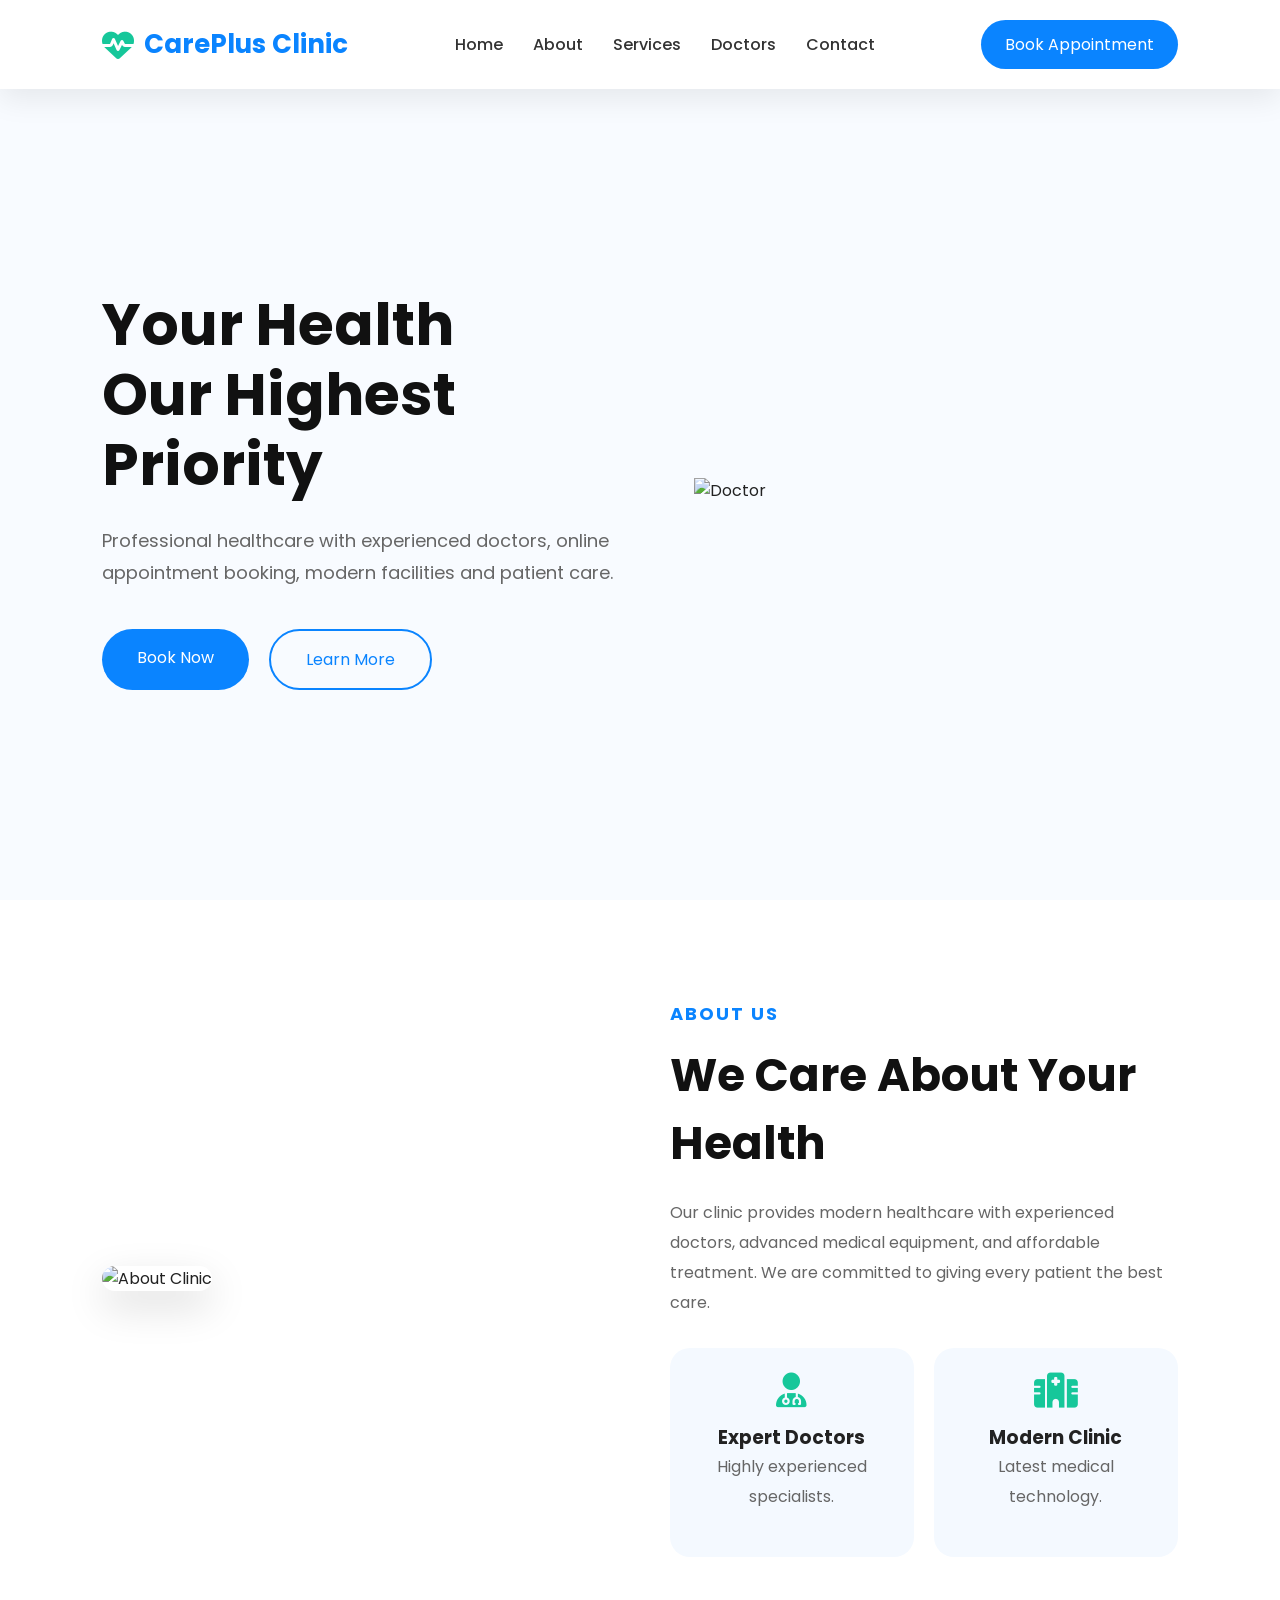
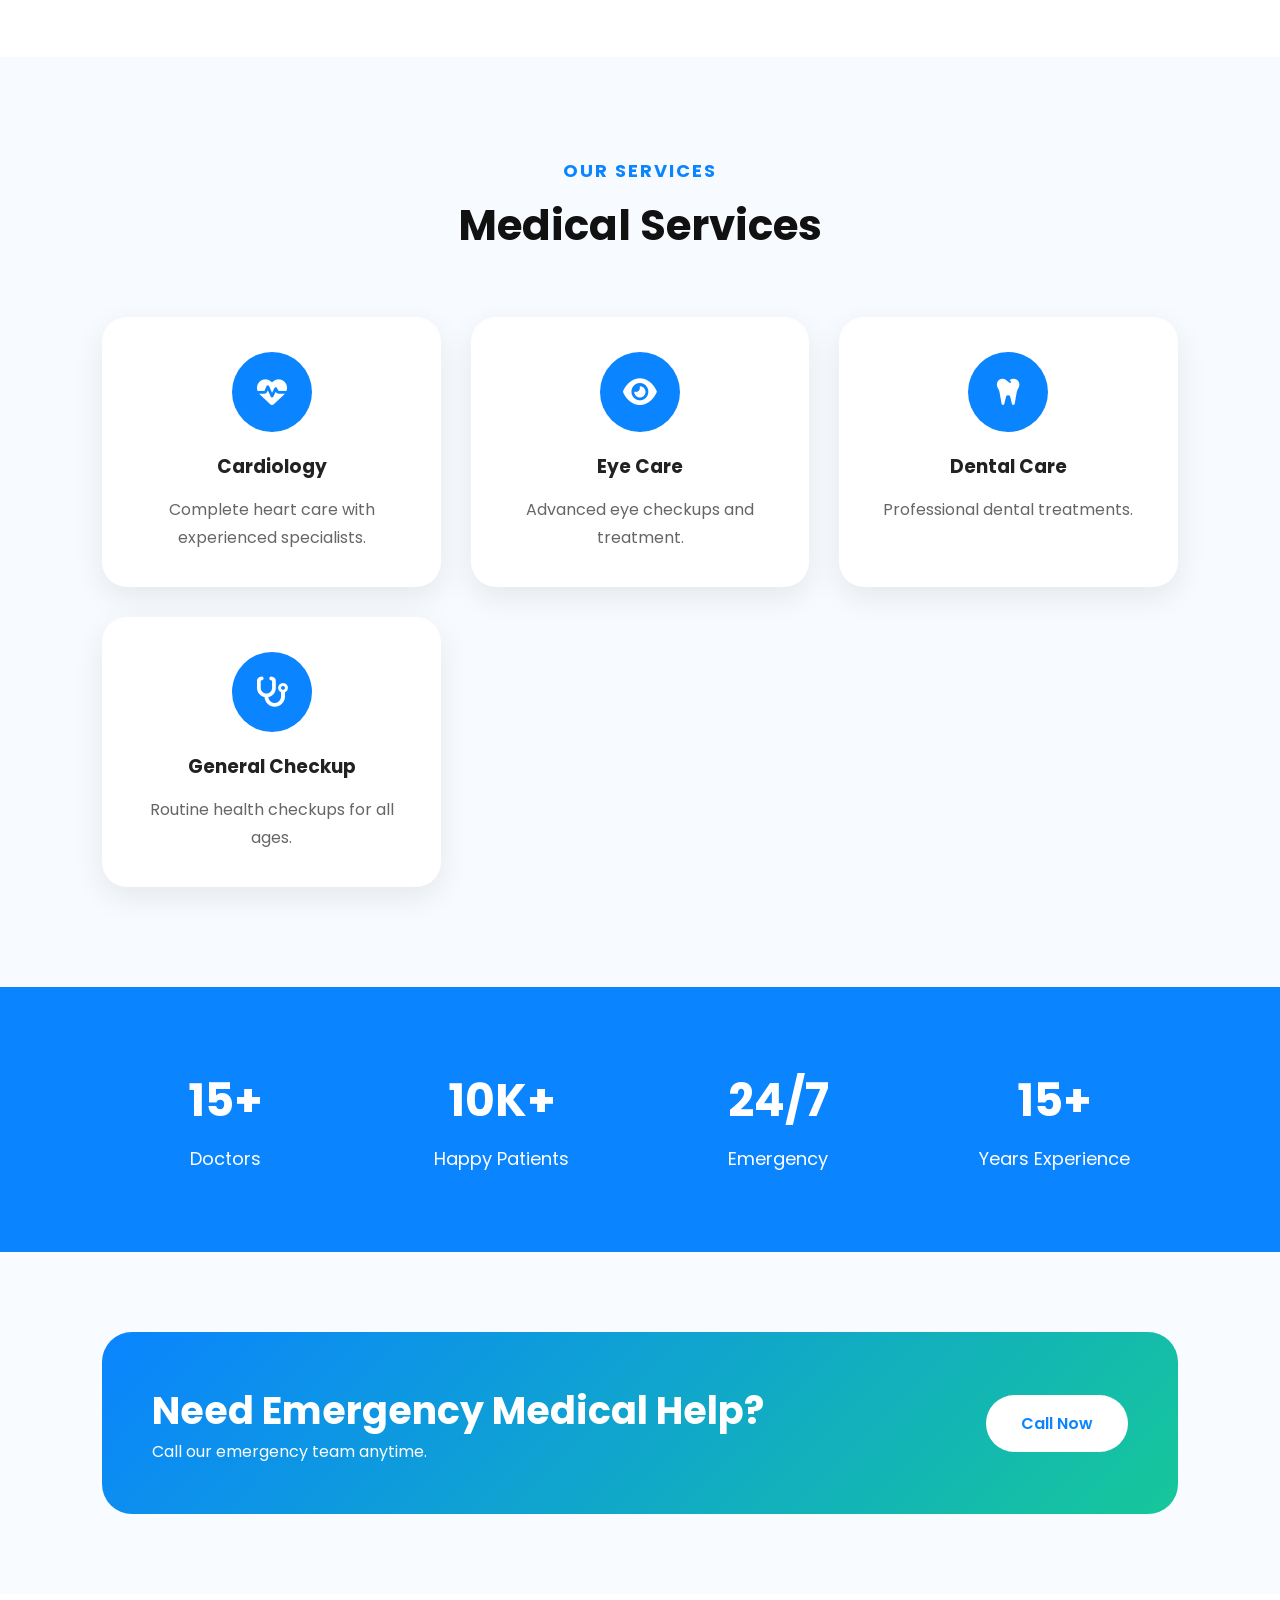
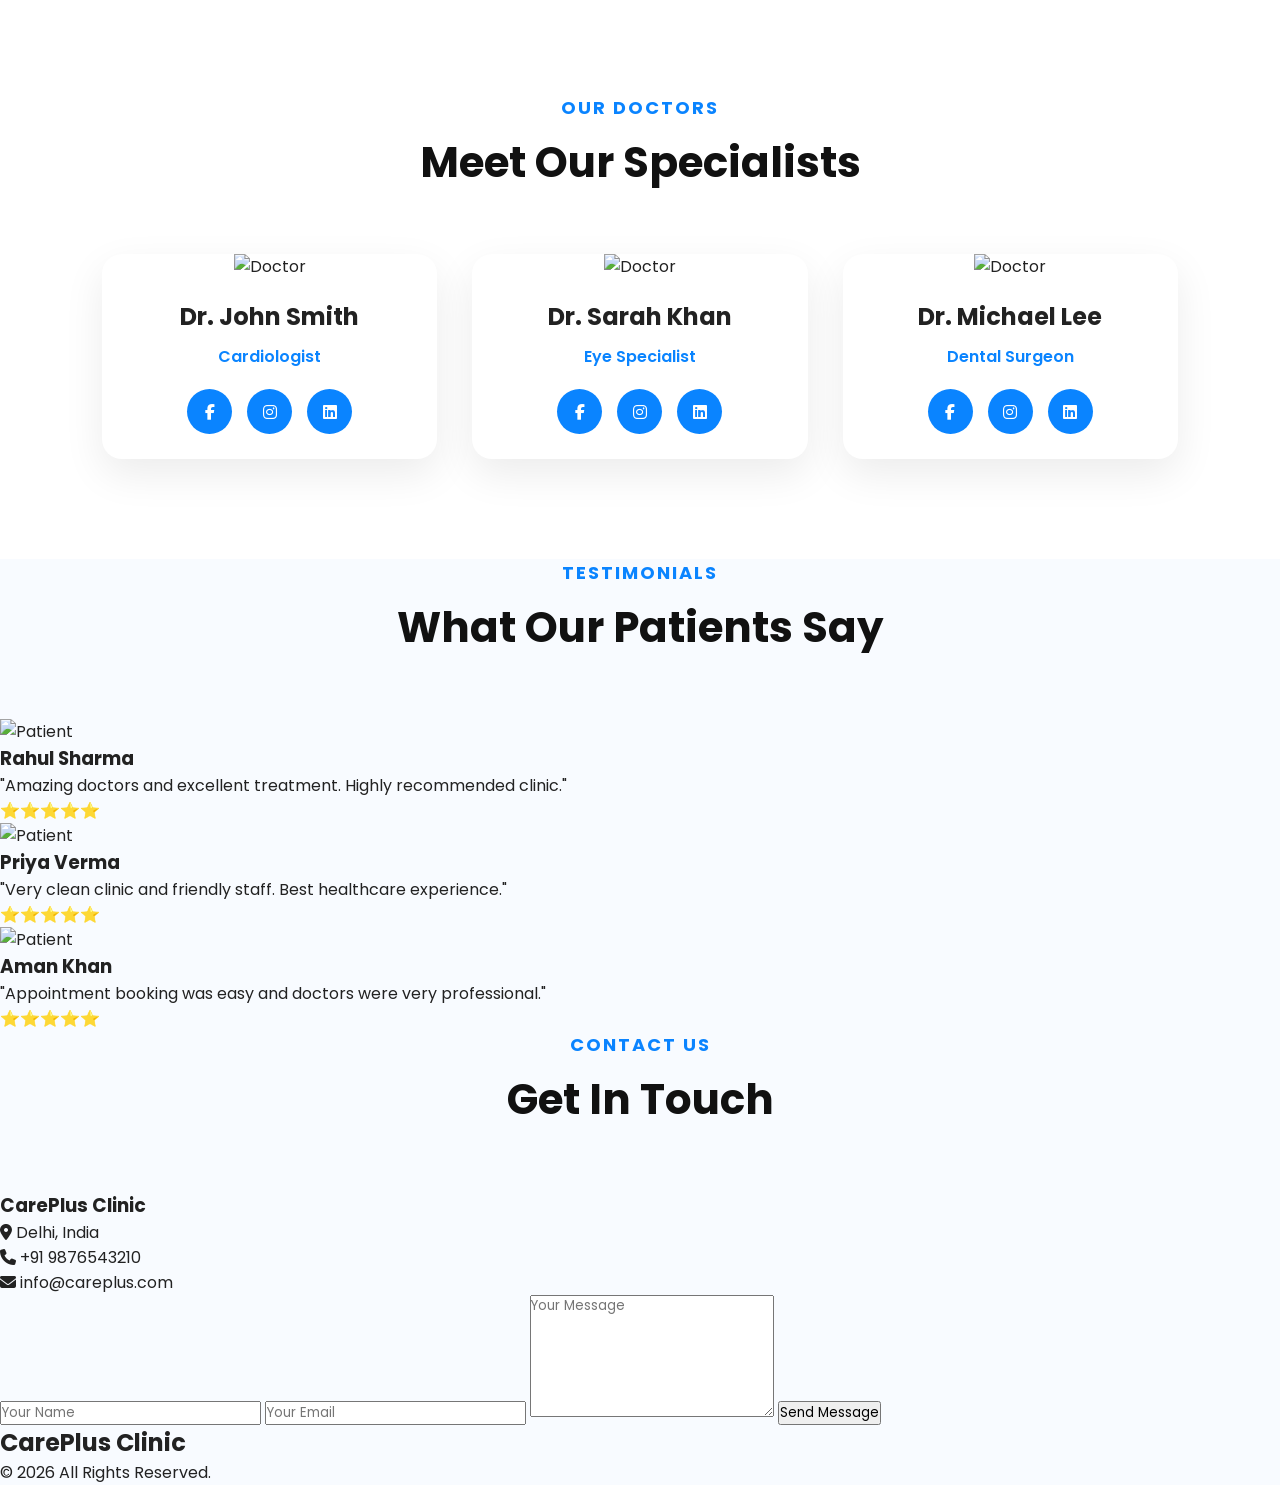
==== index.html @ 6fafdd93 "Update index.html" ====
<!DOCTYPE html>
<html lang="en">

<head>
    <meta charset="UTF-8">
    <meta name="viewport" content="width=device-width, initial-scale=1.0">
    <title>CarePlus Clinic</title>

    <!-- Google Fonts -->
    <link href="https://fonts.googleapis.com/css2?family=Poppins:wght@300;400;500;600;700&display=swap"
        rel="stylesheet">

    <!-- Font Awesome -->
    <link rel="stylesheet"
        href="https://cdnjs.cloudflare.com/ajax/libs/font-awesome/6.7.2/css/all.min.css">

    <link rel="stylesheet" href="style.css">
</head>

<body>

    <!-- ================= NAVBAR ================= -->

    <header>

        <div class="logo">

            <i class="fa-solid fa-heart-pulse"></i>

            <span>CarePlus Clinic</span>

        </div>

        <nav>

            <a href="#">Home</a>

            <a href="#about">About</a>

            <a href="#services">Services</a>

            <a href="#doctors">Doctors</a>

            <a href="#contact">Contact</a>

        </nav>

        <a href="appointment.html" class="book-btn">

            Book Appointment

        </a>

    </header>


    <!-- ================= HERO ================= -->

    <section class="hero">

        <div class="hero-left">

            <h1>

                Your Health <br>

                Our Highest Priority

            </h1>

            <p>

                Professional healthcare with experienced doctors,

                online appointment booking,

                modern facilities and patient care.

            </p>

            <div class="hero-buttons">

                <a href="appointment.html" class="primary-btn">

                    Book Now

                </a>

                <a href="#" class="secondary-btn">

                    Learn More

                </a>

            </div>

        </div>

        <div class="hero-right">

            <img src="assets/images/doctor.png" alt="Doctor">

        </div>

    </section>

</body>

</html>

<!-- ================= ABOUT ================= -->

<section class="about" id="about">

    <div class="about-image">

        <img src="assets/images/about.jpg" alt="About Clinic">

    </div>

    <div class="about-content">

        <h5>About Us</h5>

        <h2>We Care About Your Health</h2>

        <p>

            Our clinic provides modern healthcare with experienced doctors,
            advanced medical equipment, and affordable treatment.
            We are committed to giving every patient the best care.

        </p>

        <div class="about-box">

            <div class="about-card">

                <i class="fa-solid fa-user-doctor"></i>

                <h3>Expert Doctors</h3>

                <p>Highly experienced specialists.</p>

            </div>

            <div class="about-card">

                <i class="fa-solid fa-hospital"></i>

                <h3>Modern Clinic</h3>

                <p>Latest medical technology.</p>

            </div>

        </div>

    </div>

</section>

<!-- ================= SERVICES ================= -->

<section class="services" id="services">

    <div class="section-title">

        <h5>Our Services</h5>

        <h2>Medical Services</h2>

    </div>

    <div class="service-grid">

        <div class="service-card">

            <i class="fa-solid fa-heart-pulse"></i>

            <h3>Cardiology</h3>

            <p>Complete heart care with experienced specialists.</p>

        </div>

        <div class="service-card">

            <i class="fa-solid fa-eye"></i>

            <h3>Eye Care</h3>

            <p>Advanced eye checkups and treatment.</p>

        </div>

        <div class="service-card">

            <i class="fa-solid fa-tooth"></i>

            <h3>Dental Care</h3>

            <p>Professional dental treatments.</p>

        </div>

        <div class="service-card">

            <i class="fa-solid fa-stethoscope"></i>

            <h3>General Checkup</h3>

            <p>Routine health checkups for all ages.</p>

        </div>

    </div>

</section>

<!-- ================= COUNTER ================= -->

<section class="counter">

    <div class="counter-grid">

        <div class="counter-box">

            <h2>15+</h2>

            <p>Doctors</p>

        </div>

        <div class="counter-box">

            <h2>10K+</h2>

            <p>Happy Patients</p>

        </div>

        <div class="counter-box">

            <h2>24/7</h2>

            <p>Emergency</p>

        </div>

        <div class="counter-box">

            <h2>15+</h2>

            <p>Years Experience</p>

        </div>

    </div>

</section>

<!-- ================= EMERGENCY ================= -->

<section class="emergency">

    <div class="emergency-box">

        <div>

            <h2>Need Emergency Medical Help?</h2>

            <p>Call our emergency team anytime.</p>

        </div>

        <a href="tel:+911234567890">

            Call Now

        </a>

    </div>

</section>

<!-- ================= DOCTORS ================= -->

<section class="doctors" id="doctors">

    <div class="section-title">

        <h5>Our Doctors</h5>

        <h2>Meet Our Specialists</h2>

    </div>

    <div class="doctor-grid">

        <div class="doctor-card">

            <img src="assets/images/doctor1.jpg" alt="Doctor">

            <h3>Dr. John Smith</h3>

            <span>Cardiologist</span>

            <div class="social">

                <i class="fab fa-facebook-f"></i>
                <i class="fab fa-instagram"></i>
                <i class="fab fa-linkedin"></i>

            </div>

        </div>

        <div class="doctor-card">

            <img src="assets/images/doctor2.jpg" alt="Doctor">

            <h3>Dr. Sarah Khan</h3>

            <span>Eye Specialist</span>

            <div class="social">

                <i class="fab fa-facebook-f"></i>
                <i class="fab fa-instagram"></i>
                <i class="fab fa-linkedin"></i>

            </div>

        </div>

        <div class="doctor-card">

            <img src="assets/images/doctor3.jpg" alt="Doctor">

            <h3>Dr. Michael Lee</h3>

            <span>Dental Surgeon</span>

            <div class="social">

                <i class="fab fa-facebook-f"></i>
                <i class="fab fa-instagram"></i>
                <i class="fab fa-linkedin"></i>

            </div>

        </div>

    </div>

</section>
<!-- ================= TESTIMONIALS ================= -->

<section class="testimonials">

    <div class="section-title">
        <h5>Testimonials</h5>
        <h2>What Our Patients Say</h2>
    </div>

    <div class="testimonial-grid">

        <div class="testimonial-card">

            <img src="assets/images/patient1.jpg" alt="Patient">

            <h3>Rahul Sharma</h3>

            <p>
                "Amazing doctors and excellent treatment.
                Highly recommended clinic."
            </p>

            <div class="stars">
                ⭐⭐⭐⭐⭐
            </div>

        </div>

        <div class="testimonial-card">

            <img src="assets/images/patient2.jpg" alt="Patient">

            <h3>Priya Verma</h3>

            <p>
                "Very clean clinic and friendly staff.
                Best healthcare experience."
            </p>

            <div class="stars">
                ⭐⭐⭐⭐⭐
            </div>

        </div>

        <div class="testimonial-card">

            <img src="assets/images/patient3.jpg" alt="Patient">

            <h3>Aman Khan</h3>

            <p>
                "Appointment booking was easy and doctors were very professional."
            </p>

            <div class="stars">
                ⭐⭐⭐⭐⭐
            </div>

        </div>

    </div>

</section>

<!-- ================= CONTACT ================= -->

<section class="contact" id="contact">

    <div class="section-title">

        <h5>Contact Us</h5>

        <h2>Get In Touch</h2>

    </div>

    <div class="contact-container">

        <div class="contact-info">

            <h3>CarePlus Clinic</h3>

            <p><i class="fa-solid fa-location-dot"></i> Delhi, India</p>

            <p><i class="fa-solid fa-phone"></i> +91 9876543210</p>

            <p><i class="fa-solid fa-envelope"></i> info@careplus.com</p>

        </div>

        <form class="contact-form">

            <input type="text" placeholder="Your Name">

            <input type="email" placeholder="Your Email">

            <textarea rows="6" placeholder="Your Message"></textarea>

            <button>Send Message</button>

        </form>

    </div>

</section>

<!-- ================= FOOTER ================= -->

<footer>

    <h2>CarePlus Clinic</h2>

    <p>

        © 2026 All Rights Reserved.

    </p>

</footer>
---- style.css ----
/* ===========================
   GOOGLE FONT
=========================== */

@import url('https://fonts.googleapis.com/css2?family=Poppins:wght@300;400;500;600;700;800&display=swap');

*{
    margin:0;
    padding:0;
    box-sizing:border-box;
    font-family:'Poppins',sans-serif;
    scroll-behavior:smooth;
}

body{
    background:#f8fbff;
    color:#222;
    overflow-x:hidden;
}

/* ===========================
HEADER
=========================== */

header{
    width:100%;
    display:flex;
    justify-content:space-between;
    align-items:center;
    padding:20px 8%;
    background:#ffffff;
    position:fixed;
    top:0;
    left:0;
    z-index:999;
    box-shadow:0 10px 30px rgba(0,0,0,.08);
}

.logo{
    display:flex;
    align-items:center;
    gap:10px;
    font-size:26px;
    font-weight:700;
    color:#0A84FF;
}

.logo i{
    color:#16C79A;
    font-size:32px;
}

nav{
    display:flex;
    gap:30px;
}

nav a{
    text-decoration:none;
    color:#333;
    font-weight:500;
    transition:.3s;
}

nav a:hover{
    color:#0A84FF;
}

.book-btn{
    text-decoration:none;
    background:#0A84FF;
    color:white;
    padding:12px 24px;
    border-radius:40px;
    transition:.3s;
}

.book-btn:hover{
    background:#0068d8;
}

/* ===========================
HERO
=========================== */

.hero{

    width:100%;
    min-height:100vh;

    display:flex;
    align-items:center;
    justify-content:space-between;

    padding:140px 8% 60px;

}

.hero-left{

    width:50%;

}

.hero-left h1{

    font-size:58px;
    line-height:70px;
    color:#111;
    margin-bottom:25px;

}

.hero-left p{

    font-size:18px;
    line-height:32px;
    color:#666;
    margin-bottom:40px;

}

.hero-buttons{

    display:flex;
    gap:20px;

}

.primary-btn{

    background:#0A84FF;
    color:white;
    text-decoration:none;
    padding:16px 35px;
    border-radius:50px;
    transition:.3s;

}

.primary-btn:hover{

    background:#006be0;

}

.secondary-btn{

    border:2px solid #0A84FF;
    color:#0A84FF;
    text-decoration:none;
    padding:16px 35px;
    border-radius:50px;
    transition:.3s;

}

.secondary-btn:hover{

    background:#0A84FF;
    color:white;

}

.hero-right{

    width:45%;
    display:flex;
    justify-content:center;

}

.hero-right img{

    width:100%;
    max-width:500px;

    animation:float 4s ease-in-out infinite;

}

/* Floating Animation */

@keyframes float{

0%{
transform:translateY(0px);
}

50%{
transform:translateY(-18px);
}

100%{
transform:translateY(0px);
}

}

/* ===========================
Responsive
=========================== */

@media(max-width:991px){

header{

padding:18px 5%;

}

nav{

display:none;

}

.hero{

flex-direction:column-reverse;
text-align:center;

}

.hero-left{

width:100%;
margin-top:40px;

}

.hero-right{

width:100%;

}

.hero-left h1{

font-size:42px;
line-height:55px;

}

.hero-buttons{

justify-content:center;

}

}

@media(max-width:600px){

.hero-left h1{

font-size:32px;
line-height:42px;

}

.hero-left p{

font-size:16px;

}

.book-btn{

display:none;

}

.hero-buttons{

flex-direction:column;

}

.primary-btn,
.secondary-btn{

width:100%;

}

}
/*=========================
ABOUT SECTION
=========================*/

.about{
    padding:100px 8%;
    display:flex;
    justify-content:space-between;
    align-items:center;
    gap:60px;
    background:#fff;
}

.about-image{
    flex:1;
}

.about-image img{
    width:100%;
    border-radius:25px;
    box-shadow:0 15px 40px rgba(0,0,0,.15);
}

.about-content{
    flex:1;
}

.about-content h5{
    color:#0A84FF;
    font-size:18px;
    margin-bottom:15px;
    text-transform:uppercase;
    letter-spacing:2px;
}

.about-content h2{
    font-size:45px;
    margin-bottom:20px;
    color:#111;
}

.about-content p{
    color:#666;
    line-height:30px;
    margin-bottom:20px;
}

.about-box{
    display:flex;
    gap:20px;
    margin-top:30px;
}

.about-card{
    background:#F4F9FF;
    padding:25px;
    border-radius:20px;
    text-align:center;
    flex:1;
    transition:.4s;
}

.about-card:hover{
    transform:translateY(-10px);
    background:#0A84FF;
    color:#fff;
}

.about-card i{
    font-size:35px;
    margin-bottom:15px;
    color:#16C79A;
}

.about-card:hover i{
    color:#fff;
}

/*=========================
SERVICES
=========================*/

.services{
    padding:100px 8%;
    background:#F7FBFF;
}

.section-title{
    text-align:center;
    margin-bottom:60px;
}

.section-title h5{
    color:#0A84FF;
    font-size:18px;
    text-transform:uppercase;
    letter-spacing:2px;
}

.section-title h2{
    font-size:42px;
    margin-top:10px;
    color:#111;
}

.service-grid{
    display:grid;
    grid-template-columns:repeat(auto-fit,minmax(260px,1fr));
    gap:30px;
}

.service-card{
    background:#fff;
    padding:35px;
    border-radius:25px;
    box-shadow:0 10px 30px rgba(0,0,0,.08);
    transition:.4s;
    text-align:center;
}

.service-card:hover{
    transform:translateY(-12px);
}

.service-card i{
    width:80px;
    height:80px;
    background:#0A84FF;
    color:#fff;
    border-radius:50%;
    display:flex;
    justify-content:center;
    align-items:center;
    font-size:30px;
    margin:auto;
    margin-bottom:20px;
}

.service-card h3{
    margin-bottom:15px;
}

.service-card p{
    color:#666;
    line-height:28px;
}

/*=========================
COUNTER
=========================*/

.counter{
    padding:80px 8%;
    background:#0A84FF;
    color:#fff;
}

.counter-grid{
    display:grid;
    grid-template-columns:repeat(4,1fr);
    gap:30px;
    text-align:center;
}

.counter-box h2{
    font-size:45px;
}

.counter-box p{
    margin-top:10px;
    font-size:18px;
}

/*=========================
EMERGENCY
=========================*/

.emergency{
    padding:80px 8%;
}

.emergency-box{
    background:linear-gradient(135deg,#0A84FF,#16C79A);
    color:#fff;
    border-radius:30px;
    padding:50px;
    display:flex;
    justify-content:space-between;
    align-items:center;
}

.emergency-box h2{
    font-size:38px;
}

.emergency-box a{
    background:#fff;
    color:#0A84FF;
    padding:16px 35px;
    border-radius:50px;
    text-decoration:none;
    font-weight:600;
}

/*=========================
RESPONSIVE
=========================*/

@media(max-width:991px){

.about{
    flex-direction:column;
}

.counter-grid{
    grid-template-columns:repeat(2,1fr);
}

.emergency-box{
    flex-direction:column;
    text-align:center;
    gap:25px;
}

}

@media(max-width:600px){

.section-title h2{
    font-size:32px;
}

.counter-grid{
    grid-template-columns:1fr;
}

.about-box{
    flex-direction:column;
}

}
/*=========================
DOCTORS
=========================*/

.doctors{
    padding:100px 8%;
    background:#ffffff;
}

.doctor-grid{
    display:grid;
    grid-template-columns:repeat(auto-fit,minmax(280px,1fr));
    gap:35px;
    margin-top:60px;
}

.doctor-card{
    background:#fff;
    border-radius:20px;
    overflow:hidden;
    text-align:center;
    box-shadow:0 15px 40px rgba(0,0,0,.08);
    transition:.4s;
}

.doctor-card:hover{
    transform:translateY(-10px);
}

.doctor-card img{
    width:100%;
    height:350px;
    object-fit:cover;
}

.doctor-card h3{
    margin-top:20px;
    font-size:24px;
    color:#222;
}

.doctor-card span{
    color:#0A84FF;
    font-weight:600;
    display:block;
    margin:10px 0 20px;
}

.social{
    display:flex;
    justify-content:center;
    gap:15px;
    padding-bottom:25px;
}

.social i{
    width:45px;
    height:45px;
    background:#0A84FF;
    color:#fff;
    border-radius:50%;
    display:flex;
    align-items:center;
    justify-content:center;
    cursor:pointer;
    transition:.3s;
}

.social i:hover{
    background:#16C79A;
    transform:scale(1.1);
}

/*=========================
RESPONSIVE
=========================*/

@media(max-width:768px){

.doctor-grid{
    grid-template-columns:1fr;
}

.doctor-card img{
    height:300px;
}

}
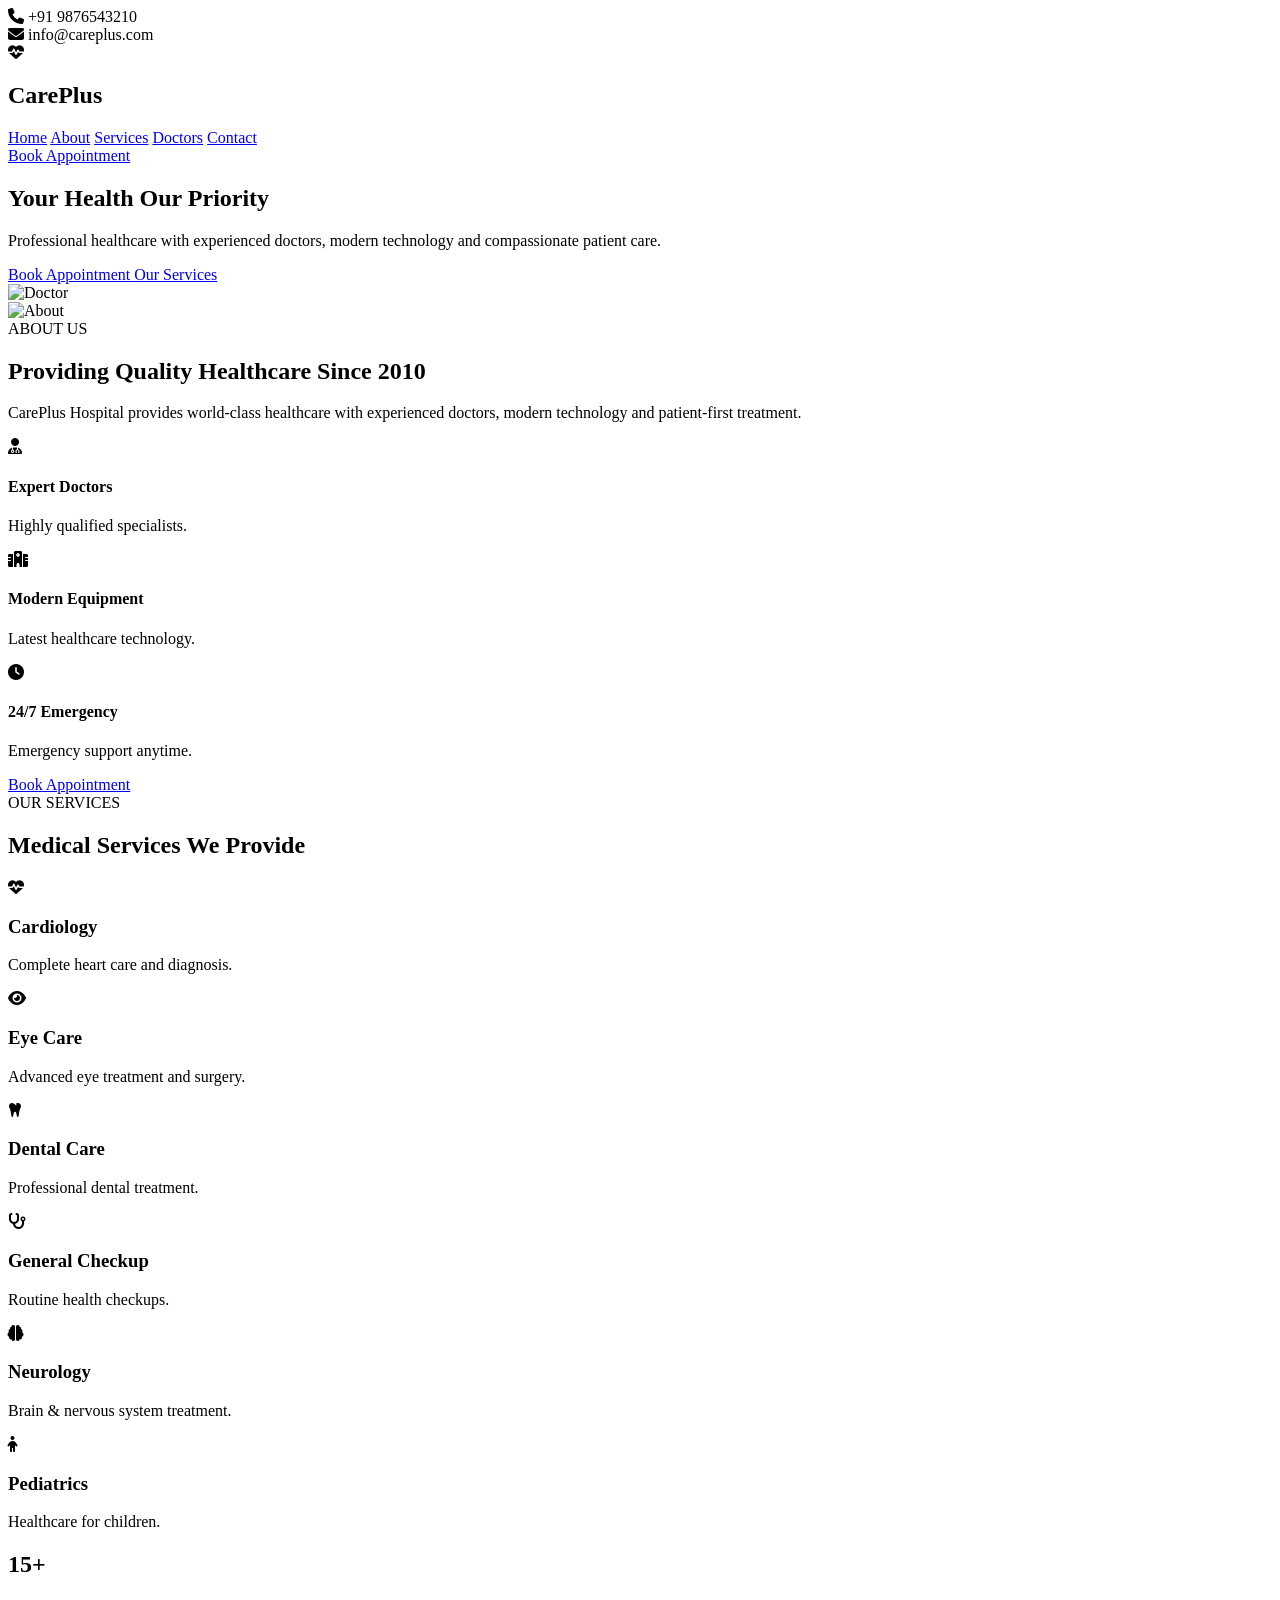
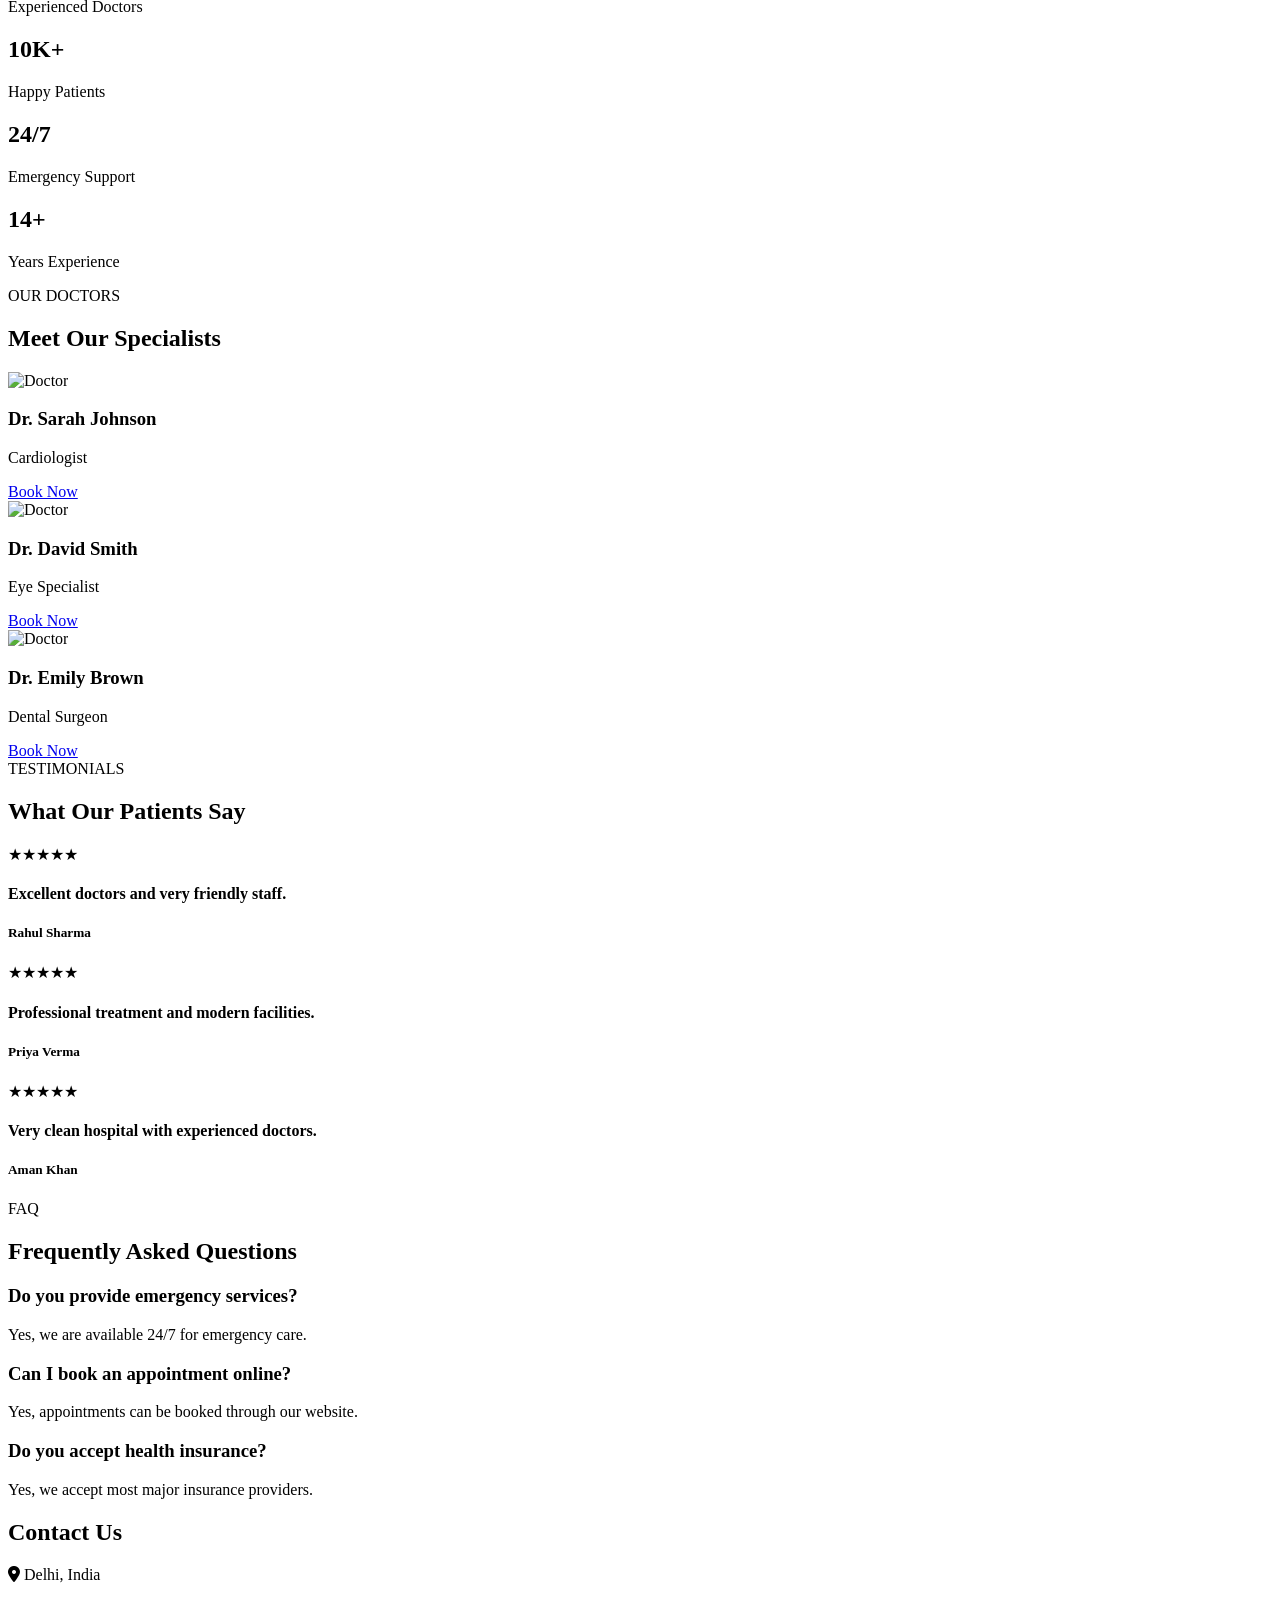
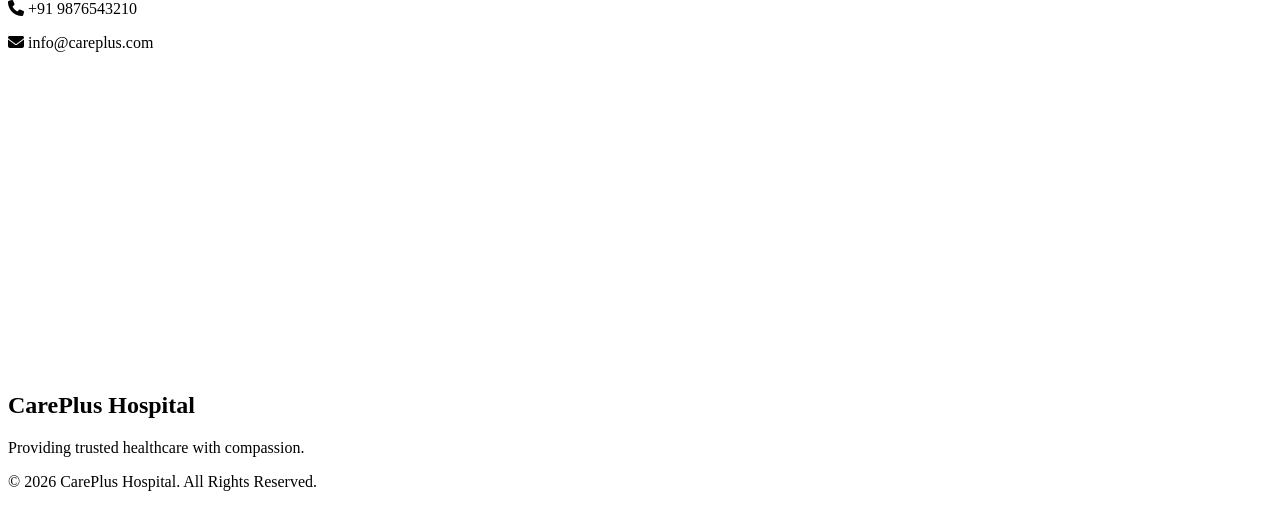
==== commit ddc29e80: "Create index.html" ====
--- a/index.html
+++ b/index.html
@@ -1,477 +1,610 @@
 <!DOCTYPE html>
 <html lang="en">
-
 <head>
-    <meta charset="UTF-8">
-    <meta name="viewport" content="width=device-width, initial-scale=1.0">
-    <title>CarePlus Clinic</title>
-
-    <!-- Google Fonts -->
-    <link href="https://fonts.googleapis.com/css2?family=Poppins:wght@300;400;500;600;700&display=swap"
-        rel="stylesheet">
-
-    <!-- Font Awesome -->
-    <link rel="stylesheet"
-        href="https://cdnjs.cloudflare.com/ajax/libs/font-awesome/6.7.2/css/all.min.css">
-
-    <link rel="stylesheet" href="style.css">
+<meta charset="UTF-8">
+<meta name="viewport" content="width=device-width, initial-scale=1.0">
+
+<title>CarePlus Hospital</title>
+
+<link rel="preconnect" href="https://fonts.googleapis.com">
+<link rel="preconnect" href="https://fonts.gstatic.com" crossorigin>
+
+<link href="https://fonts.googleapis.com/css2?family=Poppins:wght@300;400;500;600;700;800&display=swap" rel="stylesheet">
+
+<link rel="stylesheet"
+href="https://cdnjs.cloudflare.com/ajax/libs/font-awesome/6.7.2/css/all.min.css">
+
+<link rel="stylesheet" href="style.css">
+
 </head>
 
 <body>
 
-    <!-- ================= NAVBAR ================= -->
-
-    <header>
-
-        <div class="logo">
-
-            <i class="fa-solid fa-heart-pulse"></i>
-
-            <span>CarePlus Clinic</span>
-
-        </div>
-
-        <nav>
-
-            <a href="#">Home</a>
-
-            <a href="#about">About</a>
-
-            <a href="#services">Services</a>
-
-            <a href="#doctors">Doctors</a>
-
-            <a href="#contact">Contact</a>
-
-        </nav>
-
-        <a href="appointment.html" class="book-btn">
-
-            Book Appointment
-
-        </a>
-
-    </header>
-
-
-    <!-- ================= HERO ================= -->
-
-    <section class="hero">
-
-        <div class="hero-left">
-
-            <h1>
-
-                Your Health <br>
-
-                Our Highest Priority
-
-            </h1>
-
-            <p>
-
-                Professional healthcare with experienced doctors,
-
-                online appointment booking,
-
-                modern facilities and patient care.
-
-            </p>
-
-            <div class="hero-buttons">
-
-                <a href="appointment.html" class="primary-btn">
-
-                    Book Now
-
-                </a>
-
-                <a href="#" class="secondary-btn">
-
-                    Learn More
-
-                </a>
-
-            </div>
-
-        </div>
-
-        <div class="hero-right">
-
-            <img src="assets/images/doctor.png" alt="Doctor">
-
-        </div>
-
-    </section>
-
+<!-- TOP BAR -->
+
+<div class="top-bar">
+
+<div class="container">
+
+<div>
+
+<i class="fa-solid fa-phone"></i>
+
++91 9876543210
+
+</div>
+
+<div>
+
+<i class="fa-solid fa-envelope"></i>
+
+info@careplus.com
+
+</div>
+
+</div>
+
+</div>
+
+<!-- HEADER -->
+
+<header>
+
+<div class="container nav">
+
+<div class="logo">
+
+<i class="fa-solid fa-heart-pulse"></i>
+
+<h2>CarePlus</h2>
+
+</div>
+
+<nav>
+
+<a href="#">Home</a>
+
+<a href="#about">About</a>
+
+<a href="#services">Services</a>
+
+<a href="#doctors">Doctors</a>
+
+<a href="#contact">Contact</a>
+
+</nav>
+
+<a href="appointment.html" class="btn">
+
+Book Appointment
+
+</a>
+
+</div>
+
+</header>
+
+<!-- HERO -->
+
+<section class="hero">
+
+<div class="container hero-content">
+
+<div class="left">
+
+<h1>
+
+Your Health
+
+<span>Our Priority</span>
+
+</h1>
+
+<p>
+
+Professional healthcare with experienced doctors,
+
+modern technology and compassionate patient care.
+
+</p>
+
+<div class="hero-buttons">
+
+<a href="appointment.html" class="primary">
+
+Book Appointment
+
+</a>
+
+<a href="#services" class="secondary">
+
+Our Services
+
+</a>
+
+</div>
+
+</div>
+
+<div class="right">
+
+<img src="assets/images/doctor.png" alt="Doctor">
+
+</div>
+
+</div>
+
+</section>
+
+<!-- ================= ABOUT ================= -->
+
+<section class="about" id="about">
+
+<div class="container about-container">
+
+<div class="about-image">
+
+<img src="assets/images/about.jpg" alt="About">
+
+</div>
+
+<div class="about-content">
+
+<span class="section-tag">ABOUT US</span>
+
+<h2>Providing Quality Healthcare Since 2010</h2>
+
+<p>
+
+CarePlus Hospital provides world-class healthcare with experienced doctors,
+modern technology and patient-first treatment.
+
+</p>
+
+<div class="about-features">
+
+<div class="feature">
+
+<i class="fa-solid fa-user-doctor"></i>
+
+<div>
+
+<h4>Expert Doctors</h4>
+
+<p>Highly qualified specialists.</p>
+
+</div>
+
+</div>
+
+<div class="feature">
+
+<i class="fa-solid fa-hospital"></i>
+
+<div>
+
+<h4>Modern Equipment</h4>
+
+<p>Latest healthcare technology.</p>
+
+</div>
+
+</div>
+
+<div class="feature">
+
+<i class="fa-solid fa-clock"></i>
+
+<div>
+
+<h4>24/7 Emergency</h4>
+
+<p>Emergency support anytime.</p>
+
+</div>
+
+</div>
+
+</div>
+
+<a href="appointment.html" class="btn">
+
+Book Appointment
+
+</a>
+
+</div>
+
+</div>
+
+</section>
+
+<!-- ================= SERVICES ================= -->
+
+<section class="services" id="services">
+
+<div class="container">
+
+<div class="section-heading">
+
+<span>OUR SERVICES</span>
+
+<h2>Medical Services We Provide</h2>
+
+</div>
+
+<div class="service-grid">
+
+<div class="service-card">
+
+<i class="fa-solid fa-heart-pulse"></i>
+
+<h3>Cardiology</h3>
+
+<p>Complete heart care and diagnosis.</p>
+
+</div>
+
+<div class="service-card">
+
+<i class="fa-solid fa-eye"></i>
+
+<h3>Eye Care</h3>
+
+<p>Advanced eye treatment and surgery.</p>
+
+</div>
+
+<div class="service-card">
+
+<i class="fa-solid fa-tooth"></i>
+
+<h3>Dental Care</h3>
+
+<p>Professional dental treatment.</p>
+
+</div>
+
+<div class="service-card">
+
+<i class="fa-solid fa-stethoscope"></i>
+
+<h3>General Checkup</h3>
+
+<p>Routine health checkups.</p>
+
+</div>
+
+<div class="service-card">
+
+<i class="fa-solid fa-brain"></i>
+
+<h3>Neurology</h3>
+
+<p>Brain & nervous system treatment.</p>
+
+</div>
+
+<div class="service-card">
+
+<i class="fa-solid fa-child"></i>
+
+<h3>Pediatrics</h3>
+
+<p>Healthcare for children.</p>
+
+</div>
+
+</div>
+
+</div>
+
+</section>
+
+<!-- ================= COUNTER ================= -->
+
+<section class="counter">
+
+<div class="container counter-grid">
+
+<div>
+
+<h2>15+</h2>
+
+<p>Experienced Doctors</p>
+
+</div>
+
+<div>
+
+<h2>10K+</h2>
+
+<p>Happy Patients</p>
+
+</div>
+
+<div>
+
+<h2>24/7</h2>
+
+<p>Emergency Support</p>
+
+</div>
+
+<div>
+
+<h2>14+</h2>
+
+<p>Years Experience</p>
+
+</div>
+
+</div>
+
+</section>
+  <!-- ================= DOCTORS ================= -->
+
+<section class="doctors" id="doctors">
+
+<div class="container">
+
+<div class="section-heading">
+
+<span>OUR DOCTORS</span>
+
+<h2>Meet Our Specialists</h2>
+
+</div>
+
+<div class="doctor-grid">
+
+<div class="doctor-card">
+
+<img src="assets/images/doctor1.jpg" alt="Doctor">
+
+<h3>Dr. Sarah Johnson</h3>
+
+<p>Cardiologist</p>
+
+<a href="appointment.html" class="doctor-btn">Book Now</a>
+
+</div>
+
+<div class="doctor-card">
+
+<img src="assets/images/doctor2.jpg" alt="Doctor">
+
+<h3>Dr. David Smith</h3>
+
+<p>Eye Specialist</p>
+
+<a href="appointment.html" class="doctor-btn">Book Now</a>
+
+</div>
+
+<div class="doctor-card">
+
+<img src="assets/images/doctor3.jpg" alt="Doctor">
+
+<h3>Dr. Emily Brown</h3>
+
+<p>Dental Surgeon</p>
+
+<a href="appointment.html" class="doctor-btn">Book Now</a>
+
+</div>
+
+</div>
+
+</div>
+
+</section>
+
+<!-- ================= TESTIMONIALS ================= -->
+
+<section class="testimonials">
+
+<div class="container">
+
+<div class="section-heading">
+
+<span>TESTIMONIALS</span>
+
+<h2>What Our Patients Say</h2>
+
+</div>
+
+<div class="testimonial-grid">
+
+<div class="testimonial-card">
+
+<p>
+
+★★★★★
+
+</p>
+
+<h4>
+
+Excellent doctors and very friendly staff.
+
+</h4>
+
+<h5>
+
+Rahul Sharma
+
+</h5>
+
+</div>
+
+<div class="testimonial-card">
+
+<p>
+
+★★★★★
+
+</p>
+
+<h4>
+
+Professional treatment and modern facilities.
+
+</h4>
+
+<h5>
+
+Priya Verma
+
+</h5>
+
+</div>
+
+<div class="testimonial-card">
+
+<p>
+
+★★★★★
+
+</p>
+
+<h4>
+
+Very clean hospital with experienced doctors.
+
+</h4>
+
+<h5>
+
+Aman Khan
+
+</h5>
+
+</div>
+
+</div>
+
+</div>
+
+</section>
+
+<!-- ================= FAQ ================= -->
+
+<section class="faq">
+
+<div class="container">
+
+<div class="section-heading">
+
+<span>FAQ</span>
+
+<h2>Frequently Asked Questions</h2>
+
+</div>
+
+<div class="faq-box">
+
+<h3>Do you provide emergency services?</h3>
+
+<p>Yes, we are available 24/7 for emergency care.</p>
+
+</div>
+
+<div class="faq-box">
+
+<h3>Can I book an appointment online?</h3>
+
+<p>Yes, appointments can be booked through our website.</p>
+
+</div>
+
+<div class="faq-box">
+
+<h3>Do you accept health insurance?</h3>
+
+<p>Yes, we accept most major insurance providers.</p>
+
+</div>
+
+</div>
+
+</section>
+
+<!-- ================= CONTACT ================= -->
+
+<section class="contact" id="contact">
+
+<div class="container contact-grid">
+
+<div>
+
+<h2>Contact Us</h2>
+
+<p>
+
+<i class="fa-solid fa-location-dot"></i>
+
+Delhi, India
+
+</p>
+
+<p>
+
+<i class="fa-solid fa-phone"></i>
+
++91 9876543210
+
+</p>
+
+<p>
+
+<i class="fa-solid fa-envelope"></i>
+
+info@careplus.com
+
+</p>
+
+</div>
+
+<div>
+
+<iframe
+src="https://www.google.com/maps?q=Delhi&output=embed"
+width="100%"
+height="300"
+style="border:0;"
+allowfullscreen
+loading="lazy">
+</iframe>
+
+</div>
+
+</div>
+
+</section>
+
+<!-- ================= FOOTER ================= -->
+
+<footer>
+
+<div class="container">
+
+<h2>CarePlus Hospital</h2>
+
+<p>
+
+Providing trusted healthcare with compassion.
+
+</p>
+
+<p>
+
+© 2026 CarePlus Hospital. All Rights Reserved.
+
+</p>
+
+</div>
+
+</footer>
 </body>
-
 </html>
-
-<!-- ================= ABOUT ================= -->
-
-<section class="about" id="about">
-
-    <div class="about-image">
-
-        <img src="assets/images/about.jpg" alt="About Clinic">
-
-    </div>
-
-    <div class="about-content">
-
-        <h5>About Us</h5>
-
-        <h2>We Care About Your Health</h2>
-
-        <p>
-
-            Our clinic provides modern healthcare with experienced doctors,
-            advanced medical equipment, and affordable treatment.
-            We are committed to giving every patient the best care.
-
-        </p>
-
-        <div class="about-box">
-
-            <div class="about-card">
-
-                <i class="fa-solid fa-user-doctor"></i>
-
-                <h3>Expert Doctors</h3>
-
-                <p>Highly experienced specialists.</p>
-
-            </div>
-
-            <div class="about-card">
-
-                <i class="fa-solid fa-hospital"></i>
-
-                <h3>Modern Clinic</h3>
-
-                <p>Latest medical technology.</p>
-
-            </div>
-
-        </div>
-
-    </div>
-
-</section>
-
-<!-- ================= SERVICES ================= -->
-
-<section class="services" id="services">
-
-    <div class="section-title">
-
-        <h5>Our Services</h5>
-
-        <h2>Medical Services</h2>
-
-    </div>
-
-    <div class="service-grid">
-
-        <div class="service-card">
-
-            <i class="fa-solid fa-heart-pulse"></i>
-
-            <h3>Cardiology</h3>
-
-            <p>Complete heart care with experienced specialists.</p>
-
-        </div>
-
-        <div class="service-card">
-
-            <i class="fa-solid fa-eye"></i>
-
-            <h3>Eye Care</h3>
-
-            <p>Advanced eye checkups and treatment.</p>
-
-        </div>
-
-        <div class="service-card">
-
-            <i class="fa-solid fa-tooth"></i>
-
-            <h3>Dental Care</h3>
-
-            <p>Professional dental treatments.</p>
-
-        </div>
-
-        <div class="service-card">
-
-            <i class="fa-solid fa-stethoscope"></i>
-
-            <h3>General Checkup</h3>
-
-            <p>Routine health checkups for all ages.</p>
-
-        </div>
-
-    </div>
-
-</section>
-
-<!-- ================= COUNTER ================= -->
-
-<section class="counter">
-
-    <div class="counter-grid">
-
-        <div class="counter-box">
-
-            <h2>15+</h2>
-
-            <p>Doctors</p>
-
-        </div>
-
-        <div class="counter-box">
-
-            <h2>10K+</h2>
-
-            <p>Happy Patients</p>
-
-        </div>
-
-        <div class="counter-box">
-
-            <h2>24/7</h2>
-
-            <p>Emergency</p>
-
-        </div>
-
-        <div class="counter-box">
-
-            <h2>15+</h2>
-
-            <p>Years Experience</p>
-
-        </div>
-
-    </div>
-
-</section>
-
-<!-- ================= EMERGENCY ================= -->
-
-<section class="emergency">
-
-    <div class="emergency-box">
-
-        <div>
-
-            <h2>Need Emergency Medical Help?</h2>
-
-            <p>Call our emergency team anytime.</p>
-
-        </div>
-
-        <a href="tel:+911234567890">
-
-            Call Now
-
-        </a>
-
-    </div>
-
-</section>
-
-<!-- ================= DOCTORS ================= -->
-
-<section class="doctors" id="doctors">
-
-    <div class="section-title">
-
-        <h5>Our Doctors</h5>
-
-        <h2>Meet Our Specialists</h2>
-
-    </div>
-
-    <div class="doctor-grid">
-
-        <div class="doctor-card">
-
-            <img src="assets/images/doctor1.jpg" alt="Doctor">
-
-            <h3>Dr. John Smith</h3>
-
-            <span>Cardiologist</span>
-
-            <div class="social">
-
-                <i class="fab fa-facebook-f"></i>
-                <i class="fab fa-instagram"></i>
-                <i class="fab fa-linkedin"></i>
-
-            </div>
-
-        </div>
-
-        <div class="doctor-card">
-
-            <img src="assets/images/doctor2.jpg" alt="Doctor">
-
-            <h3>Dr. Sarah Khan</h3>
-
-            <span>Eye Specialist</span>
-
-            <div class="social">
-
-                <i class="fab fa-facebook-f"></i>
-                <i class="fab fa-instagram"></i>
-                <i class="fab fa-linkedin"></i>
-
-            </div>
-
-        </div>
-
-        <div class="doctor-card">
-
-            <img src="assets/images/doctor3.jpg" alt="Doctor">
-
-            <h3>Dr. Michael Lee</h3>
-
-            <span>Dental Surgeon</span>
-
-            <div class="social">
-
-                <i class="fab fa-facebook-f"></i>
-                <i class="fab fa-instagram"></i>
-                <i class="fab fa-linkedin"></i>
-
-            </div>
-
-        </div>
-
-    </div>
-
-</section>
-<!-- ================= TESTIMONIALS ================= -->
-
-<section class="testimonials">
-
-    <div class="section-title">
-        <h5>Testimonials</h5>
-        <h2>What Our Patients Say</h2>
-    </div>
-
-    <div class="testimonial-grid">
-
-        <div class="testimonial-card">
-
-            <img src="assets/images/patient1.jpg" alt="Patient">
-
-            <h3>Rahul Sharma</h3>
-
-            <p>
-                "Amazing doctors and excellent treatment.
-                Highly recommended clinic."
-            </p>
-
-            <div class="stars">
-                ⭐⭐⭐⭐⭐
-            </div>
-
-        </div>
-
-        <div class="testimonial-card">
-
-            <img src="assets/images/patient2.jpg" alt="Patient">
-
-            <h3>Priya Verma</h3>
-
-            <p>
-                "Very clean clinic and friendly staff.
-                Best healthcare experience."
-            </p>
-
-            <div class="stars">
-                ⭐⭐⭐⭐⭐
-            </div>
-
-        </div>
-
-        <div class="testimonial-card">
-
-            <img src="assets/images/patient3.jpg" alt="Patient">
-
-            <h3>Aman Khan</h3>
-
-            <p>
-                "Appointment booking was easy and doctors were very professional."
-            </p>
-
-            <div class="stars">
-                ⭐⭐⭐⭐⭐
-            </div>
-
-        </div>
-
-    </div>
-
-</section>
-
-<!-- ================= CONTACT ================= -->
-
-<section class="contact" id="contact">
-
-    <div class="section-title">
-
-        <h5>Contact Us</h5>
-
-        <h2>Get In Touch</h2>
-
-    </div>
-
-    <div class="contact-container">
-
-        <div class="contact-info">
-
-            <h3>CarePlus Clinic</h3>
-
-            <p><i class="fa-solid fa-location-dot"></i> Delhi, India</p>
-
-            <p><i class="fa-solid fa-phone"></i> +91 9876543210</p>
-
-            <p><i class="fa-solid fa-envelope"></i> info@careplus.com</p>
-
-        </div>
-
-        <form class="contact-form">
-
-            <input type="text" placeholder="Your Name">
-
-            <input type="email" placeholder="Your Email">
-
-            <textarea rows="6" placeholder="Your Message"></textarea>
-
-            <button>Send Message</button>
-
-        </form>
-
-    </div>
-
-</section>
-
-<!-- ================= FOOTER ================= -->
-
-<footer>
-
-    <h2>CarePlus Clinic</h2>
-
-    <p>
-
-        © 2026 All Rights Reserved.
-
-    </p>
-
-</footer>
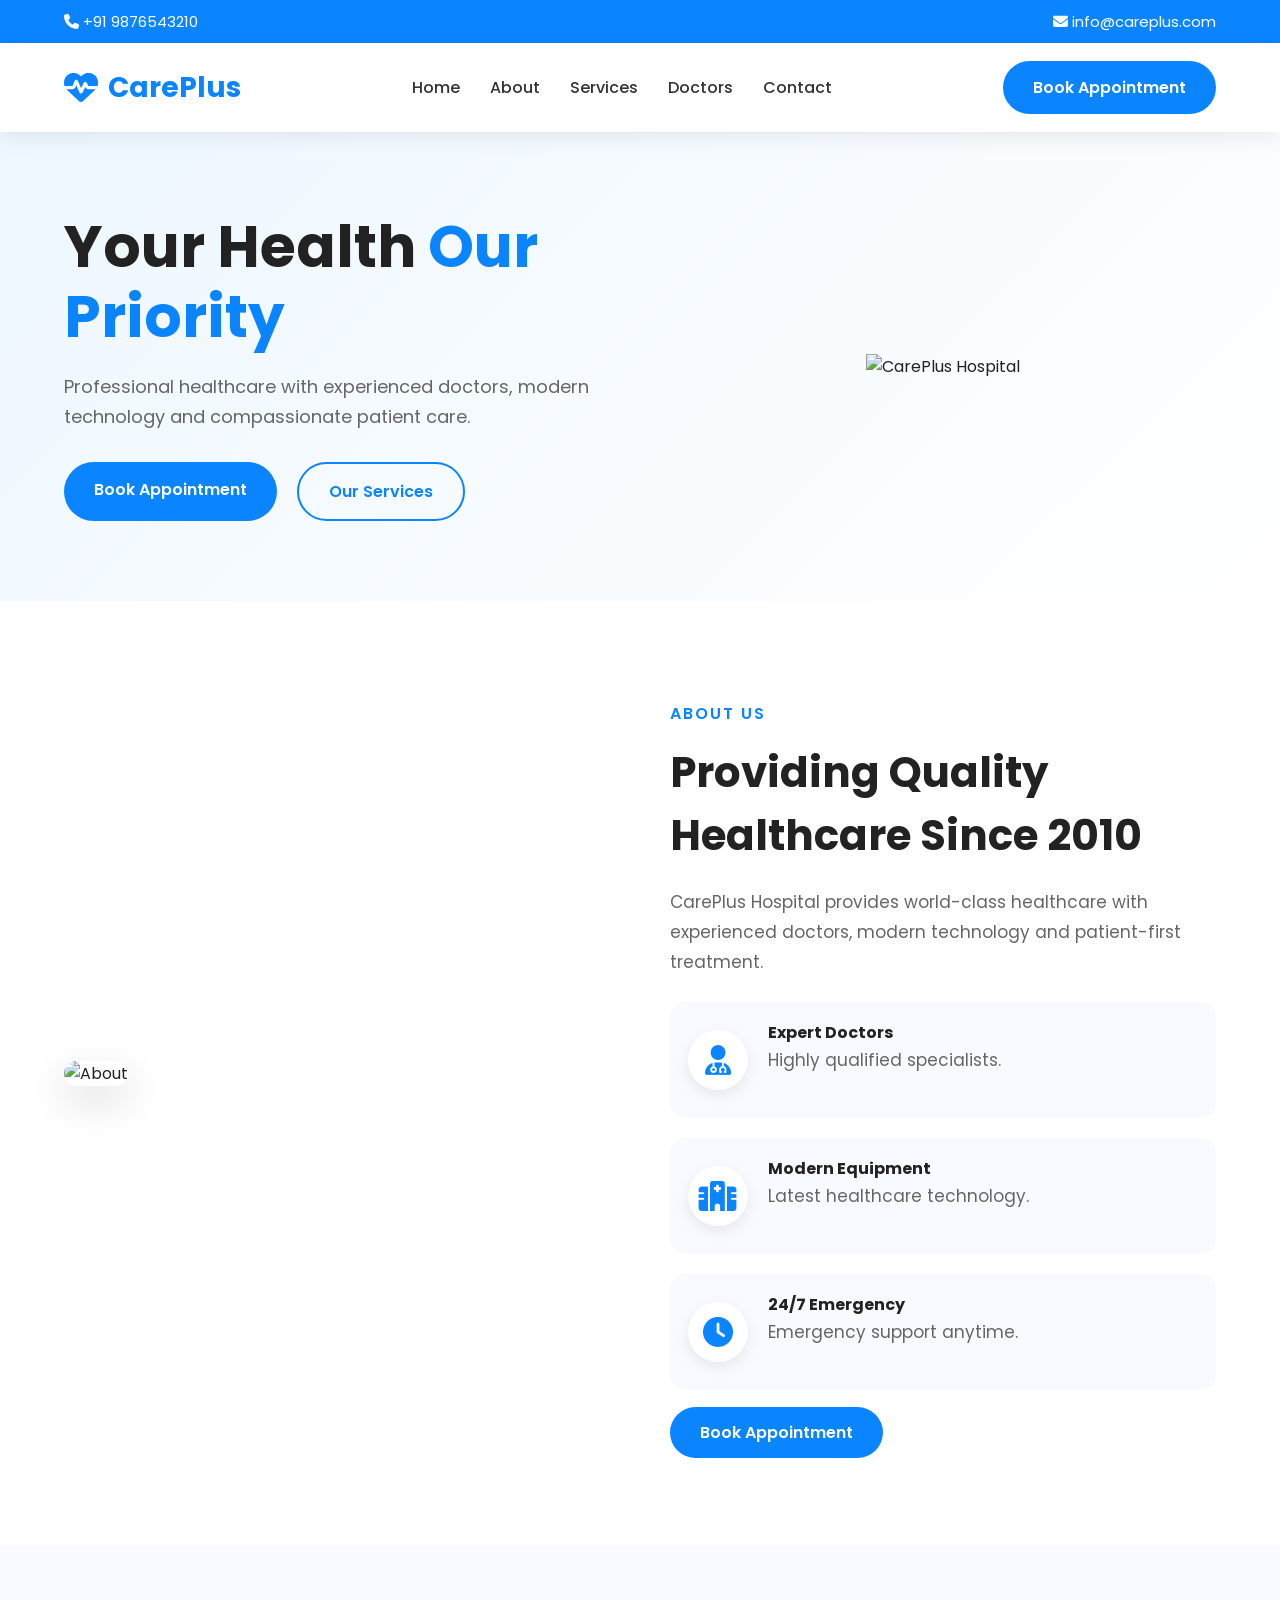
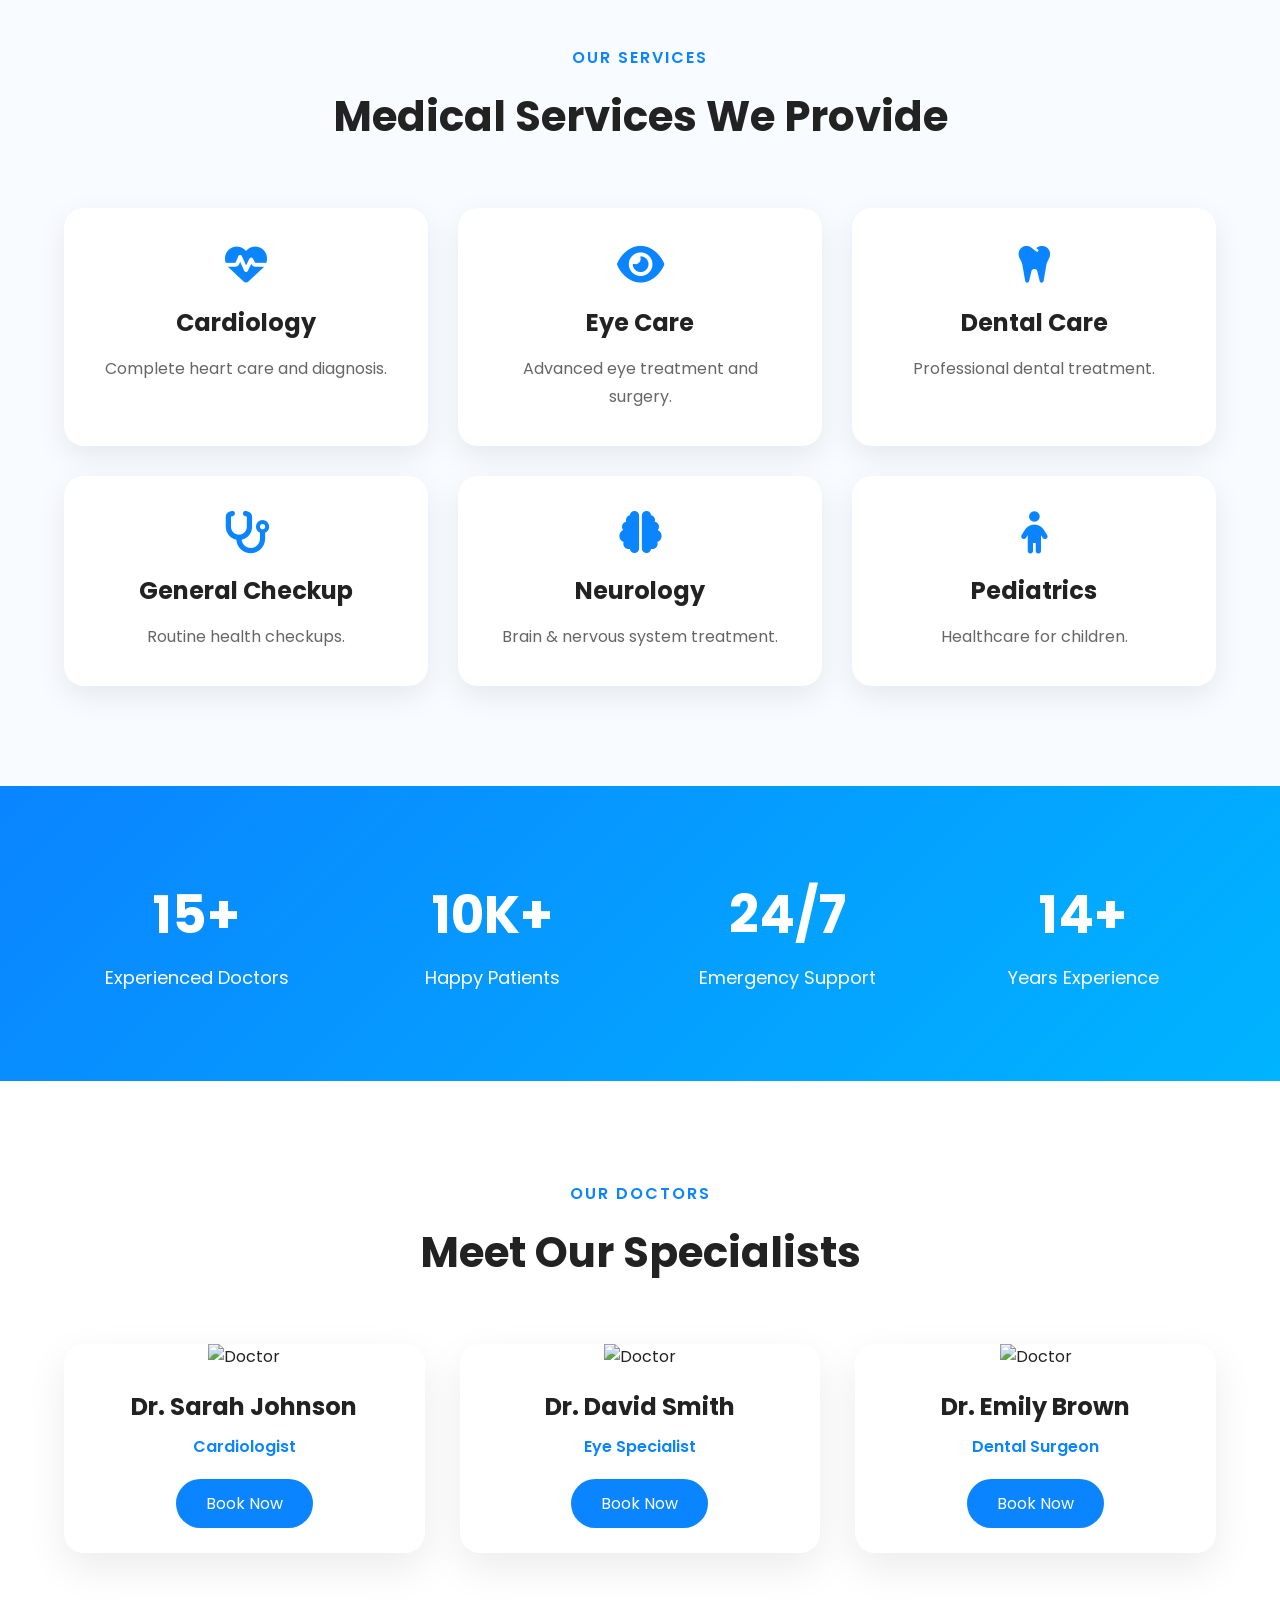
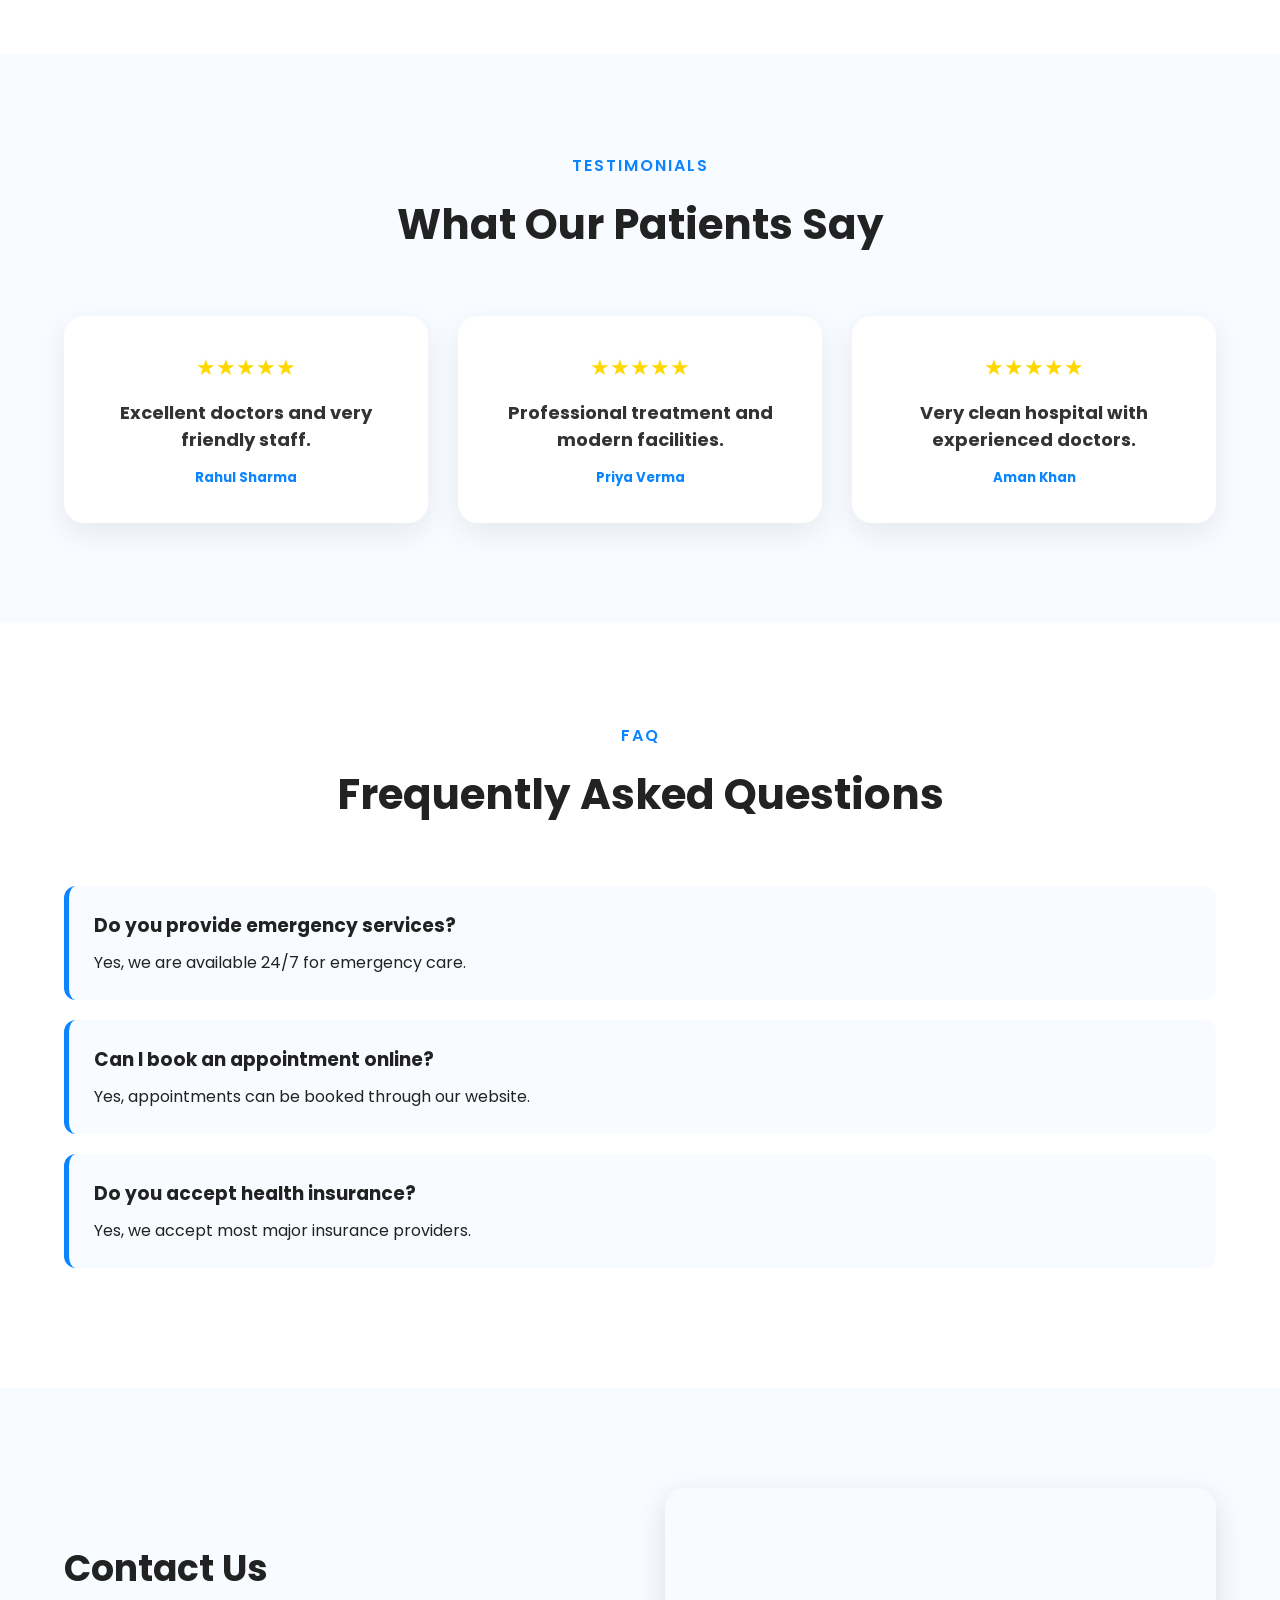
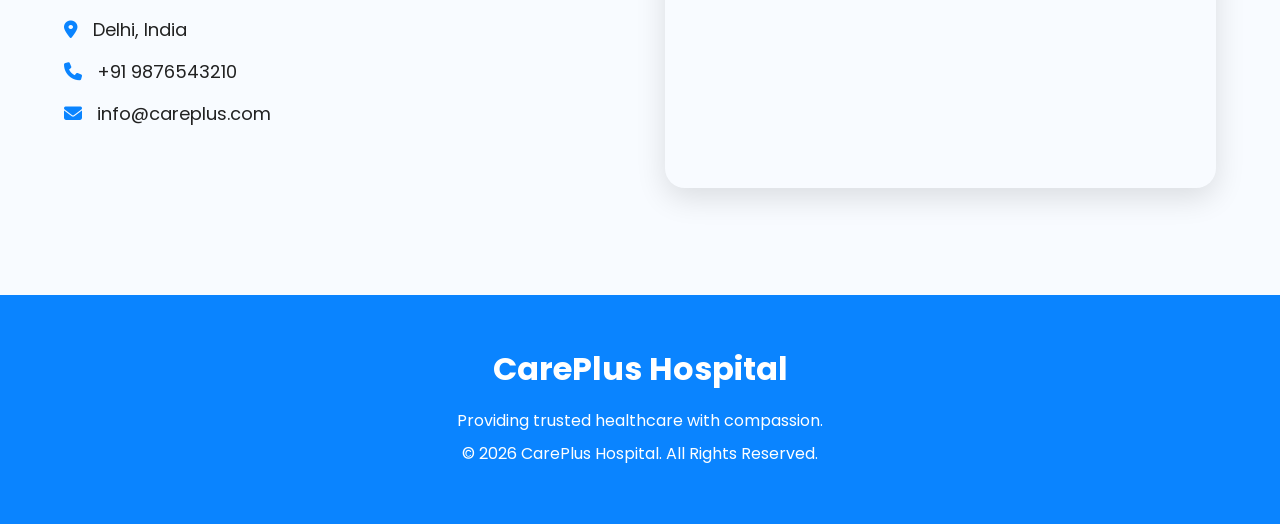
==== commit 51731d69: "Update index.html" ====
--- a/index.html
+++ b/index.html
@@ -128,7 +128,7 @@
 
 <div class="right">
 
-<img src="assets/images/doctor.png" alt="Doctor">
+<img src="assets/images/hero.png" alt="CarePlus Hospital">
 
 </div>
 
--- a/style.css
+++ b/style.css
@@ -0,0 +1,952 @@
+/* ==========================
+   RESET
+========================== */
+
+*{
+margin:0;
+padding:0;
+box-sizing:border-box;
+font-family:'Poppins',sans-serif;
+scroll-behavior:smooth;
+}
+
+body{
+background:#f8fbff;
+color:#222;
+overflow-x:hidden;
+}
+
+.container{
+width:90%;
+max-width:1200px;
+margin:auto;
+}
+
+/* ==========================
+TOP BAR
+========================== */
+
+.top-bar{
+background:#0A84FF;
+color:#fff;
+padding:10px 0;
+font-size:15px;
+}
+
+.top-bar .container{
+display:flex;
+justify-content:space-between;
+align-items:center;
+}
+
+/* ==========================
+HEADER
+========================== */
+
+header{
+position:sticky;
+top:0;
+z-index:999;
+background:#fff;
+box-shadow:0 5px 20px rgba(0,0,0,.08);
+}
+
+.nav{
+display:flex;
+justify-content:space-between;
+align-items:center;
+padding:18px 0;
+}
+
+.logo{
+display:flex;
+align-items:center;
+gap:10px;
+}
+
+.logo i{
+font-size:34px;
+color:#0A84FF;
+}
+
+.logo h2{
+font-size:28px;
+color:#0A84FF;
+}
+
+nav{
+display:flex;
+gap:30px;
+}
+
+nav a{
+text-decoration:none;
+font-weight:500;
+color:#333;
+transition:.3s;
+}
+
+nav a:hover{
+color:#0A84FF;
+}
+
+.btn{
+background:#0A84FF;
+color:#fff;
+padding:14px 30px;
+border-radius:50px;
+text-decoration:none;
+transition:.3s;
+font-weight:600;
+}
+
+.btn:hover{
+background:#006be0;
+}
+
+/* ==========================
+HERO
+========================== */
+
+.hero{
+padding:80px 0;
+background:linear-gradient(135deg,#eef7ff,#ffffff);
+}
+
+.hero-content{
+display:flex;
+align-items:center;
+justify-content:space-between;
+gap:60px;
+}
+
+.hero .left{
+flex:1;
+}
+
+.hero .left h1{
+font-size:58px;
+line-height:70px;
+margin-bottom:20px;
+}
+
+.hero .left h1 span{
+color:#0A84FF;
+}
+
+.hero .left p{
+font-size:18px;
+line-height:30px;
+color:#666;
+margin-bottom:30px;
+}
+
+.hero-buttons{
+display:flex;
+gap:20px;
+}
+
+.primary,
+.secondary{
+padding:15px 30px;
+border-radius:50px;
+text-decoration:none;
+font-weight:600;
+}
+
+.primary{
+background:#0A84FF;
+color:#fff;
+}
+
+.secondary{
+border:2px solid #0A84FF;
+color:#0A84FF;
+}
+
+.primary:hover{
+background:#006be0;
+}
+
+.secondary:hover{
+background:#0A84FF;
+color:#fff;
+}
+
+.hero .right{
+flex:1;
+text-align:center;
+}
+
+.hero .right img{
+width:100%;
+max-width:480px;
+animation:float 4s ease-in-out infinite;
+}
+
+@keyframes float{
+
+0%{
+transform:translateY(0);
+}
+
+50%{
+transform:translateY(-15px);
+}
+
+100%{
+transform:translateY(0);
+}
+
+}
+
+/* ==========================
+SECTION TITLE
+========================== */
+
+.section-heading{
+text-align:center;
+margin-bottom:60px;
+}
+
+.section-heading span{
+color:#0A84FF;
+font-weight:600;
+letter-spacing:2px;
+}
+
+.section-heading h2{
+font-size:42px;
+margin-top:15px;
+}
+
+/* ==========================
+RESPONSIVE
+========================== */
+
+@media(max-width:991px){
+
+.hero-content{
+flex-direction:column;
+text-align:center;
+}
+
+.hero-buttons{
+justify-content:center;
+}
+
+nav{
+display:none;
+}
+
+.top-bar .container{
+flex-direction:column;
+gap:8px;
+}
+
+}
+
+@media(max-width:600px){
+
+.hero .left h1{
+font-size:38px;
+line-height:48px;
+}
+
+.hero .left p{
+font-size:16px;
+}
+
+.btn{
+padding:12px 24px;
+}
+
+.hero-buttons{
+flex-direction:column;
+}
+
+}
+/* ==========================
+ABOUT SECTION
+========================== */
+
+.about{
+padding:100px 0;
+background:#fff;
+}
+
+.about-container{
+display:grid;
+grid-template-columns:1fr 1fr;
+gap:60px;
+align-items:center;
+}
+
+.about-image img{
+width:100%;
+border-radius:25px;
+box-shadow:0 15px 40px rgba(0,0,0,.15);
+}
+
+.section-tag{
+display:inline-block;
+color:#0A84FF;
+font-weight:600;
+letter-spacing:2px;
+margin-bottom:15px;
+}
+
+.about-content h2{
+font-size:42px;
+margin-bottom:20px;
+}
+
+.about-content p{
+font-size:17px;
+line-height:30px;
+color:#666;
+margin-bottom:25px;
+}
+
+.about-features{
+display:flex;
+flex-direction:column;
+gap:20px;
+margin-bottom:30px;
+}
+
+.feature{
+display:flex;
+align-items:center;
+gap:20px;
+padding:18px;
+background:#f7fbff;
+border-radius:15px;
+transition:.3s;
+}
+
+.feature:hover{
+transform:translateX(8px);
+background:#eef7ff;
+}
+
+.feature i{
+font-size:30px;
+color:#0A84FF;
+width:60px;
+height:60px;
+background:#fff;
+border-radius:50%;
+display:flex;
+justify-content:center;
+align-items:center;
+box-shadow:0 5px 15px rgba(0,0,0,.08);
+}
+
+/* ==========================
+SERVICES
+========================== */
+
+.services{
+padding:100px 0;
+background:#f8fbff;
+}
+
+.service-grid{
+display:grid;
+grid-template-columns:repeat(auto-fit,minmax(280px,1fr));
+gap:30px;
+}
+
+.service-card{
+background:#fff;
+padding:35px;
+border-radius:20px;
+text-align:center;
+box-shadow:0 10px 30px rgba(0,0,0,.08);
+transition:.4s;
+}
+
+.service-card:hover{
+transform:translateY(-12px);
+box-shadow:0 20px 40px rgba(0,0,0,.12);
+}
+
+.service-card i{
+font-size:42px;
+color:#0A84FF;
+margin-bottom:20px;
+}
+
+.service-card h3{
+margin-bottom:15px;
+font-size:24px;
+}
+
+.service-card p{
+color:#666;
+line-height:28px;
+}
+
+/* ==========================
+COUNTER
+========================== */
+
+.counter{
+padding:90px 0;
+background:linear-gradient(135deg,#0A84FF,#00B4FF);
+color:#fff;
+}
+
+.counter-grid{
+display:grid;
+grid-template-columns:repeat(4,1fr);
+gap:30px;
+text-align:center;
+}
+
+.counter-grid h2{
+font-size:52px;
+margin-bottom:10px;
+}
+
+.counter-grid p{
+font-size:18px;
+}
+
+/* ==========================
+RESPONSIVE
+========================== */
+
+@media(max-width:991px){
+
+.about-container{
+grid-template-columns:1fr;
+}
+
+.counter-grid{
+grid-template-columns:repeat(2,1fr);
+}
+
+}
+
+@media(max-width:600px){
+
+.counter-grid{
+grid-template-columns:1fr;
+}
+
+.about-content h2{
+font-size:32px;
+}
+
+}
+/* ==========================
+DOCTORS
+========================== */
+
+.doctors{
+padding:100px 0;
+background:#ffffff;
+}
+
+.doctor-grid{
+display:grid;
+grid-template-columns:repeat(auto-fit,minmax(300px,1fr));
+gap:35px;
+}
+
+.doctor-card{
+background:#fff;
+border-radius:20px;
+overflow:hidden;
+text-align:center;
+box-shadow:0 15px 40px rgba(0,0,0,.08);
+transition:.4s;
+}
+
+.doctor-card:hover{
+transform:translateY(-12px);
+box-shadow:0 25px 45px rgba(0,0,0,.15);
+}
+
+.doctor-card img{
+width:100%;
+height:340px;
+object-fit:cover;
+}
+
+.doctor-card h3{
+margin-top:20px;
+font-size:24px;
+}
+
+.doctor-card p{
+color:#0A84FF;
+font-weight:600;
+margin:10px 0 20px;
+}
+
+.doctor-btn{
+display:inline-block;
+margin-bottom:25px;
+padding:12px 30px;
+background:#0A84FF;
+color:#fff;
+text-decoration:none;
+border-radius:40px;
+transition:.3s;
+}
+
+.doctor-btn:hover{
+background:#0069d9;
+}
+
+/* ==========================
+TESTIMONIALS
+========================== */
+
+.testimonials{
+padding:100px 0;
+background:#f8fbff;
+}
+
+.testimonial-grid{
+display:grid;
+grid-template-columns:repeat(auto-fit,minmax(300px,1fr));
+gap:30px;
+}
+
+.testimonial-card{
+background:#fff;
+padding:35px;
+border-radius:20px;
+text-align:center;
+box-shadow:0 10px 30px rgba(0,0,0,.08);
+transition:.4s;
+}
+
+.testimonial-card:hover{
+transform:translateY(-10px);
+}
+
+.testimonial-card p{
+font-size:22px;
+color:#FFD700;
+margin-bottom:15px;
+}
+
+.testimonial-card h4{
+font-size:18px;
+margin-bottom:15px;
+color:#333;
+}
+
+.testimonial-card h5{
+color:#0A84FF;
+}
+
+/* ==========================
+FAQ
+========================== */
+
+.faq{
+padding:100px 0;
+background:#fff;
+}
+
+.faq-box{
+background:#f8fbff;
+padding:25px;
+border-left:5px solid #0A84FF;
+margin-bottom:20px;
+border-radius:12px;
+transition:.3s;
+}
+
+.faq-box:hover{
+transform:translateX(10px);
+}
+
+.faq-box h3{
+margin-bottom:10px;
+}
+
+/* ==========================
+CONTACT
+========================== */
+
+.contact{
+padding:100px 0;
+background:#f8fbff;
+}
+
+.contact-grid{
+display:grid;
+grid-template-columns:1fr 1fr;
+gap:50px;
+align-items:center;
+}
+
+.contact-grid h2{
+margin-bottom:20px;
+font-size:36px;
+}
+
+.contact-grid p{
+margin:15px 0;
+font-size:18px;
+}
+
+.contact-grid i{
+color:#0A84FF;
+margin-right:10px;
+}
+
+.contact iframe{
+border-radius:20px;
+box-shadow:0 10px 30px rgba(0,0,0,.12);
+}
+
+/* ==========================
+FOOTER
+========================== */
+
+footer{
+background:#0A84FF;
+color:#fff;
+text-align:center;
+padding:50px 20px;
+}
+
+footer h2{
+margin-bottom:15px;
+font-size:32px;
+}
+
+footer p{
+margin:8px 0;
+}
+
+/* ==========================
+RESPONSIVE
+========================== */
+
+@media(max-width:991px){
+
+.contact-grid{
+grid-template-columns:1fr;
+}
+
+}
+
+@media(max-width:600px){
+
+.doctor-card img{
+height:260px;
+}
+
+.section-heading h2{
+font-size:30px;
+}
+
+footer h2{
+font-size:26px;
+}
+
+}
+/* ==========================
+APPOINTMENT PAGE
+========================== */
+
+.appointment-page{
+padding:100px 0;
+background:linear-gradient(135deg,#eef7ff,#ffffff);
+min-height:100vh;
+}
+
+.appointment-card{
+display:grid;
+grid-template-columns:1fr 1fr;
+gap:50px;
+background:#fff;
+border-radius:25px;
+padding:50px;
+box-shadow:0 20px 60px rgba(0,0,0,.12);
+}
+
+.appointment-left h4{
+color:#0A84FF;
+letter-spacing:2px;
+margin-bottom:15px;
+}
+
+.appointment-left h2{
+font-size:42px;
+margin-bottom:20px;
+}
+
+.appointment-left p{
+line-height:30px;
+color:#666;
+margin-bottom:30px;
+}
+
+.appointment-left ul{
+list-style:none;
+}
+
+.appointment-left li{
+margin:18px 0;
+font-size:18px;
+}
+
+.appointment-left i{
+color:#0A84FF;
+margin-right:10px;
+}
+
+.appointment-right form{
+display:flex;
+flex-direction:column;
+gap:18px;
+}
+
+.appointment-right input,
+.appointment-right select,
+.appointment-right textarea{
+
+padding:16px;
+border:1px solid #ddd;
+border-radius:12px;
+font-size:16px;
+outline:none;
+transition:.3s;
+
+}
+
+.appointment-right input:focus,
+.appointment-right select:focus,
+.appointment-right textarea:focus{
+
+border-color:#0A84FF;
+box-shadow:0 0 15px rgba(10,132,255,.15);
+
+}
+
+.appointment-btn{
+
+padding:18px;
+border:none;
+background:#0A84FF;
+color:#fff;
+font-size:18px;
+border-radius:12px;
+cursor:pointer;
+transition:.3s;
+
+}
+
+.appointment-btn:hover{
+
+background:#006be0;
+
+}
+
+@media(max-width:900px){
+
+.appointment-card{
+
+grid-template-columns:1fr;
+
+}
+
+.appointment-left{
+
+text-align:center;
+
+}
+
+}
+/* ==========================
+ADMIN DASHBOARD
+========================== */
+
+.dashboard{
+padding:100px 0;
+background:#f5f9ff;
+min-height:100vh;
+}
+
+.dashboard-header{
+margin-bottom:40px;
+}
+
+.dashboard-header h1{
+font-size:40px;
+color:#0A84FF;
+margin-bottom:10px;
+}
+
+.dashboard-header p{
+color:#666;
+}
+
+.dashboard-cards{
+display:grid;
+grid-template-columns:repeat(4,1fr);
+gap:25px;
+margin-bottom:40px;
+}
+
+.dash-card{
+background:#fff;
+padding:30px;
+border-radius:18px;
+text-align:center;
+box-shadow:0 10px 25px rgba(0,0,0,.08);
+transition:.3s;
+}
+
+.dash-card:hover{
+transform:translateY(-8px);
+}
+
+.dash-card h2{
+font-size:42px;
+color:#0A84FF;
+margin-bottom:10px;
+}
+
+.dash-card p{
+font-size:17px;
+color:#666;
+}
+
+.table-box{
+background:#fff;
+border-radius:20px;
+padding:25px;
+overflow-x:auto;
+box-shadow:0 10px 30px rgba(0,0,0,.08);
+}
+
+table{
+width:100%;
+border-collapse:collapse;
+}
+
+table thead{
+background:#0A84FF;
+color:#fff;
+}
+
+table th,
+table td{
+padding:16px;
+text-align:center;
+border-bottom:1px solid #eee;
+}
+
+.status{
+padding:8px 16px;
+border-radius:30px;
+font-size:14px;
+font-weight:600;
+}
+
+.pending{
+background:#FFF3CD;
+color:#856404;
+}
+
+.approved{
+background:#D4EDDA;
+color:#155724;
+}
+
+.rejected{
+background:#F8D7DA;
+color:#721C24;
+}
+
+.action-btn{
+padding:8px 16px;
+border:none;
+border-radius:8px;
+cursor:pointer;
+font-weight:600;
+margin:3px;
+}
+
+.approve-btn{
+background:#16C79A;
+color:#fff;
+}
+
+.reject-btn{
+background:#FF4D4F;
+color:#fff;
+}
+
+.delete-btn{
+background:#333;
+color:#fff;
+}
+
+.action-btn:hover{
+opacity:.9;
+}
+
+@media(max-width:992px){
+
+.dashboard-cards{
+grid-template-columns:repeat(2,1fr);
+}
+
+}
+
+@media(max-width:600px){
+
+.dashboard-cards{
+grid-template-columns:1fr;
+}
+
+.dashboard-header h1{
+font-size:30px;
+}
+
+table th,
+table td{
+font-size:14px;
+padding:10px;
+}
+
+}
+.search-box{
+
+margin:30px 0;
+
+}
+
+.search-box input{
+
+width:100%;
+
+padding:16px;
+
+font-size:17px;
+
+border:2px solid #ddd;
+
+border-radius:12px;
+
+outline:none;
+
+}
+
+.search-box input:focus{
+
+border-color:#0A84FF;
+
+}
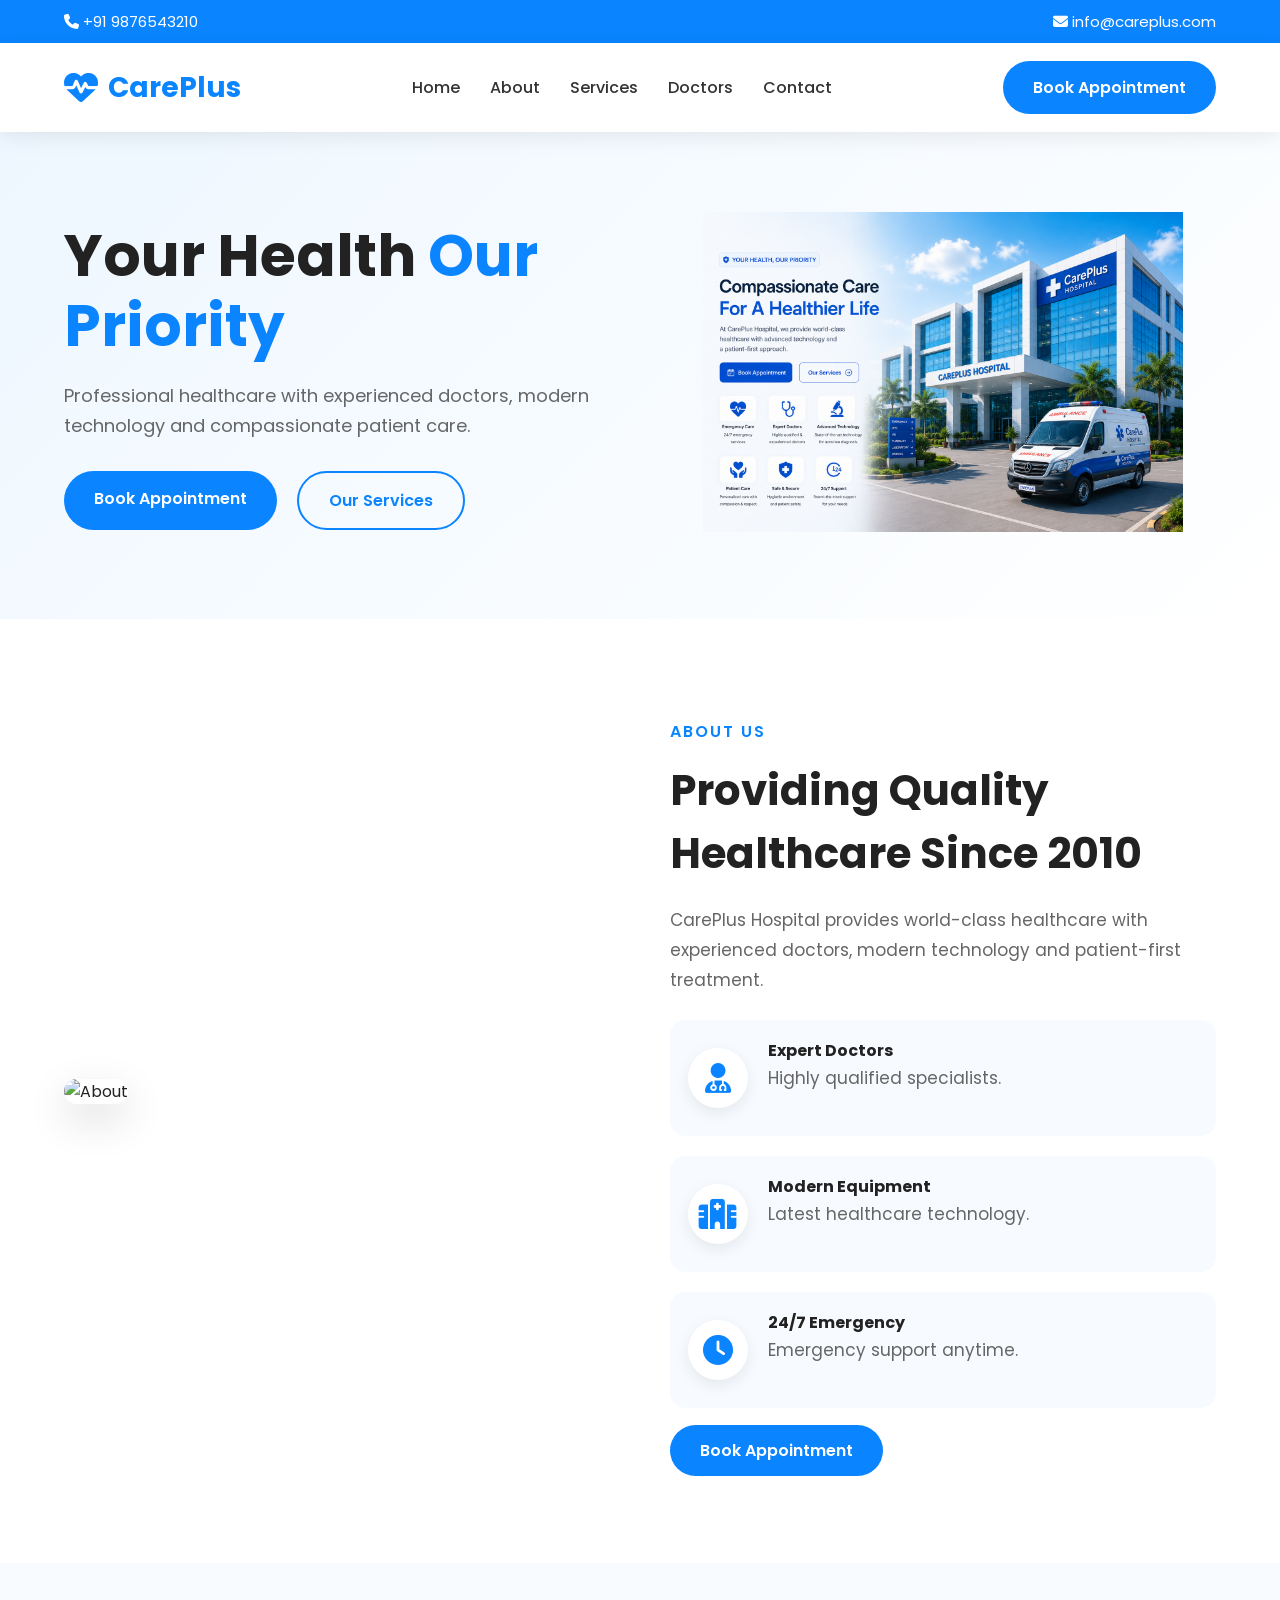
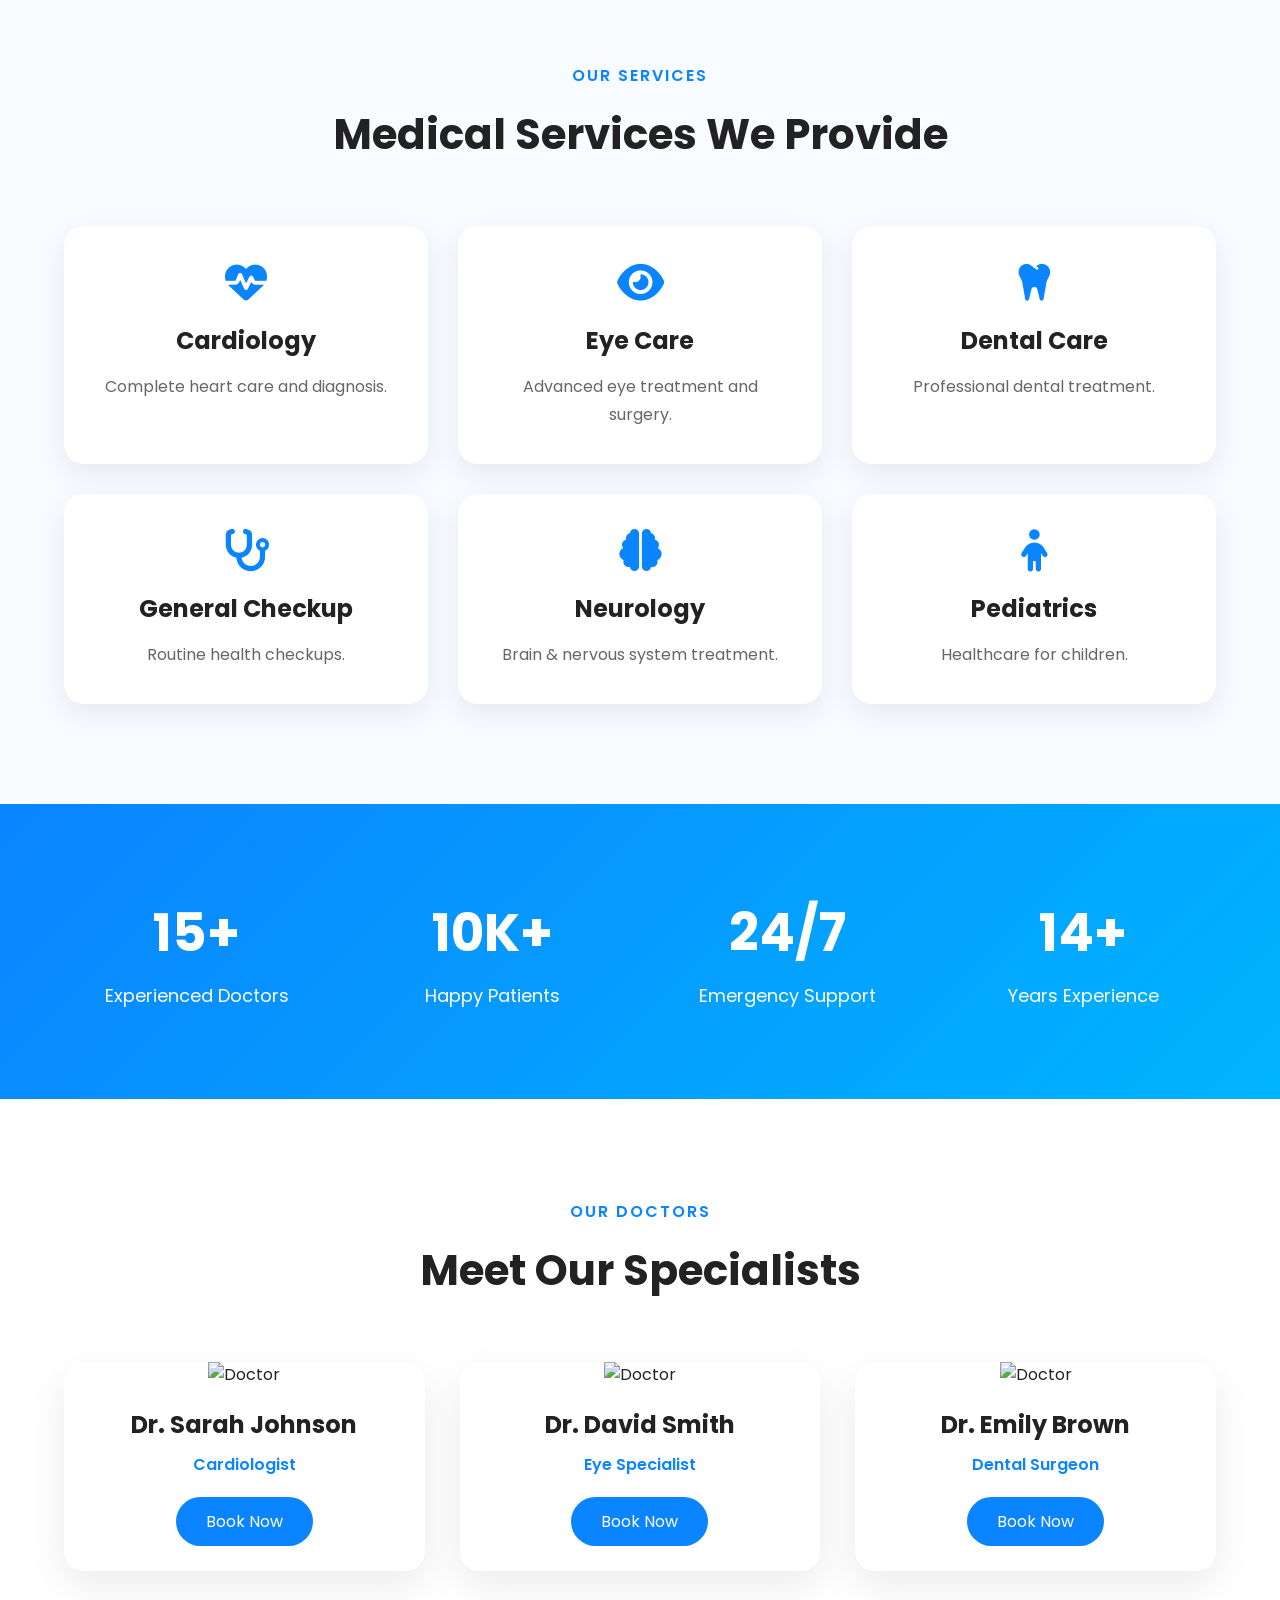
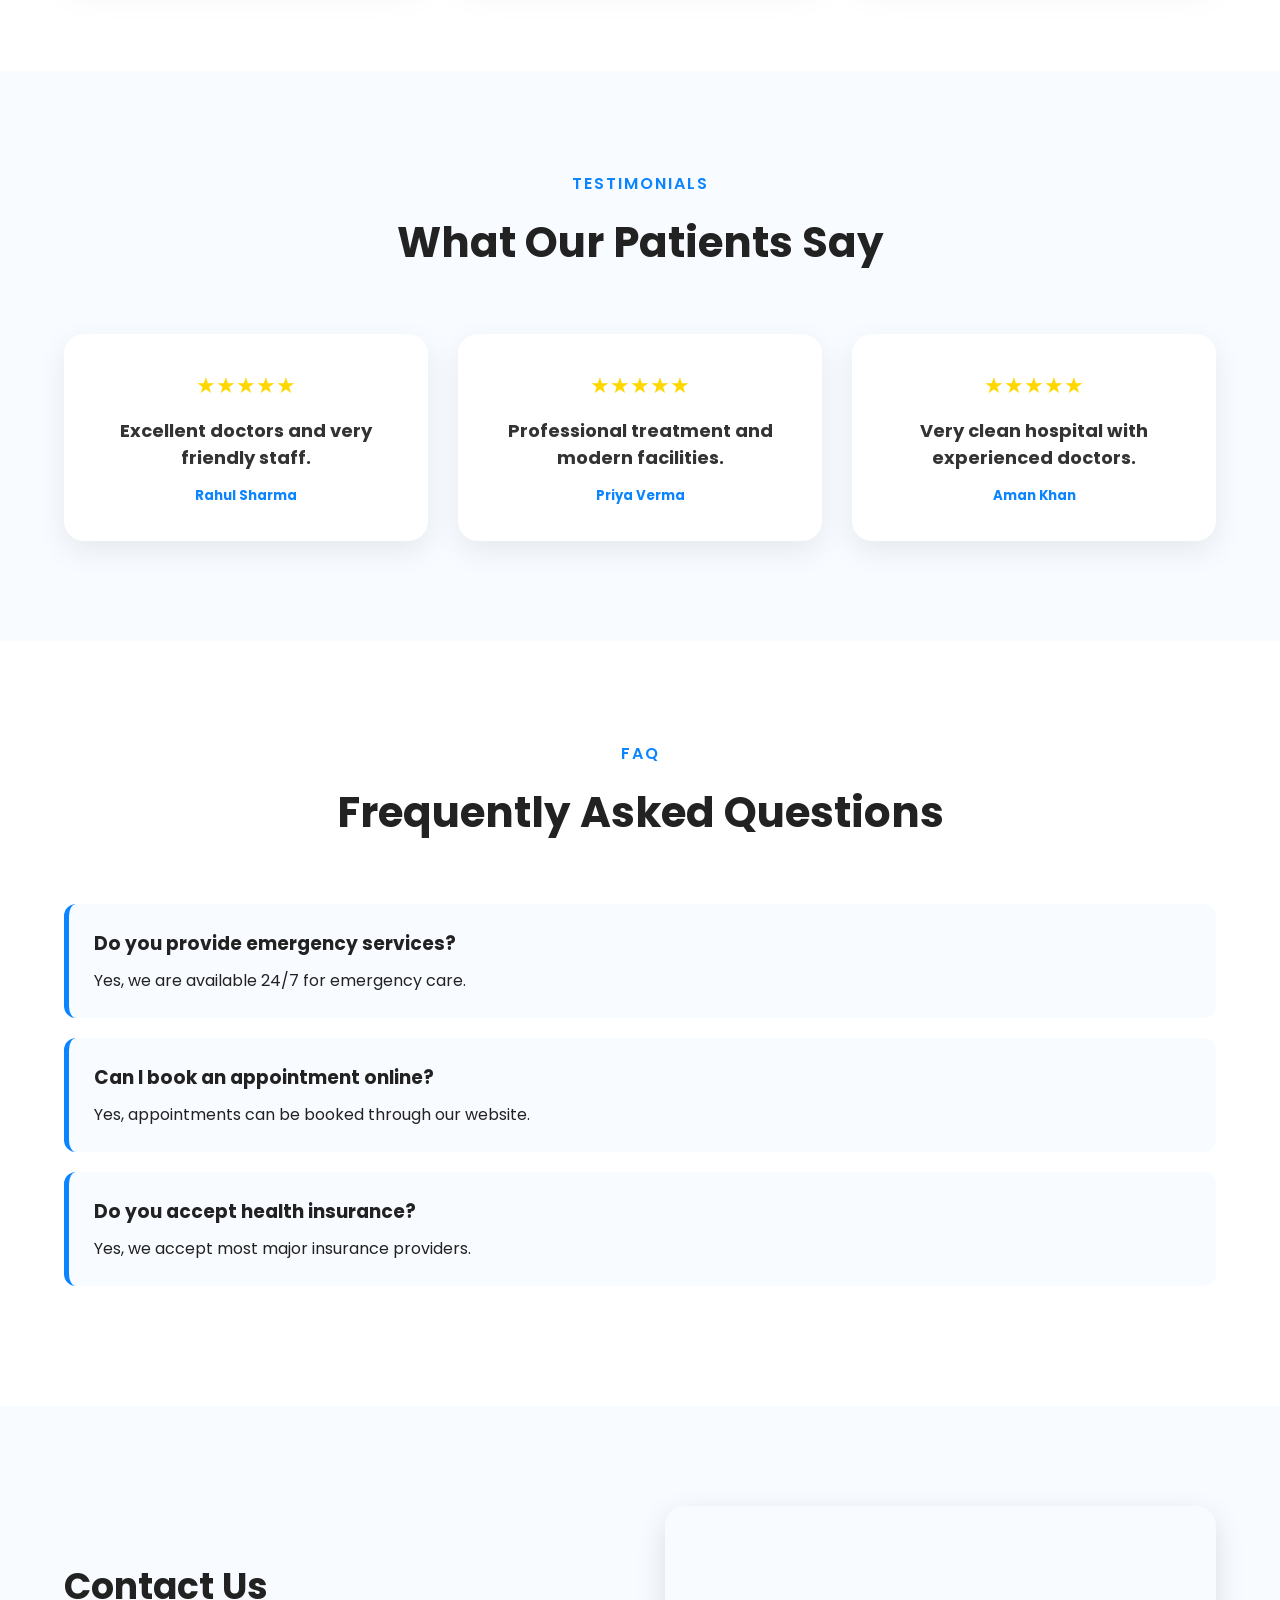
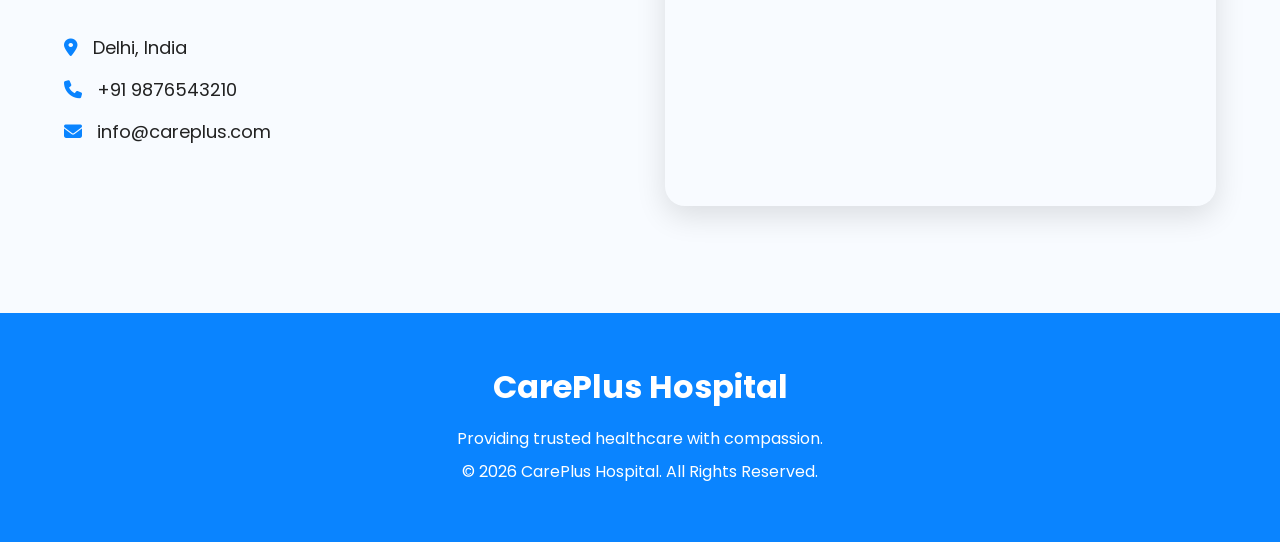
==== commit 749e3058: "Update index.html" ====
--- a/index.html
+++ b/index.html
@@ -128,7 +128,7 @@
 
 <div class="right">
 
-<img src="assets/images/hero.png" alt="CarePlus Hospital">
+<img src="assets/hero.png" alt="CarePlus Hospital">
 
 </div>
 
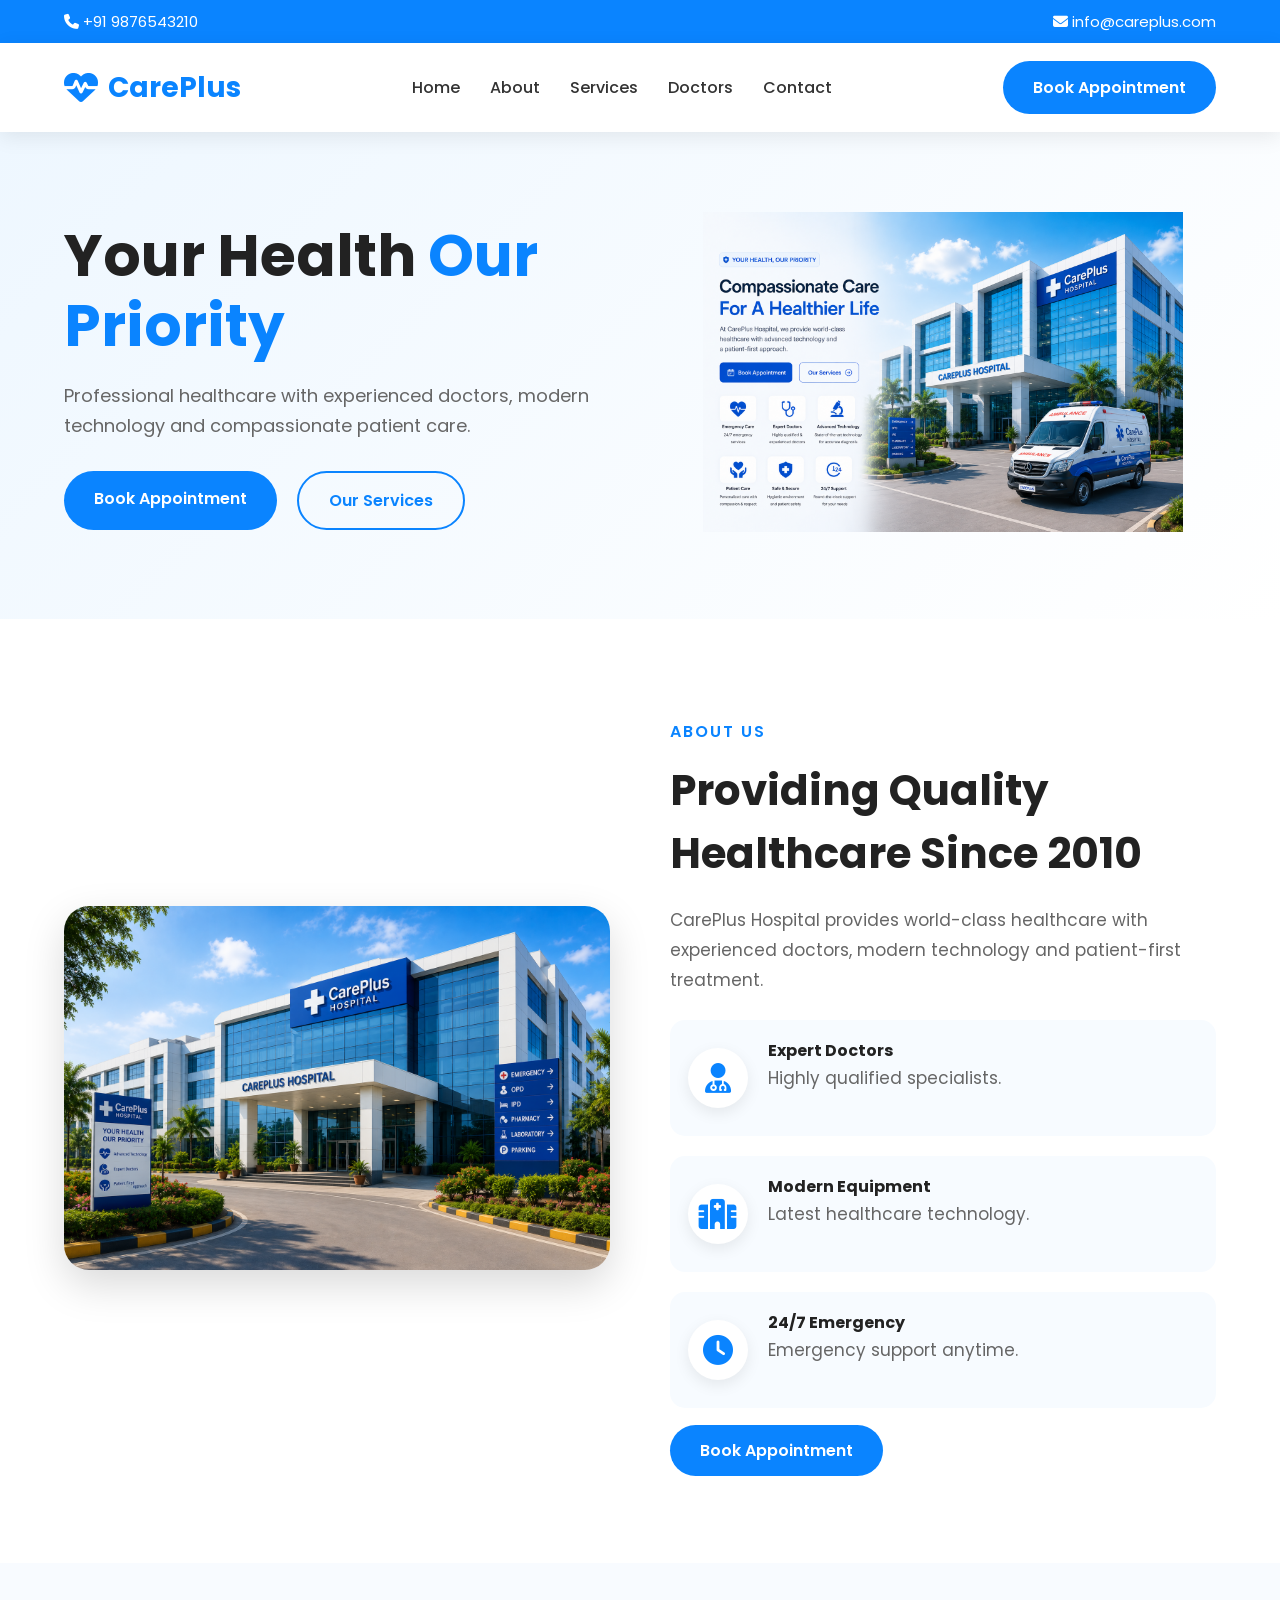
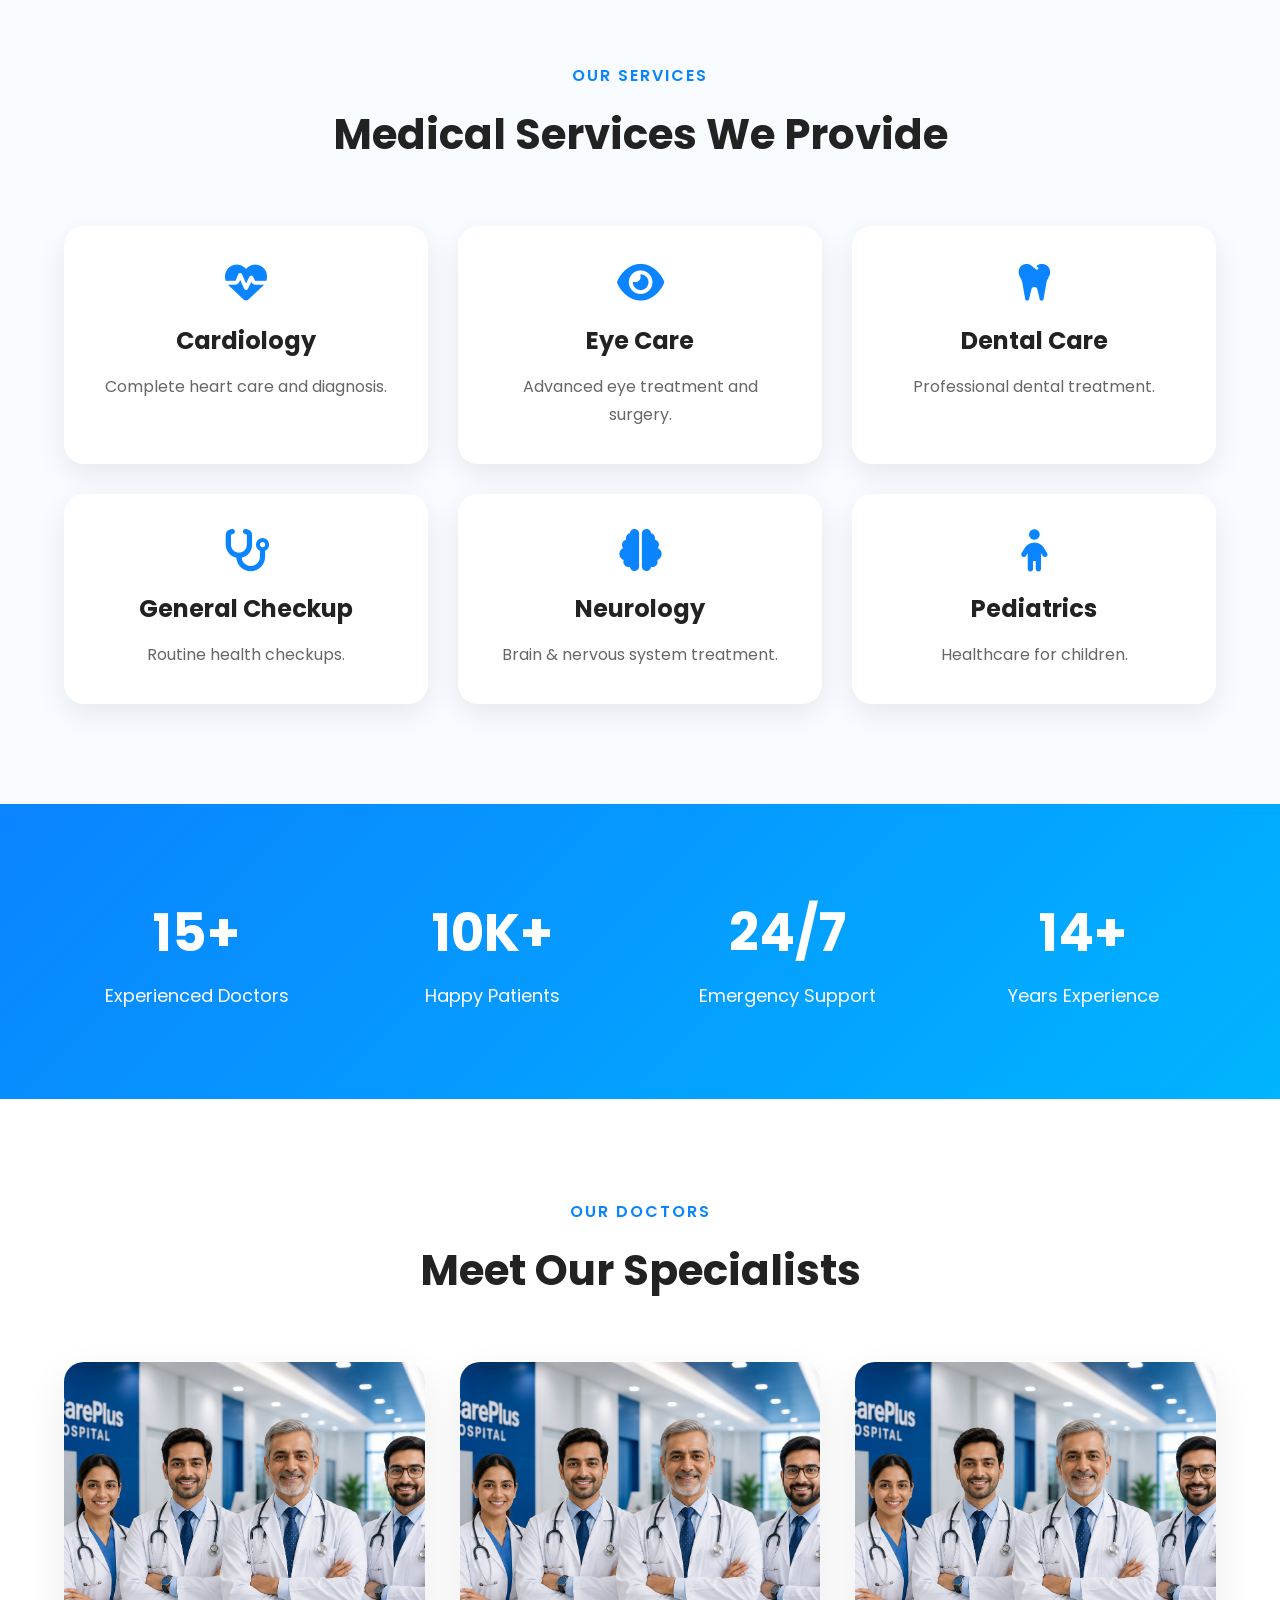
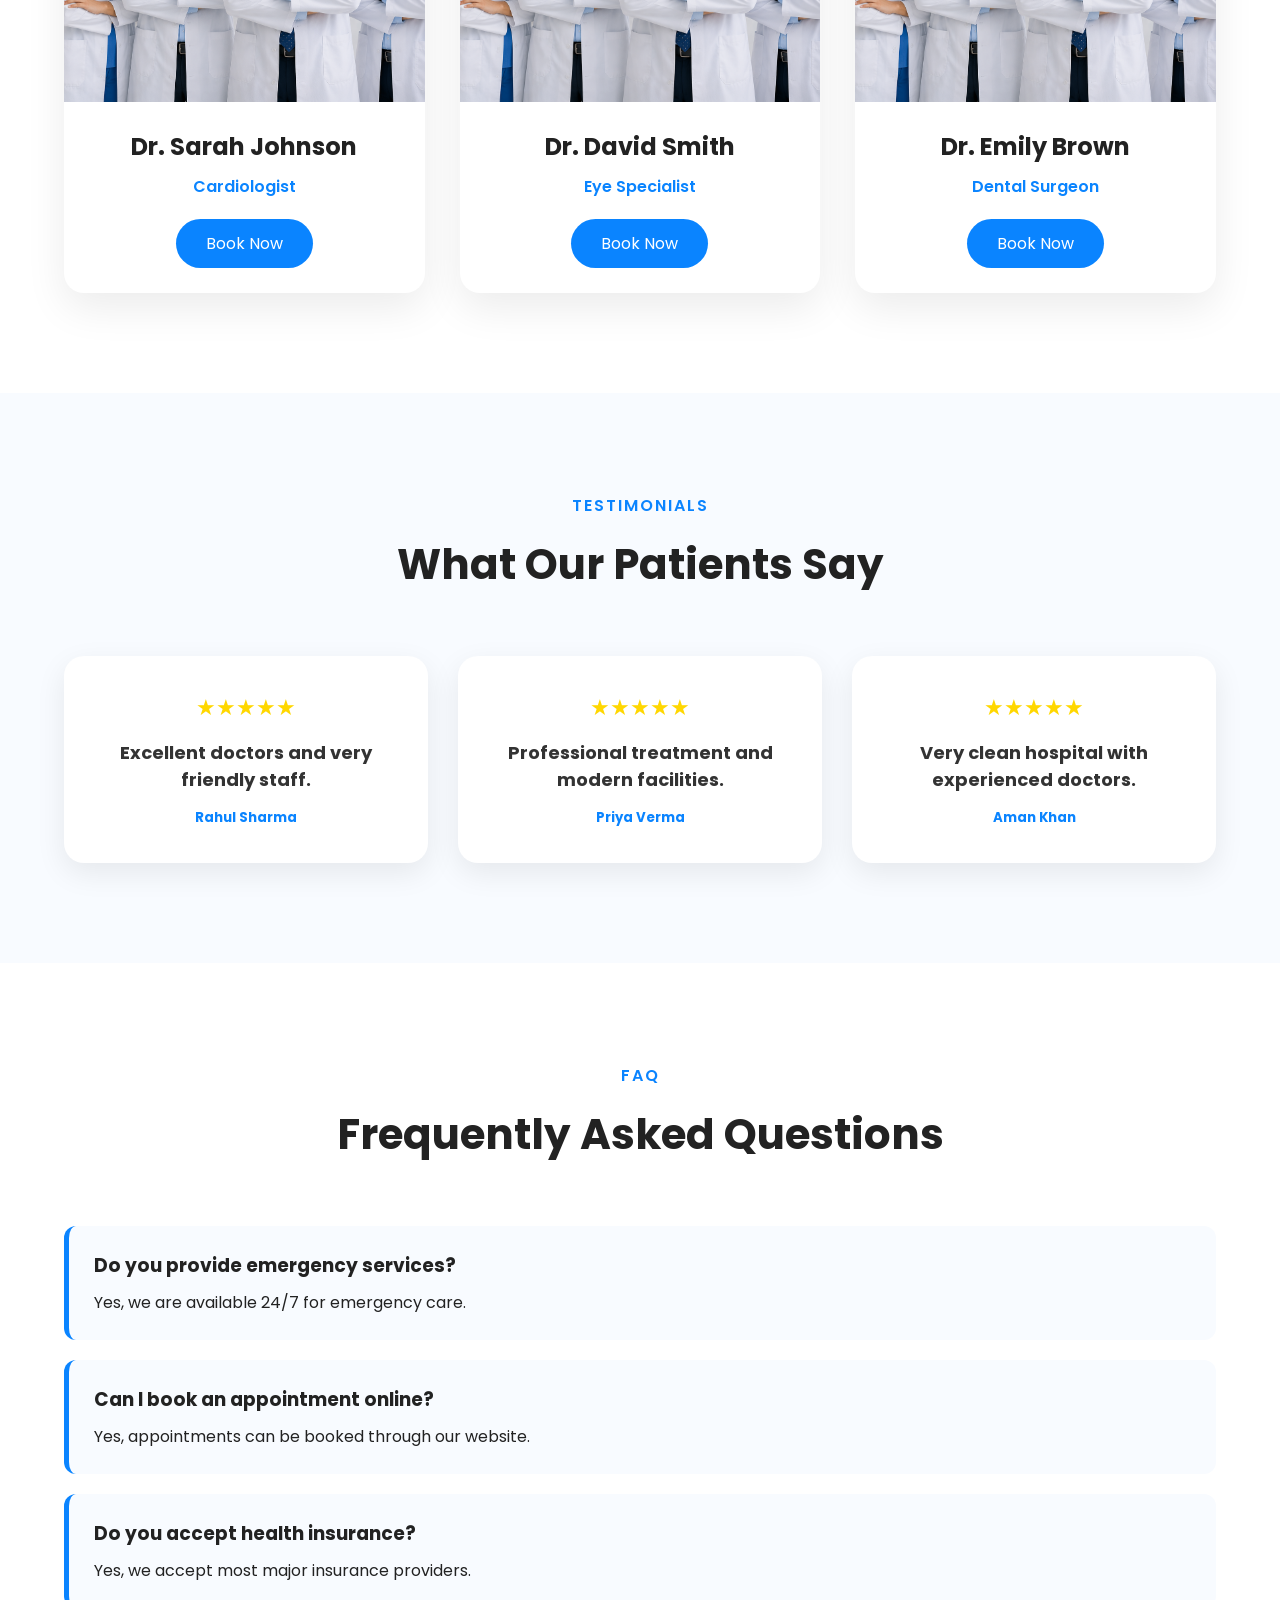
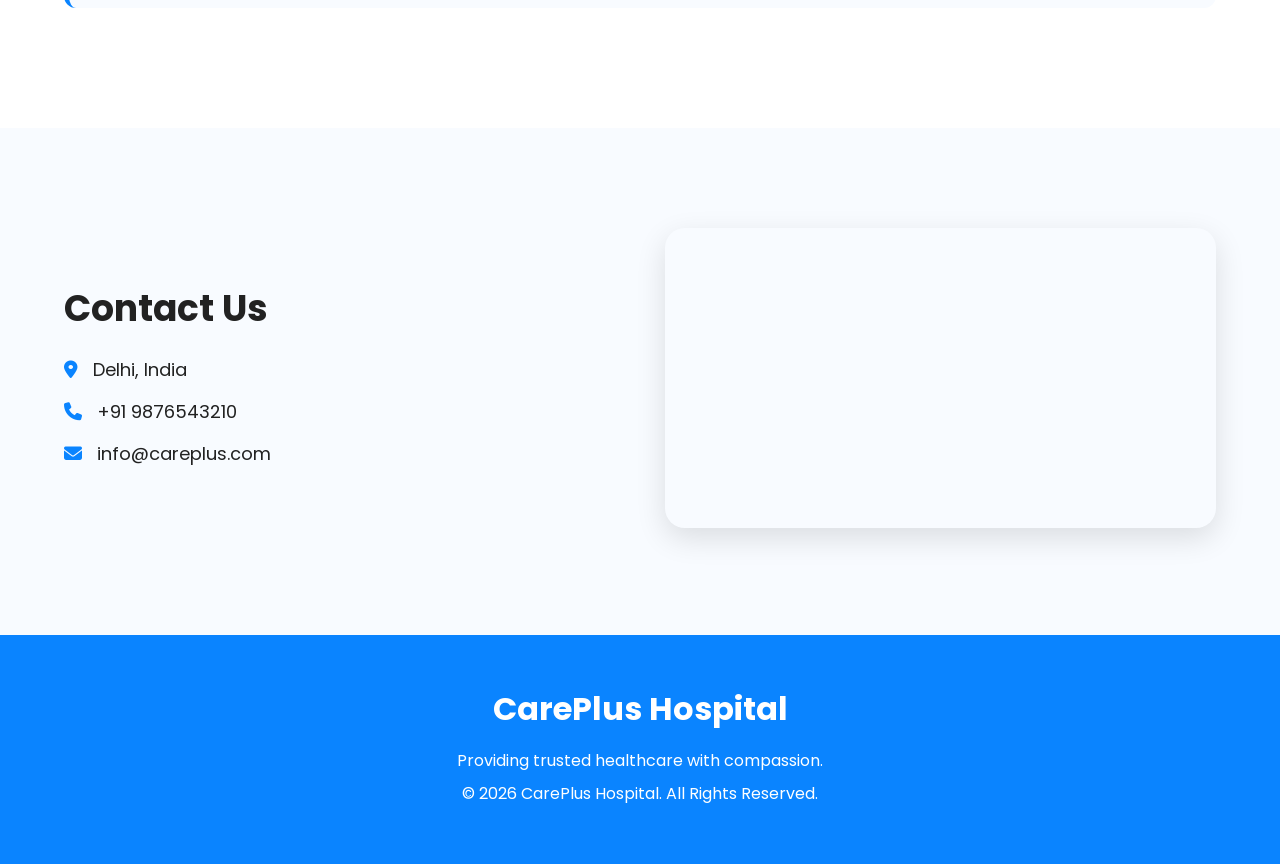
==== commit b193347c: "Update index.html" ====
--- a/index.html
+++ b/index.html
@@ -144,7 +144,7 @@
 
 <div class="about-image">
 
-<img src="assets/images/about.jpg" alt="About">
+<img src="assets/building.png" alt="Hospital Building">
 
 </div>
 
@@ -360,7 +360,7 @@
 
 <div class="doctor-card">
 
-<img src="assets/images/doctor1.jpg" alt="Doctor">
+<img src="assets/doctors.png" alt="Our Doctors">
 
 <h3>Dr. Sarah Johnson</h3>
 
@@ -372,7 +372,7 @@
 
 <div class="doctor-card">
 
-<img src="assets/images/doctor2.jpg" alt="Doctor">
+<img src="assets/doctors.png" alt="Our Doctors">
 
 <h3>Dr. David Smith</h3>
 
@@ -384,7 +384,7 @@
 
 <div class="doctor-card">
 
-<img src="assets/images/doctor3.jpg" alt="Doctor">
+<img src="assets/doctors.png" alt="Our Doctors">
 
 <h3>Dr. Emily Brown</h3>
 
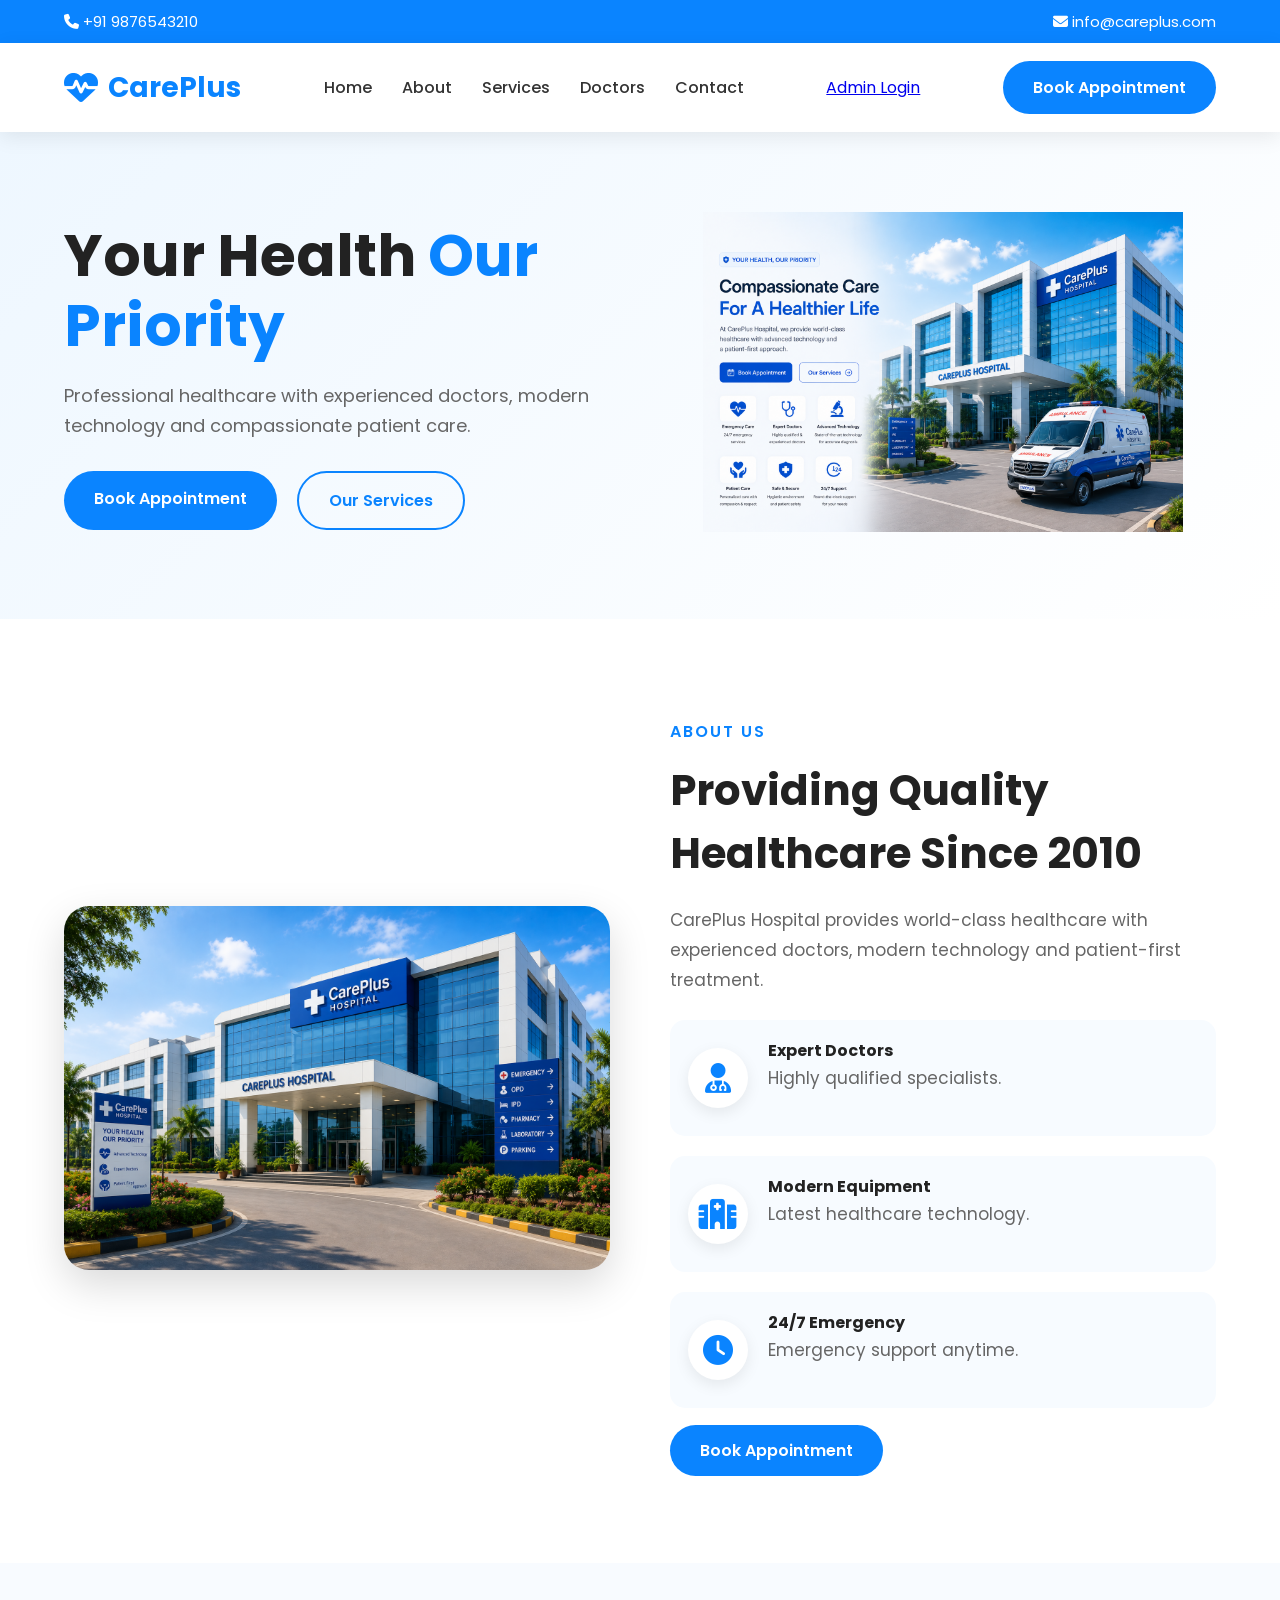
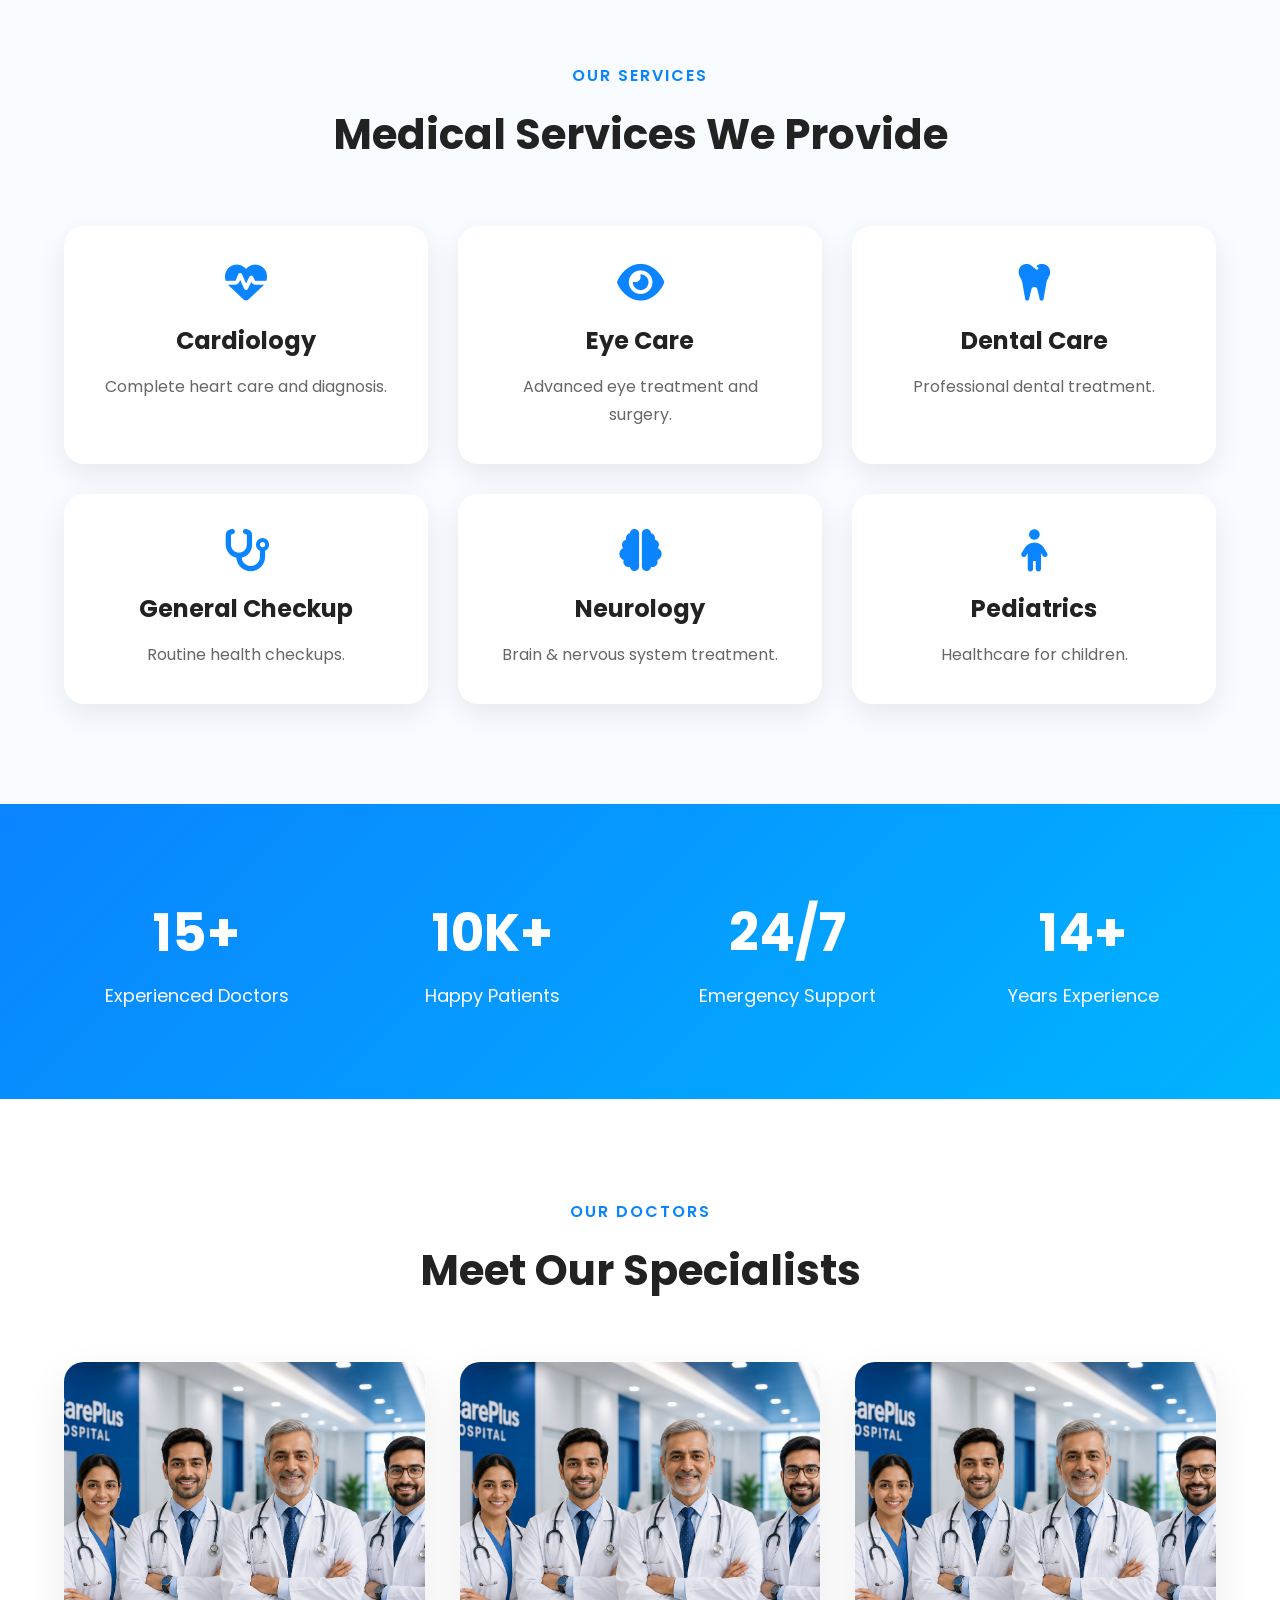
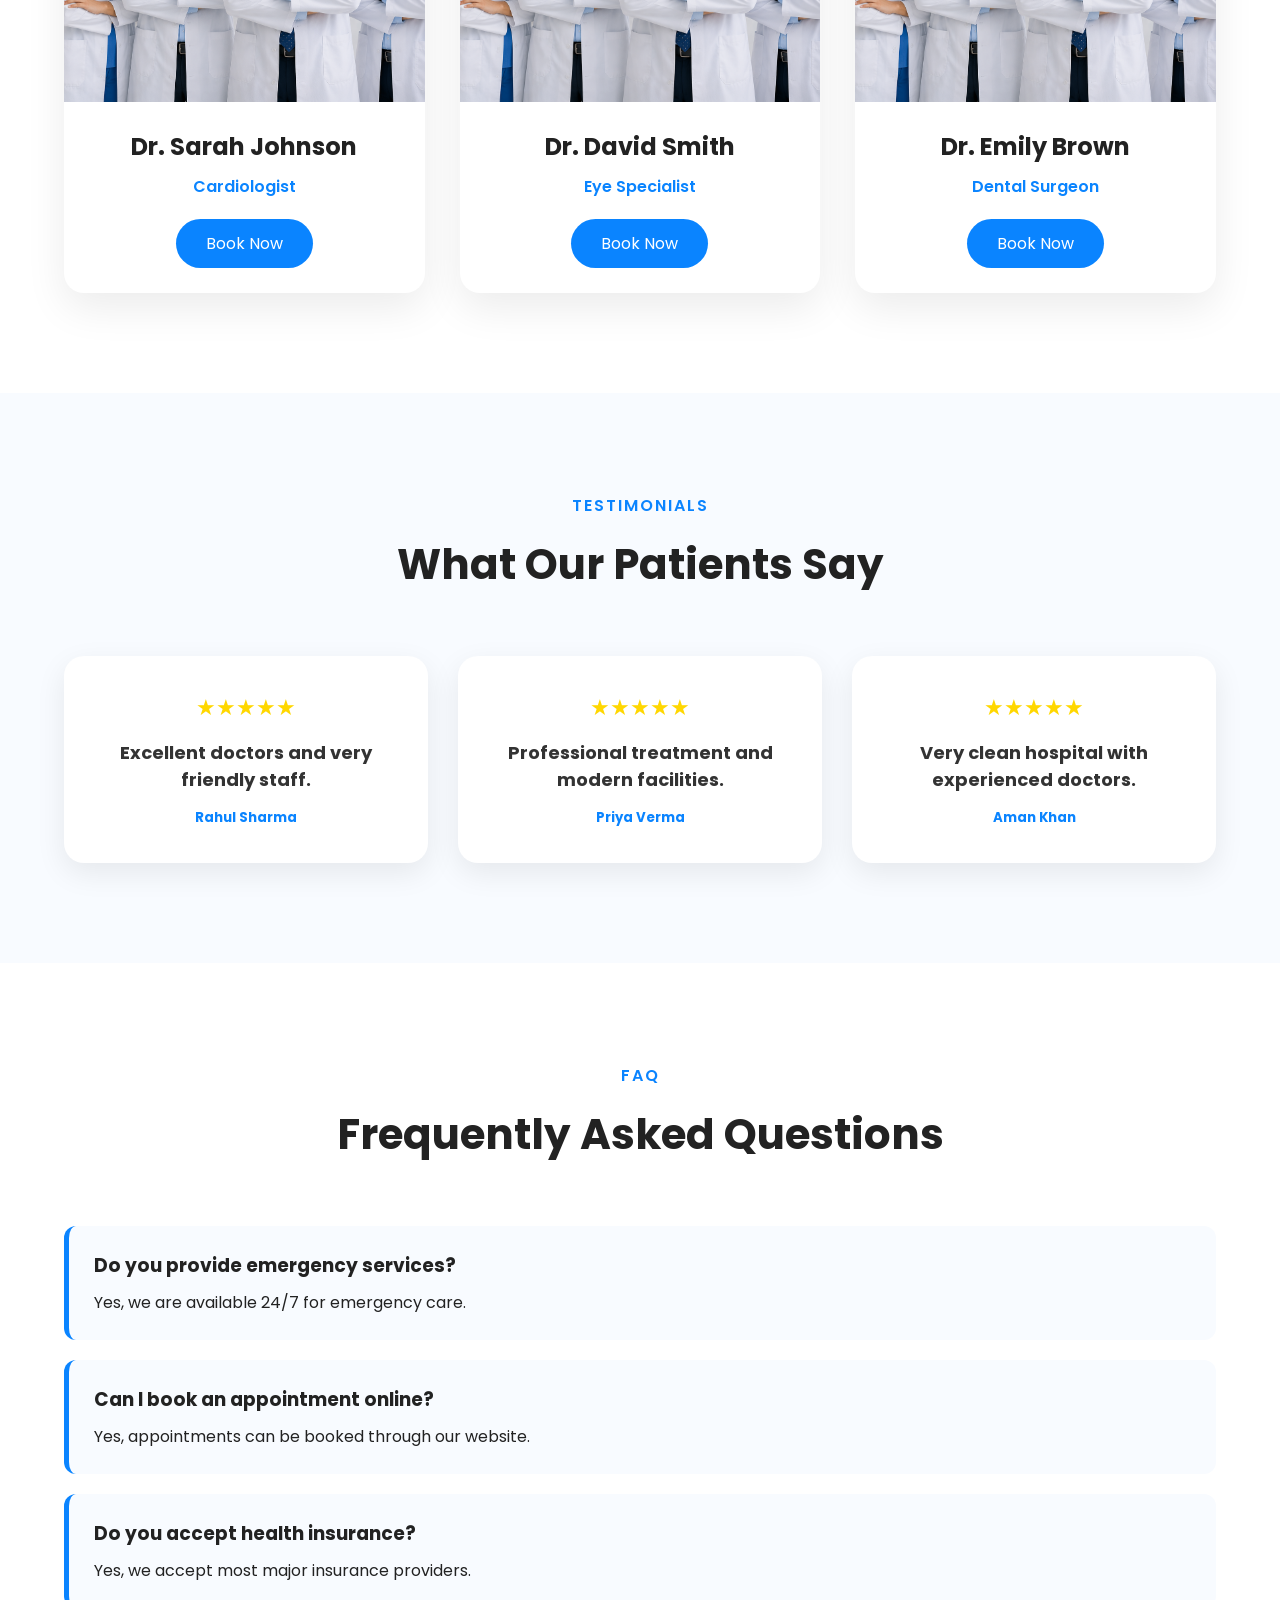
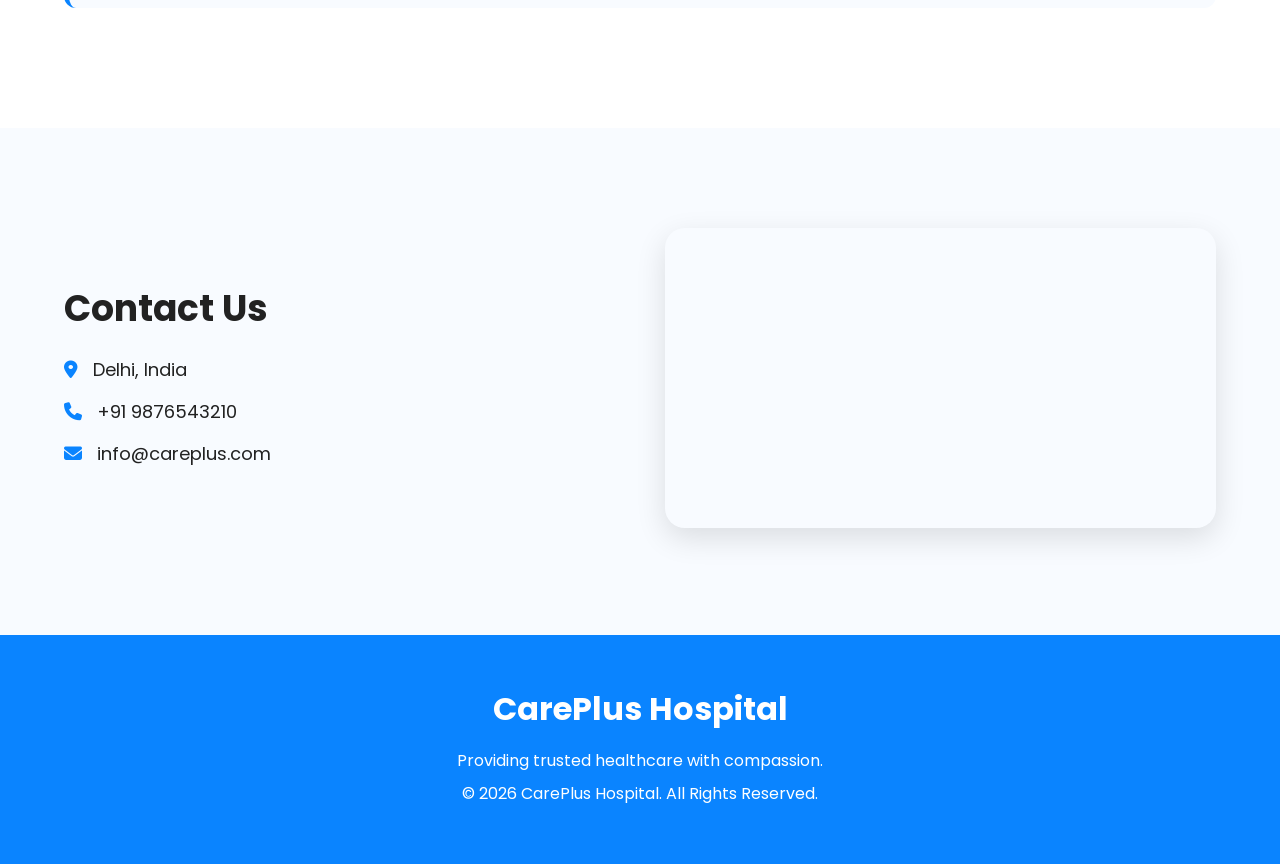
==== commit 4ee647cc: "Update index.html" ====
--- a/index.html
+++ b/index.html
@@ -73,7 +73,8 @@
 <a href="#contact">Contact</a>
 
 </nav>
-
+<a href="login.html" class="admin-btn">Admin Login</a>
+  
 <a href="appointment.html" class="btn">
 
 Book Appointment
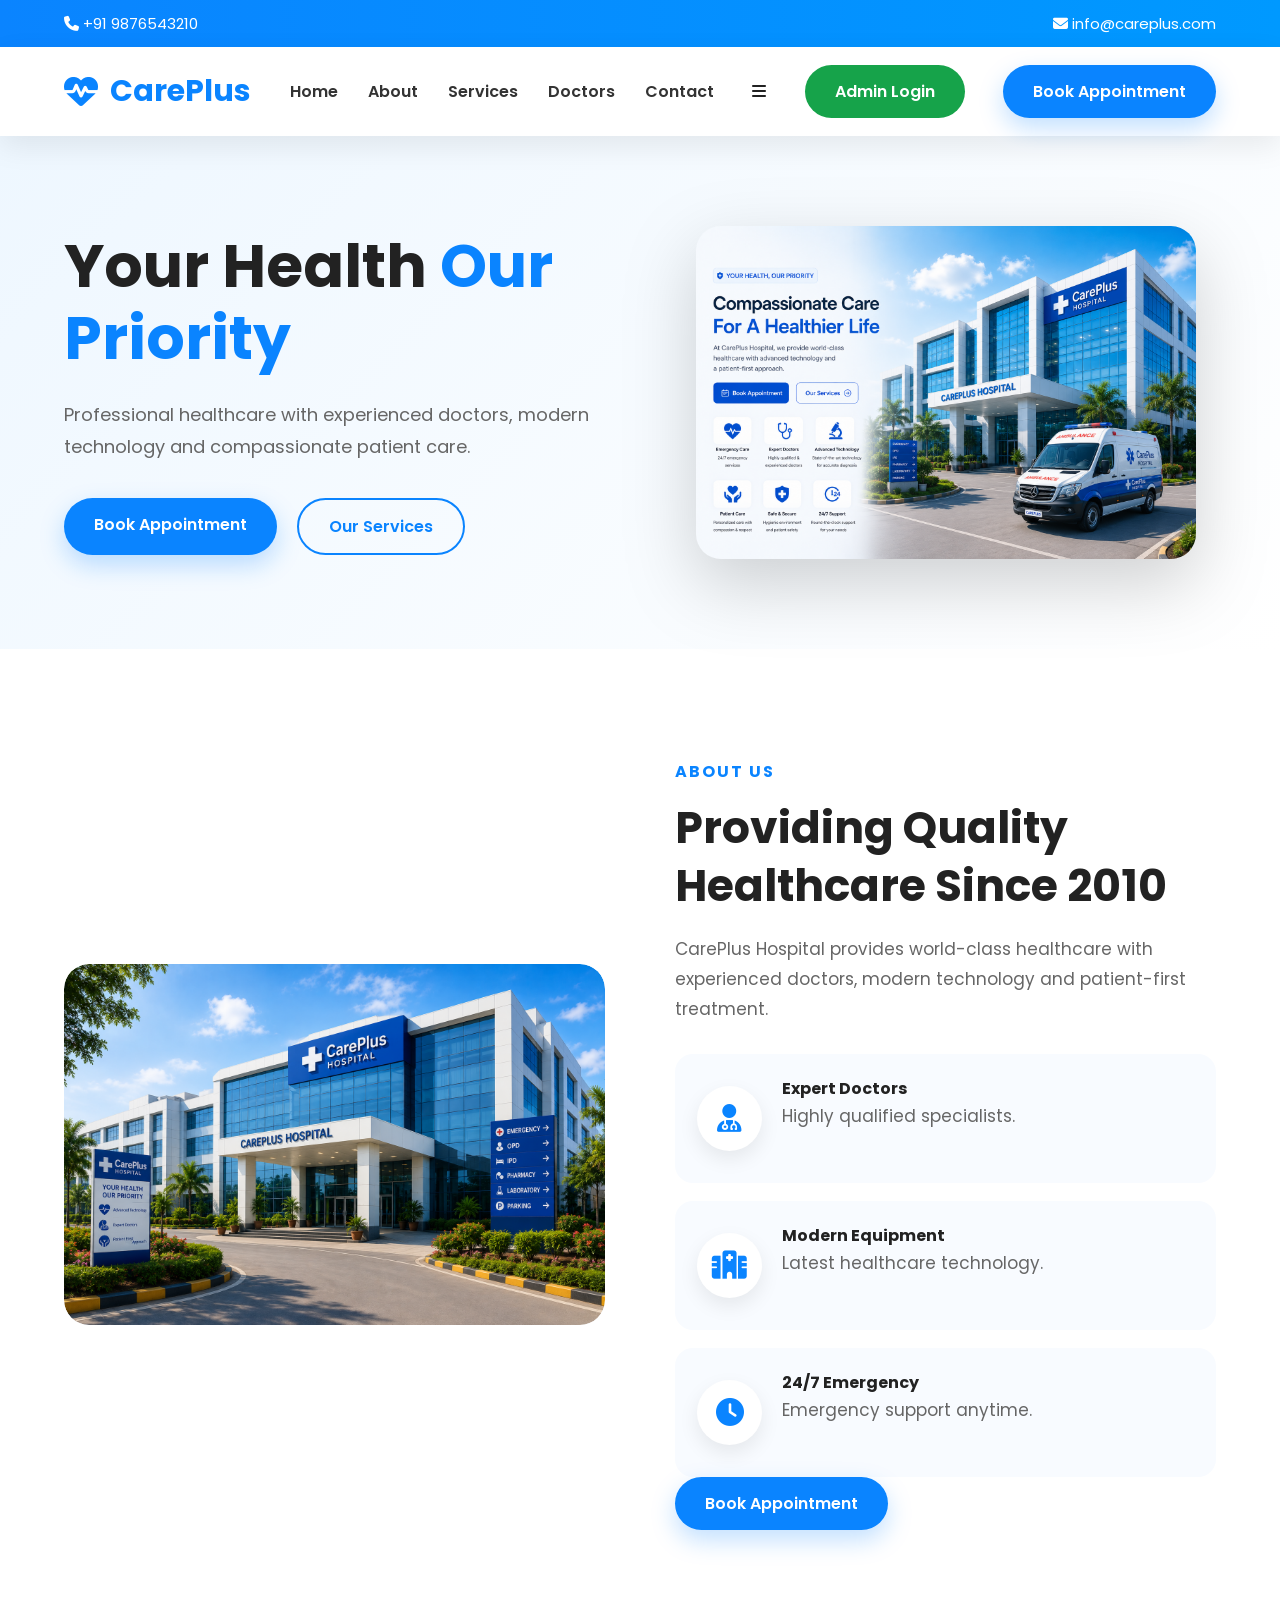
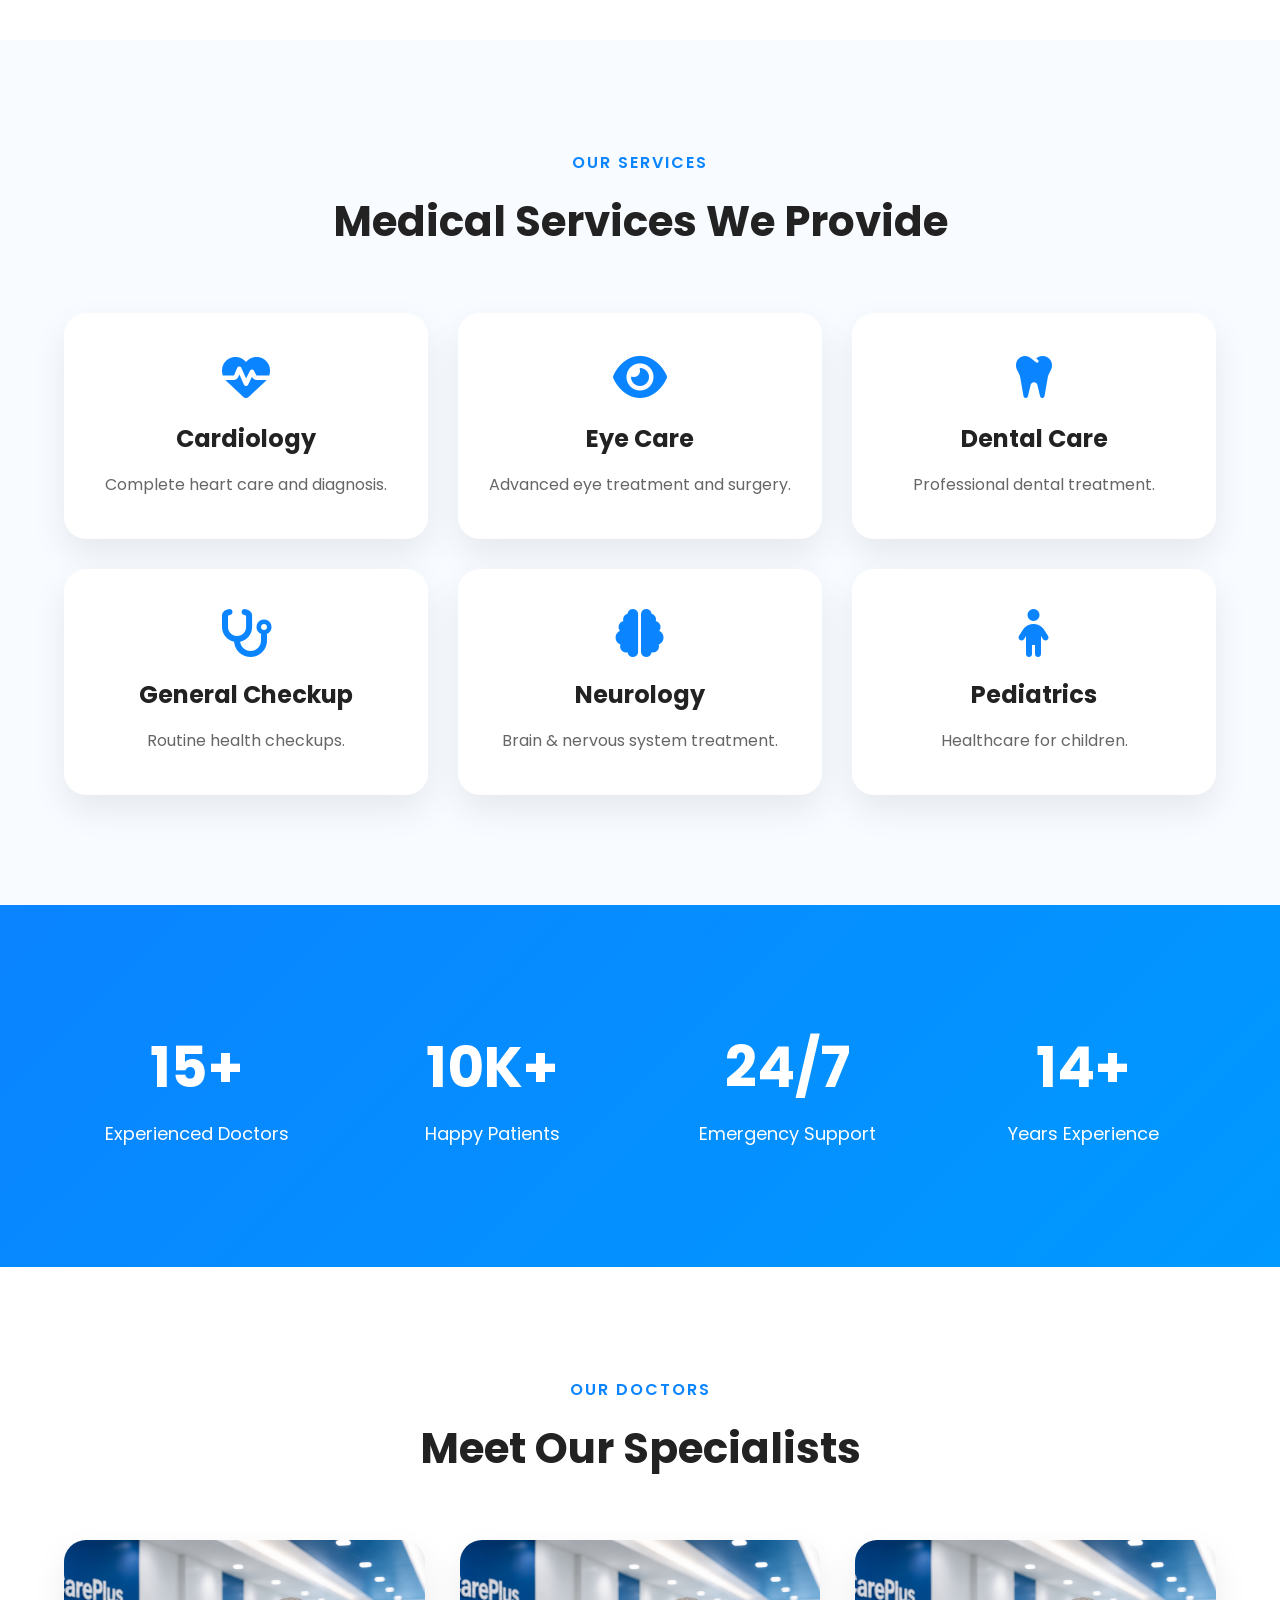
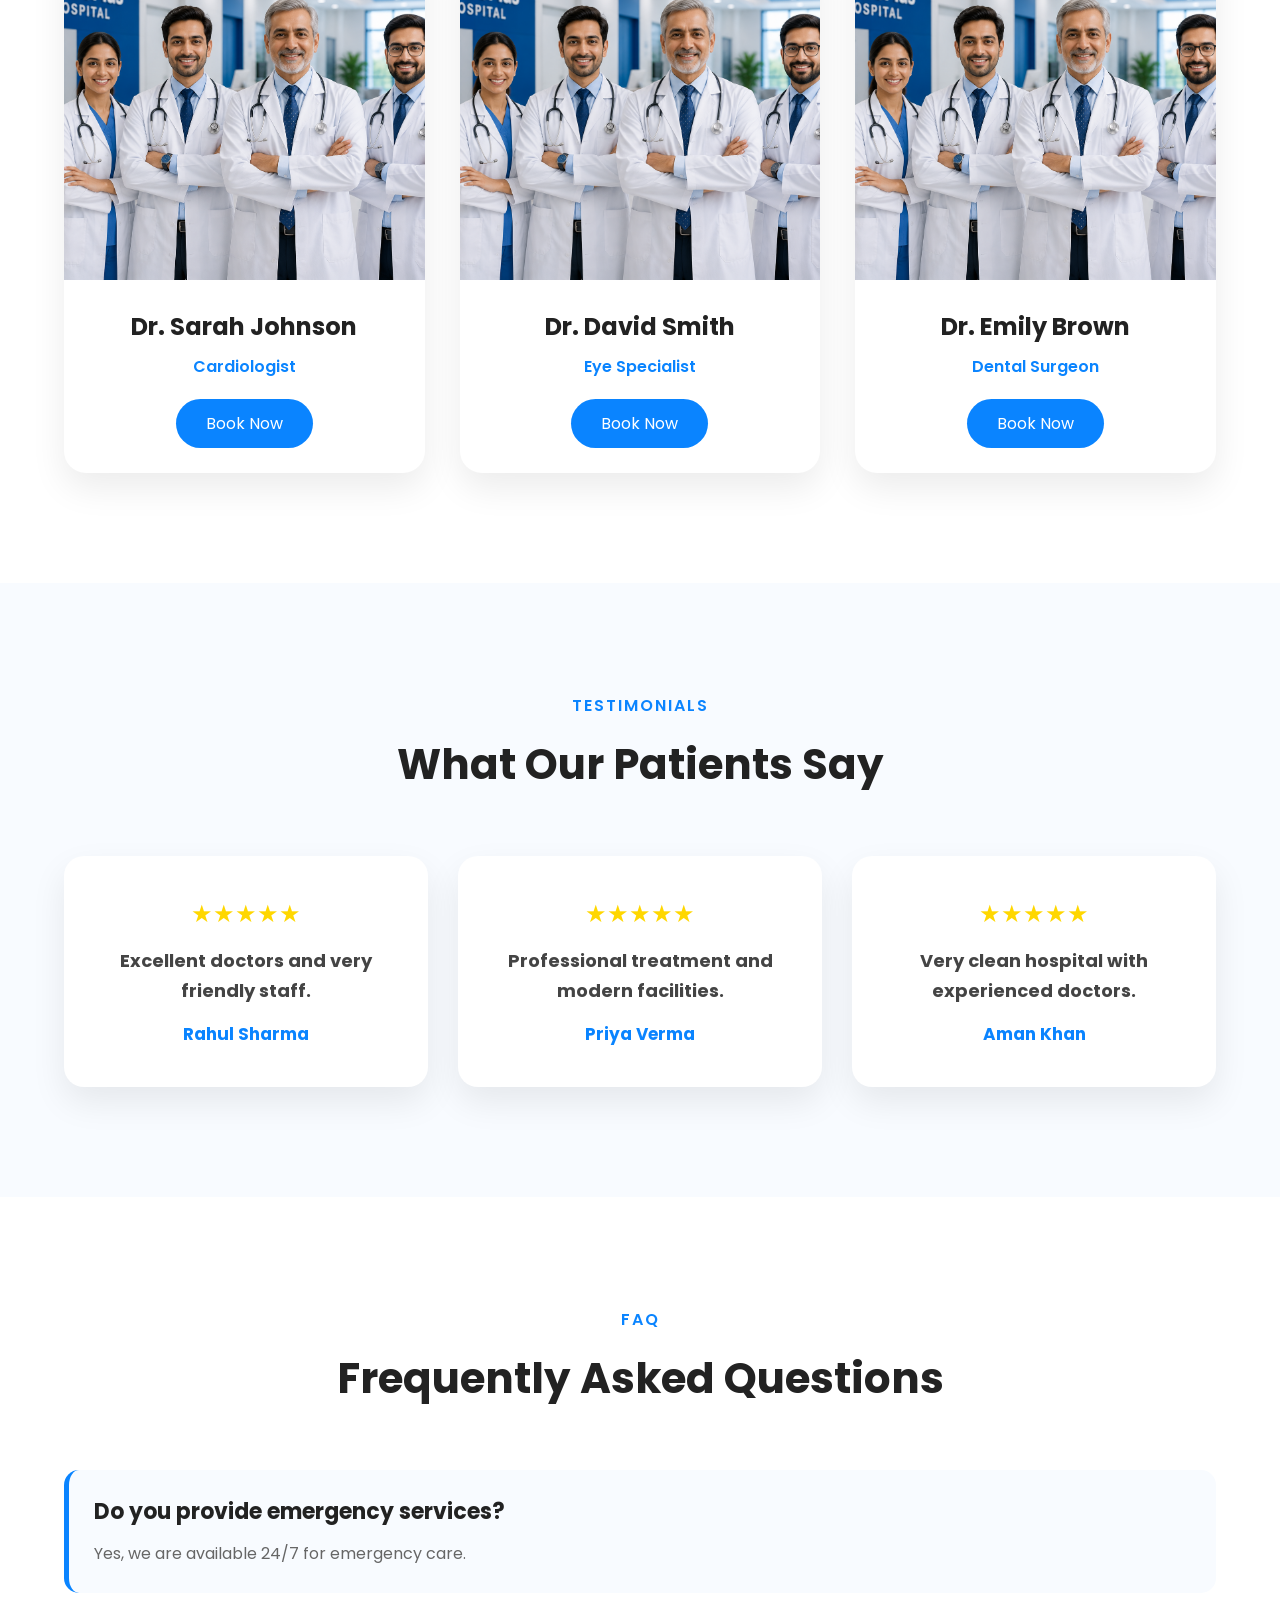
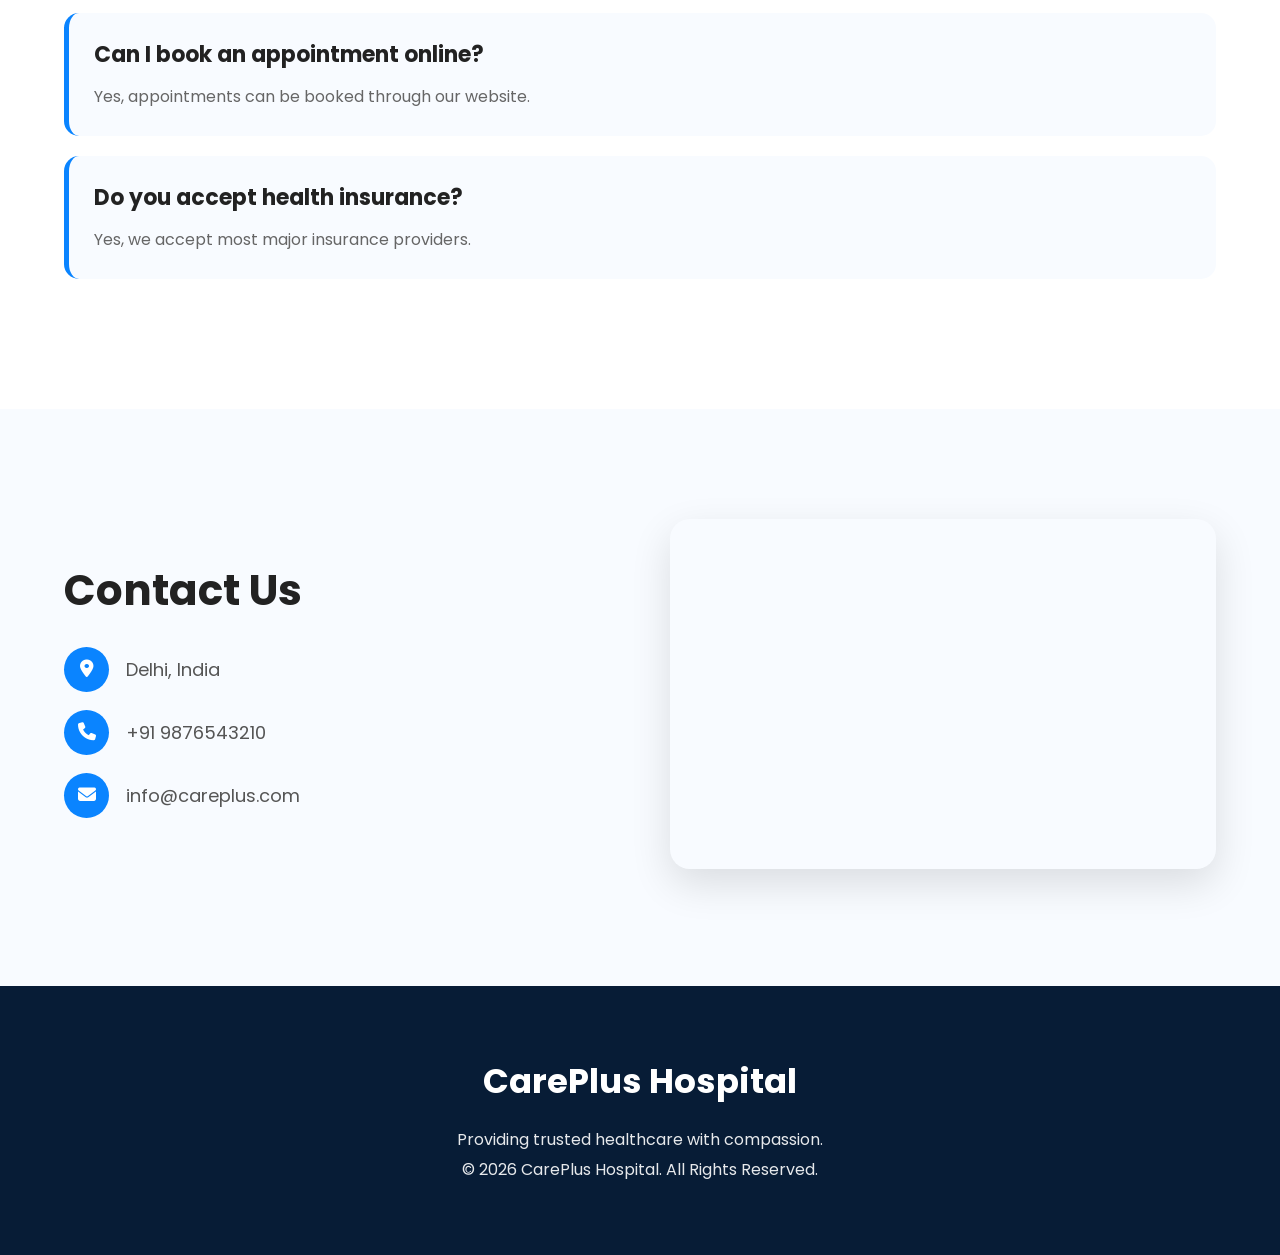
==== commit f0190dd7: "Update index.html" ====
--- a/index.html
+++ b/index.html
@@ -73,6 +73,9 @@
 <a href="#contact">Contact</a>
 
 </nav>
+<div class="menu-toggle" id="menu-toggle">
+    <i class="fa-solid fa-bars"></i>
+</div>
 <a href="login.html" class="admin-btn">Admin Login</a>
   
 <a href="appointment.html" class="btn">
--- a/style.css
+++ b/style.css
@@ -1,5 +1,5 @@
 /* ==========================
-   RESET
+RESET
 ========================== */
 
 *{
@@ -10,6 +10,10 @@
 scroll-behavior:smooth;
 }
 
+html{
+scroll-behavior:smooth;
+}
+
 body{
 background:#f8fbff;
 color:#222;
@@ -27,9 +31,9 @@
 ========================== */
 
 .top-bar{
-background:#0A84FF;
-color:#fff;
-padding:10px 0;
+background:linear-gradient(90deg,#0A84FF,#0099ff);
+color:#fff;
+padding:12px 0;
 font-size:15px;
 }
 
@@ -37,6 +41,8 @@
 display:flex;
 justify-content:space-between;
 align-items:center;
+gap:15px;
+flex-wrap:wrap;
 }
 
 /* ==========================
@@ -47,8 +53,11 @@
 position:sticky;
 top:0;
 z-index:999;
-background:#fff;
-box-shadow:0 5px 20px rgba(0,0,0,.08);
+background:rgba(255,255,255,.95);
+backdrop-filter:blur(12px);
+-webkit-backdrop-filter:blur(12px);
+box-shadow:0 10px 30px rgba(0,0,0,.08);
+transition:.35s;
 }
 
 .nav{
@@ -56,12 +65,13 @@
 justify-content:space-between;
 align-items:center;
 padding:18px 0;
+gap:20px;
 }
 
 .logo{
 display:flex;
 align-items:center;
-gap:10px;
+gap:12px;
 }
 
 .logo i{
@@ -70,38 +80,113 @@
 }
 
 .logo h2{
-font-size:28px;
-color:#0A84FF;
-}
+font-size:30px;
+font-weight:700;
+color:#0A84FF;
+}
+
+/* ==========================
+NAVIGATION
+========================== */
 
 nav{
 display:flex;
 gap:30px;
+align-items:center;
 }
 
 nav a{
+position:relative;
 text-decoration:none;
-font-weight:500;
+font-weight:600;
 color:#333;
+padding:6px 0;
 transition:.3s;
 }
 
+nav a::after{
+content:"";
+position:absolute;
+left:0;
+bottom:-5px;
+width:0;
+height:3px;
+background:#0A84FF;
+border-radius:20px;
+transition:.3s;
+}
+
 nav a:hover{
 color:#0A84FF;
 }
 
-.btn{
-background:#0A84FF;
-color:#fff;
+nav a:hover::after{
+width:100%;
+}
+
+/* ==========================
+BUTTONS
+========================== */
+
+.btn,
+.primary,
+.secondary,
+.admin-btn{
+
+display:inline-block;
 padding:14px 30px;
 border-radius:50px;
 text-decoration:none;
-transition:.3s;
 font-weight:600;
-}
-
-.btn:hover{
+transition:.35s;
+cursor:pointer;
+
+}
+
+.btn,
+.primary{
+
+background:#0A84FF;
+color:#fff;
+box-shadow:0 10px 25px rgba(10,132,255,.25);
+
+}
+
+.btn:hover,
+.primary:hover{
+
+transform:translateY(-4px);
 background:#006be0;
+box-shadow:0 18px 35px rgba(10,132,255,.35);
+
+}
+
+.secondary{
+
+border:2px solid #0A84FF;
+color:#0A84FF;
+
+}
+
+.secondary:hover{
+
+background:#0A84FF;
+color:#fff;
+
+}
+
+.admin-btn{
+
+background:#16a34a;
+color:#fff;
+
+}
+
+.admin-btn:hover{
+
+background:#15803d;
+transform:translateY(-3px);
+
 }
 
 /* ==========================
@@ -109,79 +194,75 @@
 ========================== */
 
 .hero{
-padding:80px 0;
+
+padding:90px 0;
 background:linear-gradient(135deg,#eef7ff,#ffffff);
+
 }
 
 .hero-content{
+
 display:flex;
 align-items:center;
 justify-content:space-between;
-gap:60px;
+gap:70px;
+
 }
 
 .hero .left{
+
 flex:1;
+
 }
 
 .hero .left h1{
-font-size:58px;
-line-height:70px;
-margin-bottom:20px;
+
+font-size:60px;
+line-height:72px;
+margin-bottom:25px;
+font-weight:700;
+
 }
 
 .hero .left h1 span{
-color:#0A84FF;
+
+color:#0A84FF;
+
 }
 
 .hero .left p{
+
 font-size:18px;
-line-height:30px;
+line-height:32px;
 color:#666;
-margin-bottom:30px;
+margin-bottom:35px;
+
 }
 
 .hero-buttons{
+
 display:flex;
 gap:20px;
-}
-
-.primary,
-.secondary{
-padding:15px 30px;
-border-radius:50px;
-text-decoration:none;
-font-weight:600;
-}
-
-.primary{
-background:#0A84FF;
-color:#fff;
-}
-
-.secondary{
-border:2px solid #0A84FF;
-color:#0A84FF;
-}
-
-.primary:hover{
-background:#006be0;
-}
-
-.secondary:hover{
-background:#0A84FF;
-color:#fff;
+flex-wrap:wrap;
+
 }
 
 .hero .right{
+
 flex:1;
-text-align:center;
+display:flex;
+justify-content:center;
+
 }
 
 .hero .right img{
+
 width:100%;
-max-width:480px;
-animation:float 4s ease-in-out infinite;
+max-width:500px;
+border-radius:25px;
+filter:drop-shadow(0 25px 35px rgba(0,0,0,.18));
+animation:float 5s ease-in-out infinite;
+
 }
 
 @keyframes float{
@@ -191,7 +272,7 @@
 }
 
 50%{
-transform:translateY(-15px);
+transform:translateY(-18px);
 }
 
 100%{
@@ -205,19 +286,25 @@
 ========================== */
 
 .section-heading{
+
 text-align:center;
 margin-bottom:60px;
+
 }
 
 .section-heading span{
+
 color:#0A84FF;
 font-weight:600;
 letter-spacing:2px;
+
 }
 
 .section-heading h2{
+
 font-size:42px;
 margin-top:15px;
+
 }
 
 /* ==========================
@@ -227,42 +314,87 @@
 @media(max-width:991px){
 
 .hero-content{
+
+flex-direction:column-reverse;
+text-align:center;
+
+}
+
+.hero-buttons{
+
+justify-content:center;
+
+}
+
+.top-bar .container{
+
 flex-direction:column;
 text-align:center;
-}
-
-.hero-buttons{
+
+}
+
+nav{
+
+gap:18px;
+flex-wrap:wrap;
 justify-content:center;
-}
-
-nav{
-display:none;
-}
-
-.top-bar .container{
+
+}
+
+}
+
+@media(max-width:768px){
+
+.container{
+
+width:94%;
+
+}
+
+.nav{
+
 flex-direction:column;
-gap:8px;
-}
-
-}
-
-@media(max-width:600px){
+gap:18px;
+
+}
+
+.hero{
+
+padding:60px 0;
+
+}
 
 .hero .left h1{
+
 font-size:38px;
 line-height:48px;
+
 }
 
 .hero .left p{
+
 font-size:16px;
-}
-
-.btn{
-padding:12px 24px;
+line-height:28px;
+
 }
 
 .hero-buttons{
+
 flex-direction:column;
+
+}
+
+.hero-buttons a{
+
+width:100%;
+text-align:center;
+
+}
+
+.hero .right img{
+
+max-width:320px;
+
 }
 
 }
@@ -271,76 +403,87 @@
 ========================== */
 
 .about{
-padding:100px 0;
+padding:110px 0;
 background:#fff;
 }
 
 .about-container{
 display:grid;
 grid-template-columns:1fr 1fr;
-gap:60px;
+gap:70px;
 align-items:center;
+}
+
+.about-image{
+overflow:hidden;
+border-radius:25px;
 }
 
 .about-image img{
 width:100%;
+display:block;
 border-radius:25px;
-box-shadow:0 15px 40px rgba(0,0,0,.15);
+transition:.5s;
+box-shadow:0 20px 50px rgba(0,0,0,.15);
+}
+
+.about-image:hover img{
+transform:scale(1.05);
 }
 
 .section-tag{
 display:inline-block;
 color:#0A84FF;
-font-weight:600;
+font-weight:700;
 letter-spacing:2px;
 margin-bottom:15px;
 }
 
 .about-content h2{
-font-size:42px;
+font-size:44px;
 margin-bottom:20px;
+line-height:1.3;
 }
 
 .about-content p{
 font-size:17px;
 line-height:30px;
 color:#666;
-margin-bottom:25px;
+margin-bottom:30px;
 }
 
 .about-features{
 display:flex;
 flex-direction:column;
-gap:20px;
-margin-bottom:30px;
+gap:18px;
 }
 
 .feature{
 display:flex;
 align-items:center;
 gap:20px;
-padding:18px;
-background:#f7fbff;
-border-radius:15px;
-transition:.3s;
+padding:22px;
+background:#f8fbff;
+border-radius:18px;
+transition:.35s;
 }
 
 .feature:hover{
-transform:translateX(8px);
-background:#eef7ff;
+transform:translateY(-5px);
+box-shadow:0 15px 30px rgba(0,0,0,.08);
 }
 
 .feature i{
-font-size:30px;
-color:#0A84FF;
-width:60px;
-height:60px;
-background:#fff;
-border-radius:50%;
+width:65px;
+height:65px;
 display:flex;
 justify-content:center;
 align-items:center;
-box-shadow:0 5px 15px rgba(0,0,0,.08);
+font-size:28px;
+background:#fff;
+color:#0A84FF;
+border-radius:50%;
+box-shadow:0 8px 20px rgba(0,0,0,.08);
 }
 
 /* ==========================
@@ -348,7 +491,7 @@
 ========================== */
 
 .services{
-padding:100px 0;
+padding:110px 0;
 background:#f8fbff;
 }
 
@@ -360,27 +503,27 @@
 
 .service-card{
 background:#fff;
-padding:35px;
-border-radius:20px;
-text-align:center;
-box-shadow:0 10px 30px rgba(0,0,0,.08);
-transition:.4s;
+padding:40px 30px;
+border-radius:22px;
+text-align:center;
+transition:.35s;
+box-shadow:0 15px 35px rgba(0,0,0,.08);
 }
 
 .service-card:hover{
-transform:translateY(-12px);
-box-shadow:0 20px 40px rgba(0,0,0,.12);
+transform:translateY(-10px);
+box-shadow:0 25px 45px rgba(0,0,0,.12);
 }
 
 .service-card i{
-font-size:42px;
+font-size:48px;
 color:#0A84FF;
 margin-bottom:20px;
 }
 
 .service-card h3{
+font-size:24px;
 margin-bottom:15px;
-font-size:24px;
 }
 
 .service-card p{
@@ -393,8 +536,8 @@
 ========================== */
 
 .counter{
-padding:90px 0;
-background:linear-gradient(135deg,#0A84FF,#00B4FF);
+padding:100px 0;
+background:linear-gradient(135deg,#0A84FF,#0099ff);
 color:#fff;
 }
 
@@ -405,9 +548,14 @@
 text-align:center;
 }
 
+.counter-grid div{
+padding:20px;
+}
+
 .counter-grid h2{
-font-size:52px;
+font-size:56px;
 margin-bottom:10px;
+font-weight:700;
 }
 
 .counter-grid p{
@@ -415,39 +563,12 @@
 }
 
 /* ==========================
-RESPONSIVE
-========================== */
-
-@media(max-width:991px){
-
-.about-container{
-grid-template-columns:1fr;
-}
-
-.counter-grid{
-grid-template-columns:repeat(2,1fr);
-}
-
-}
-
-@media(max-width:600px){
-
-.counter-grid{
-grid-template-columns:1fr;
-}
-
-.about-content h2{
-font-size:32px;
-}
-
-}
-/* ==========================
 DOCTORS
 ========================== */
 
 .doctors{
-padding:100px 0;
-background:#ffffff;
+padding:110px 0;
+background:#fff;
 }
 
 .doctor-grid{
@@ -458,15 +579,15 @@
 
 .doctor-card{
 background:#fff;
-border-radius:20px;
+border-radius:22px;
 overflow:hidden;
 text-align:center;
-box-shadow:0 15px 40px rgba(0,0,0,.08);
 transition:.4s;
+box-shadow:0 15px 35px rgba(0,0,0,.08);
 }
 
 .doctor-card:hover{
-transform:translateY(-12px);
+transform:translateY(-10px);
 box-shadow:0 25px 45px rgba(0,0,0,.15);
 }
 
@@ -474,10 +595,15 @@
 width:100%;
 height:340px;
 object-fit:cover;
+transition:.5s;
+}
+
+.doctor-card:hover img{
+transform:scale(1.05);
 }
 
 .doctor-card h3{
-margin-top:20px;
+margin-top:22px;
 font-size:24px;
 }
 
@@ -499,7 +625,7 @@
 }
 
 .doctor-btn:hover{
-background:#0069d9;
+background:#006be0;
 }
 
 /* ==========================
@@ -507,7 +633,7 @@
 ========================== */
 
 .testimonials{
-padding:100px 0;
+padding:110px 0;
 background:#f8fbff;
 }
 
@@ -519,31 +645,33 @@
 
 .testimonial-card{
 background:#fff;
-padding:35px;
+padding:40px 30px;
 border-radius:20px;
 text-align:center;
-box-shadow:0 10px 30px rgba(0,0,0,.08);
-transition:.4s;
+box-shadow:0 15px 35px rgba(0,0,0,.08);
+transition:.35s;
 }
 
 .testimonial-card:hover{
-transform:translateY(-10px);
+transform:translateY(-8px);
 }
 
 .testimonial-card p{
-font-size:22px;
+font-size:24px;
 color:#FFD700;
 margin-bottom:15px;
 }
 
 .testimonial-card h4{
 font-size:18px;
+line-height:30px;
 margin-bottom:15px;
-color:#333;
+color:#444;
 }
 
 .testimonial-card h5{
 color:#0A84FF;
+font-size:17px;
 }
 
 /* ==========================
@@ -551,7 +679,7 @@
 ========================== */
 
 .faq{
-padding:100px 0;
+padding:110px 0;
 background:#fff;
 }
 
@@ -559,53 +687,116 @@
 background:#f8fbff;
 padding:25px;
 border-left:5px solid #0A84FF;
+border-radius:15px;
 margin-bottom:20px;
-border-radius:12px;
-transition:.3s;
+transition:.35s;
 }
 
 .faq-box:hover{
-transform:translateX(10px);
+transform:translateX(8px);
+box-shadow:0 10px 25px rgba(0,0,0,.08);
 }
 
 .faq-box h3{
-margin-bottom:10px;
-}
-
+margin-bottom:12px;
+font-size:22px;
+}
+
+.faq-box p{
+color:#666;
+line-height:28px;
+}
+
+/* ==========================
+RESPONSIVE
+========================== */
+
+@media(max-width:991px){
+
+.about-container{
+grid-template-columns:1fr;
+}
+
+.counter-grid{
+grid-template-columns:repeat(2,1fr);
+}
+
+}
+
+@media(max-width:768px){
+
+.about-content{
+text-align:center;
+}
+
+.feature{
+flex-direction:column;
+text-align:center;
+}
+
+.counter-grid{
+grid-template-columns:1fr;
+}
+
+.about-content h2{
+font-size:34px;
+}
+
+.doctor-card img{
+height:260px;
+}
+
+}
 /* ==========================
 CONTACT
 ========================== */
 
 .contact{
-padding:100px 0;
+padding:110px 0;
 background:#f8fbff;
 }
 
 .contact-grid{
 display:grid;
 grid-template-columns:1fr 1fr;
-gap:50px;
+gap:60px;
 align-items:center;
 }
 
 .contact-grid h2{
-margin-bottom:20px;
-font-size:36px;
+font-size:42px;
+margin-bottom:25px;
 }
 
 .contact-grid p{
-margin:15px 0;
 font-size:18px;
+margin:18px 0;
+color:#555;
 }
 
 .contact-grid i{
-color:#0A84FF;
-margin-right:10px;
+width:45px;
+height:45px;
+background:#0A84FF;
+color:#fff;
+border-radius:50%;
+display:inline-flex;
+justify-content:center;
+align-items:center;
+margin-right:12px;
 }
 
 .contact iframe{
+width:100%;
+height:350px;
+border:none;
 border-radius:20px;
-box-shadow:0 10px 30px rgba(0,0,0,.12);
+box-shadow:0 15px 40px rgba(0,0,0,.12);
+transition:.4s;
+}
+
+.contact iframe:hover{
+transform:scale(1.02);
 }
 
 /* ==========================
@@ -613,48 +804,23 @@
 ========================== */
 
 footer{
-background:#0A84FF;
-color:#fff;
-text-align:center;
-padding:50px 20px;
+background:#071c36;
+color:#fff;
+padding:70px 20px;
+text-align:center;
 }
 
 footer h2{
-margin-bottom:15px;
-font-size:32px;
+font-size:34px;
+margin-bottom:18px;
 }
 
 footer p{
-margin:8px 0;
-}
-
-/* ==========================
-RESPONSIVE
-========================== */
-
-@media(max-width:991px){
-
-.contact-grid{
-grid-template-columns:1fr;
-}
-
-}
-
-@media(max-width:600px){
-
-.doctor-card img{
-height:260px;
-}
-
-.section-heading h2{
-font-size:30px;
-}
-
-footer h2{
-font-size:26px;
-}
-
-}
+font-size:16px;
+line-height:30px;
+opacity:.9;
+}
+
 /* ==========================
 APPOINTMENT PAGE
 ========================== */
@@ -668,10 +834,10 @@
 .appointment-card{
 display:grid;
 grid-template-columns:1fr 1fr;
-gap:50px;
+gap:60px;
 background:#fff;
+padding:50px;
 border-radius:25px;
-padding:50px;
 box-shadow:0 20px 60px rgba(0,0,0,.12);
 }
 
@@ -689,7 +855,7 @@
 .appointment-left p{
 line-height:30px;
 color:#666;
-margin-bottom:30px;
+margin-bottom:25px;
 }
 
 .appointment-left ul{
@@ -698,7 +864,7 @@
 
 .appointment-left li{
 margin:18px 0;
-font-size:18px;
+font-size:17px;
 }
 
 .appointment-left i{
@@ -715,59 +881,37 @@
 .appointment-right input,
 .appointment-right select,
 .appointment-right textarea{
-
 padding:16px;
 border:1px solid #ddd;
 border-radius:12px;
 font-size:16px;
+transition:.3s;
 outline:none;
-transition:.3s;
-
 }
 
 .appointment-right input:focus,
 .appointment-right select:focus,
 .appointment-right textarea:focus{
-
 border-color:#0A84FF;
-box-shadow:0 0 15px rgba(10,132,255,.15);
-
+box-shadow:0 0 15px rgba(10,132,255,.18);
 }
 
 .appointment-btn{
-
 padding:18px;
 border:none;
+border-radius:12px;
 background:#0A84FF;
 color:#fff;
 font-size:18px;
-border-radius:12px;
 cursor:pointer;
 transition:.3s;
-
 }
 
 .appointment-btn:hover{
-
 background:#006be0;
-
-}
-
-@media(max-width:900px){
-
-.appointment-card{
-
-grid-template-columns:1fr;
-
-}
-
-.appointment-left{
-
-text-align:center;
-
-}
-
-}
+transform:translateY(-3px);
+}
+
 /* ==========================
 ADMIN DASHBOARD
 ========================== */
@@ -778,25 +922,17 @@
 min-height:100vh;
 }
 
-.dashboard-header{
-margin-bottom:40px;
-}
-
 .dashboard-header h1{
 font-size:40px;
 color:#0A84FF;
 margin-bottom:10px;
-}
-
-.dashboard-header p{
-color:#666;
 }
 
 .dashboard-cards{
 display:grid;
 grid-template-columns:repeat(4,1fr);
 gap:25px;
-margin-bottom:40px;
+margin:40px 0;
 }
 
 .dash-card{
@@ -804,7 +940,7 @@
 padding:30px;
 border-radius:18px;
 text-align:center;
-box-shadow:0 10px 25px rgba(0,0,0,.08);
+box-shadow:0 12px 30px rgba(0,0,0,.08);
 transition:.3s;
 }
 
@@ -818,15 +954,10 @@
 margin-bottom:10px;
 }
 
-.dash-card p{
-font-size:17px;
-color:#666;
-}
-
 .table-box{
 background:#fff;
+padding:25px;
 border-radius:20px;
-padding:25px;
 overflow-x:auto;
 box-shadow:0 10px 30px rgba(0,0,0,.08);
 }
@@ -836,69 +967,128 @@
 border-collapse:collapse;
 }
 
-table thead{
+thead{
 background:#0A84FF;
 color:#fff;
 }
 
-table th,
-table td{
+th,
+td{
 padding:16px;
 text-align:center;
 border-bottom:1px solid #eee;
 }
 
+tr:hover{
+background:#f8fbff;
+}
+
 .status{
-padding:8px 16px;
-border-radius:30px;
+padding:8px 18px;
+border-radius:50px;
 font-size:14px;
 font-weight:600;
 }
 
 .pending{
-background:#FFF3CD;
+background:#fff3cd;
 color:#856404;
 }
 
 .approved{
-background:#D4EDDA;
+background:#d4edda;
 color:#155724;
 }
 
 .rejected{
-background:#F8D7DA;
-color:#721C24;
+background:#f8d7da;
+color:#721c24;
 }
 
 .action-btn{
-padding:8px 16px;
+padding:10px 18px;
 border:none;
 border-radius:8px;
 cursor:pointer;
 font-weight:600;
-margin:3px;
+margin:4px;
+transition:.3s;
 }
 
 .approve-btn{
-background:#16C79A;
+background:#16c79a;
 color:#fff;
 }
 
 .reject-btn{
-background:#FF4D4F;
+background:#ff4d4f;
 color:#fff;
 }
 
 .delete-btn{
-background:#333;
+background:#222;
 color:#fff;
 }
 
 .action-btn:hover{
+transform:translateY(-2px);
 opacity:.9;
 }
 
+/* ==========================
+SEARCH
+========================== */
+
+.search-box{
+margin:30px 0;
+}
+
+.search-box input{
+width:100%;
+padding:16px;
+font-size:17px;
+border:2px solid #ddd;
+border-radius:12px;
+outline:none;
+transition:.3s;
+}
+
+.search-box input:focus{
+border-color:#0A84FF;
+box-shadow:0 0 15px rgba(10,132,255,.15);
+}
+
+/* ==========================
+SCROLLBAR
+========================== */
+
+::-webkit-scrollbar{
+width:10px;
+}
+
+::-webkit-scrollbar-track{
+background:#f2f2f2;
+}
+
+::-webkit-scrollbar-thumb{
+background:#0A84FF;
+border-radius:10px;
+}
+
+::-webkit-scrollbar-thumb:hover{
+background:#006be0;
+}
+
+/* ==========================
+RESPONSIVE
+========================== */
+
 @media(max-width:992px){
+
+.contact-grid,
+.appointment-card{
+grid-template-columns:1fr;
+}
 
 .dashboard-cards{
 grid-template-columns:repeat(2,1fr);
@@ -906,47 +1096,65 @@
 
 }
 
-@media(max-width:600px){
+@media(max-width:768px){
+
+.contact{
+padding:70px 0;
+}
+
+.contact-grid{
+gap:40px;
+}
+
+.contact-grid h2{
+font-size:32px;
+text-align:center;
+}
+
+.contact-grid p{
+font-size:16px;
+}
+
+footer{
+padding:50px 20px;
+}
+
+footer h2{
+font-size:28px;
+}
+
+.appointment-card{
+padding:30px;
+}
+
+.appointment-left{
+text-align:center;
+}
+
+.appointment-left h2{
+font-size:32px;
+}
+
+.dashboard-header h1{
+font-size:30px;
+}
 
 .dashboard-cards{
 grid-template-columns:1fr;
 }
 
-.dashboard-header h1{
-font-size:30px;
-}
-
-table th,
-table td{
+table{
 font-size:14px;
+}
+
+th,
+td{
 padding:10px;
 }
 
-}
-.search-box{
-
-margin:30px 0;
-
-}
-
-.search-box input{
-
-width:100%;
-
-padding:16px;
-
-font-size:17px;
-
-border:2px solid #ddd;
-
-border-radius:12px;
-
-outline:none;
-
-}
-
-.search-box input:focus{
-
-border-color:#0A84FF;
-
-}
+.action-btn{
+padding:8px 12px;
+font-size:13px;
+}
+
+}
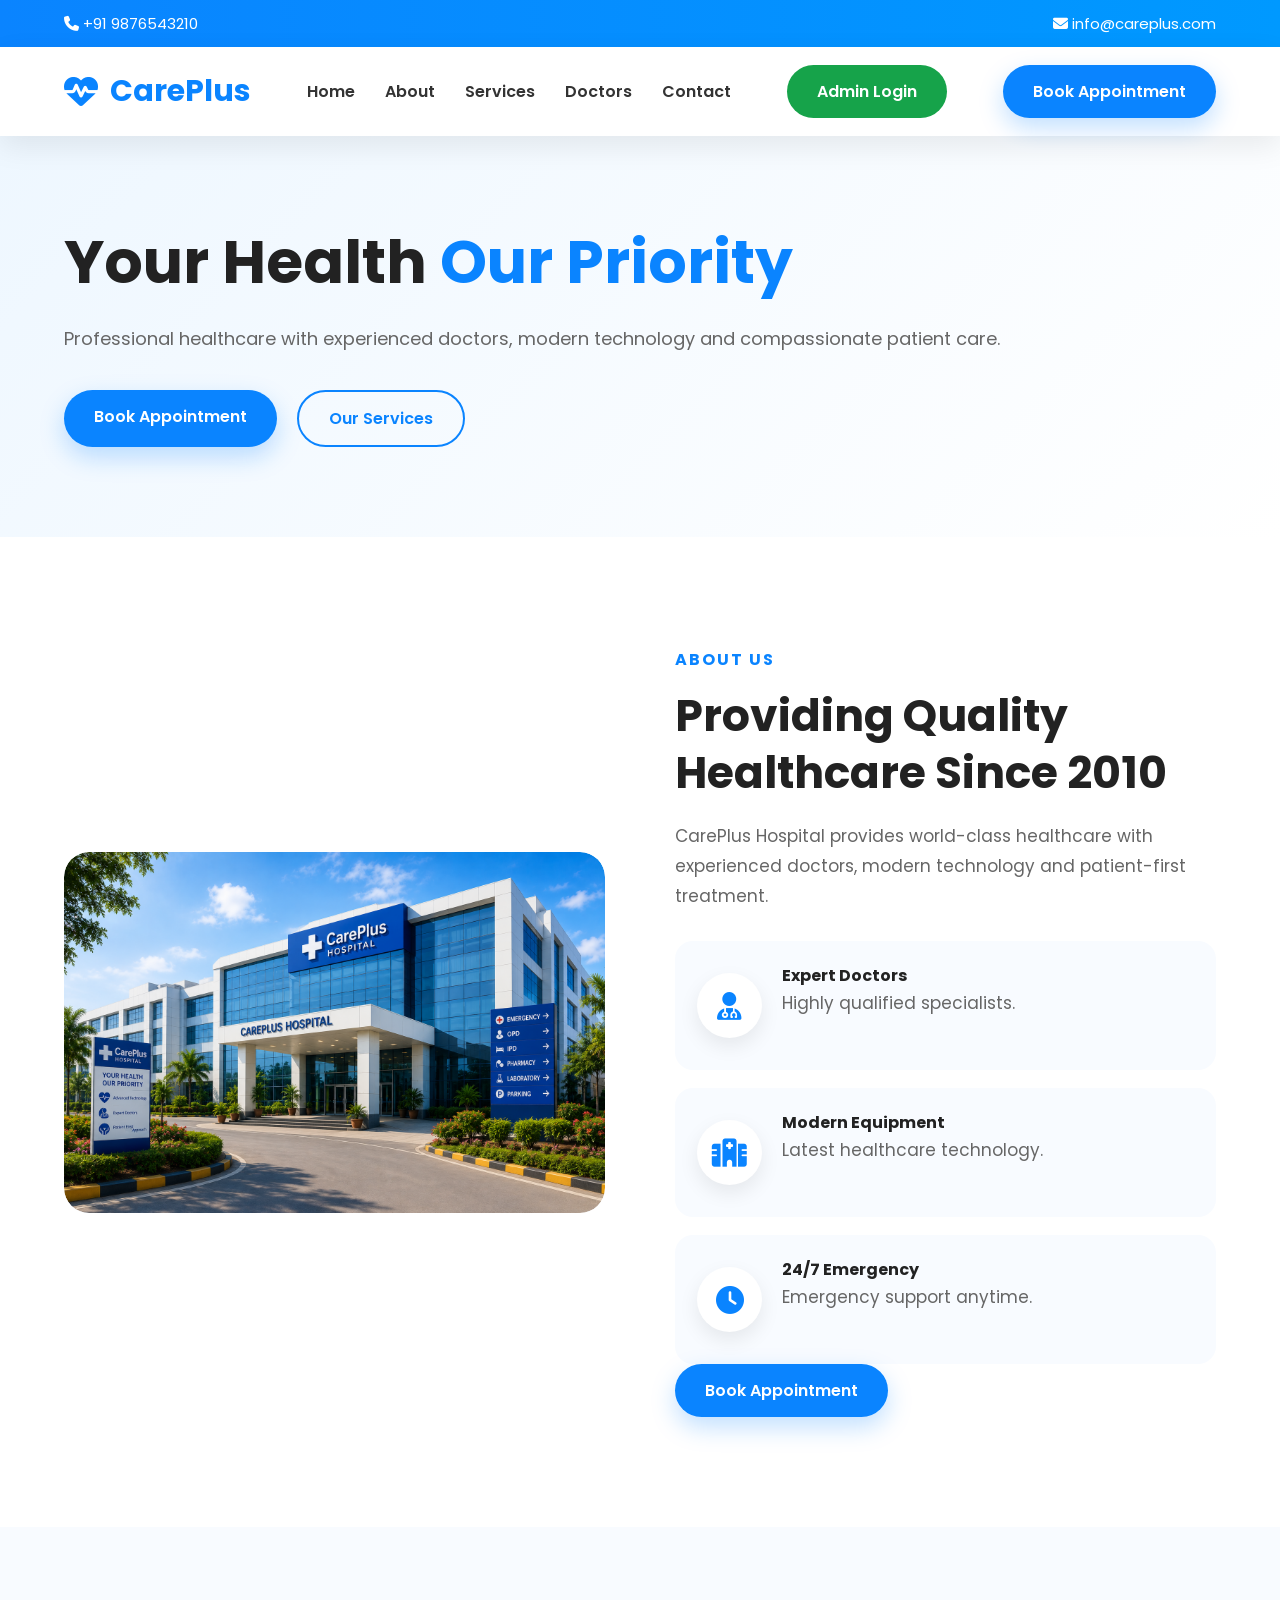
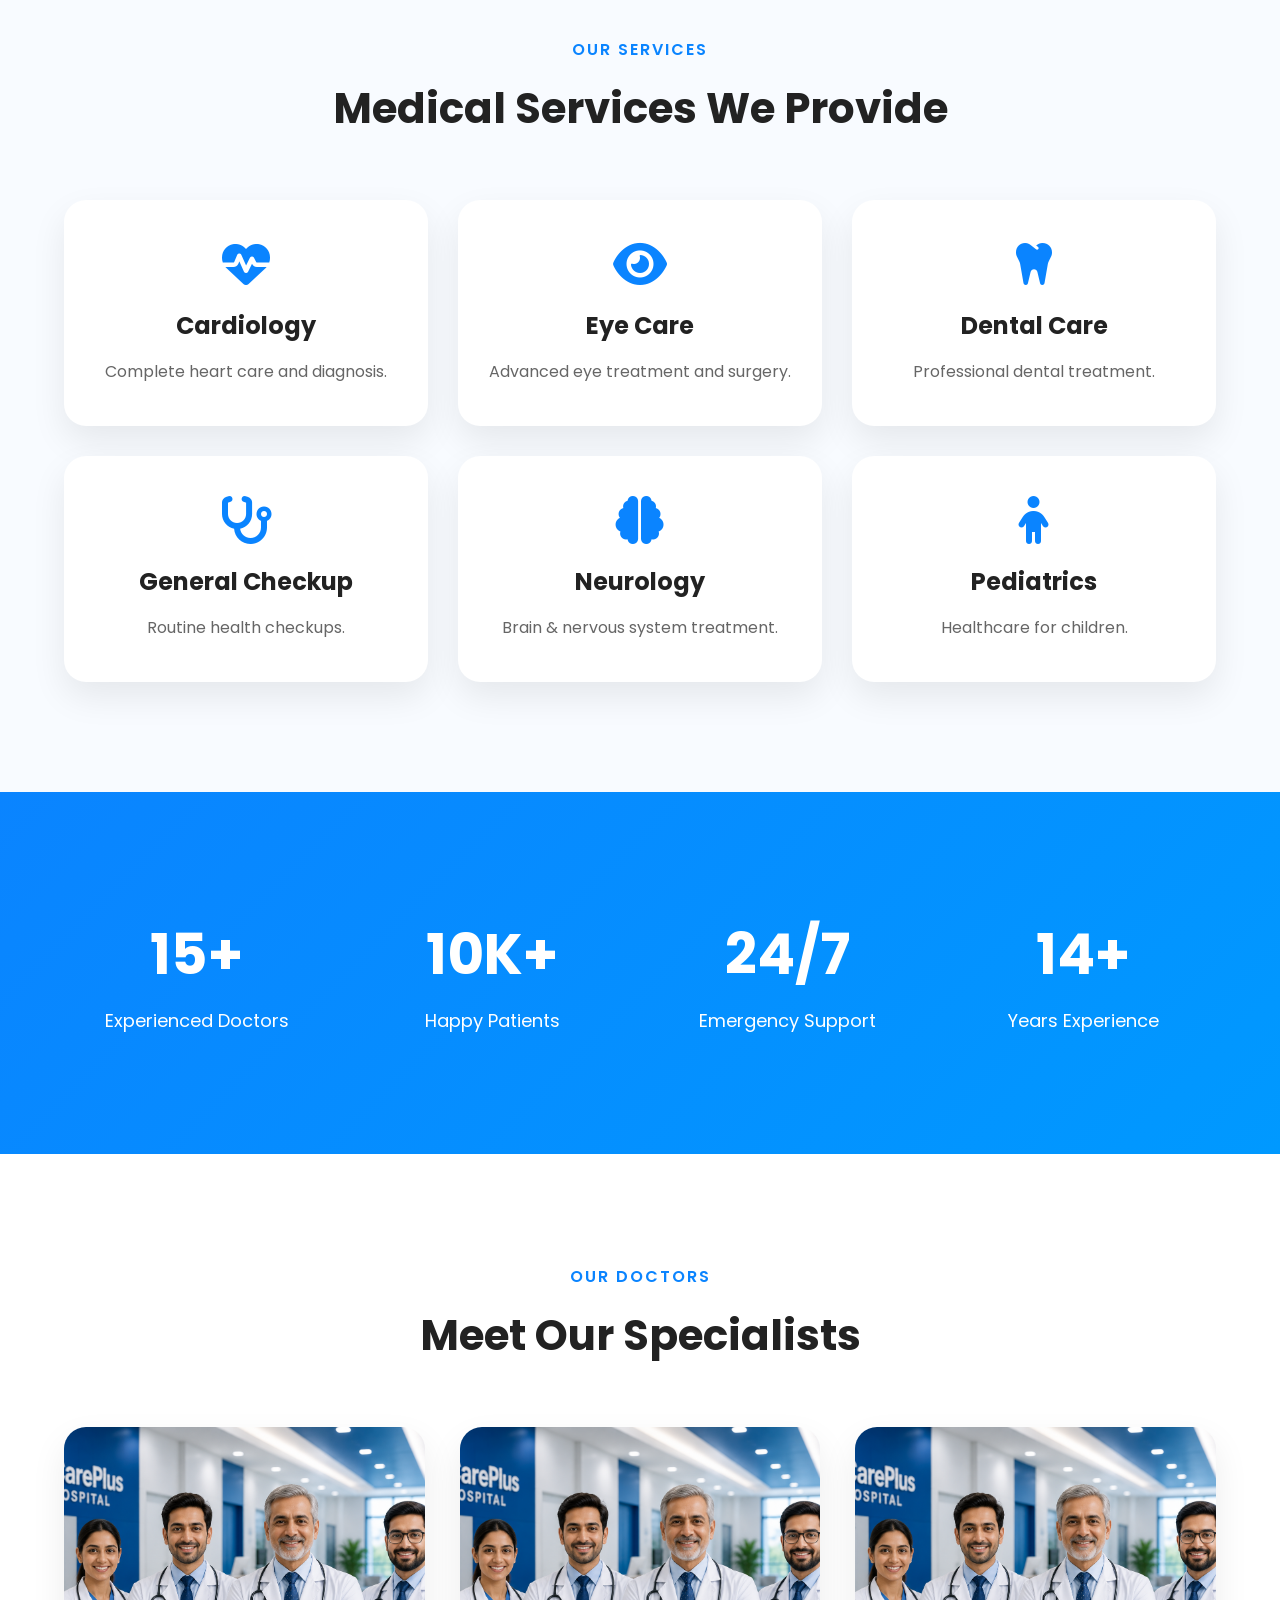
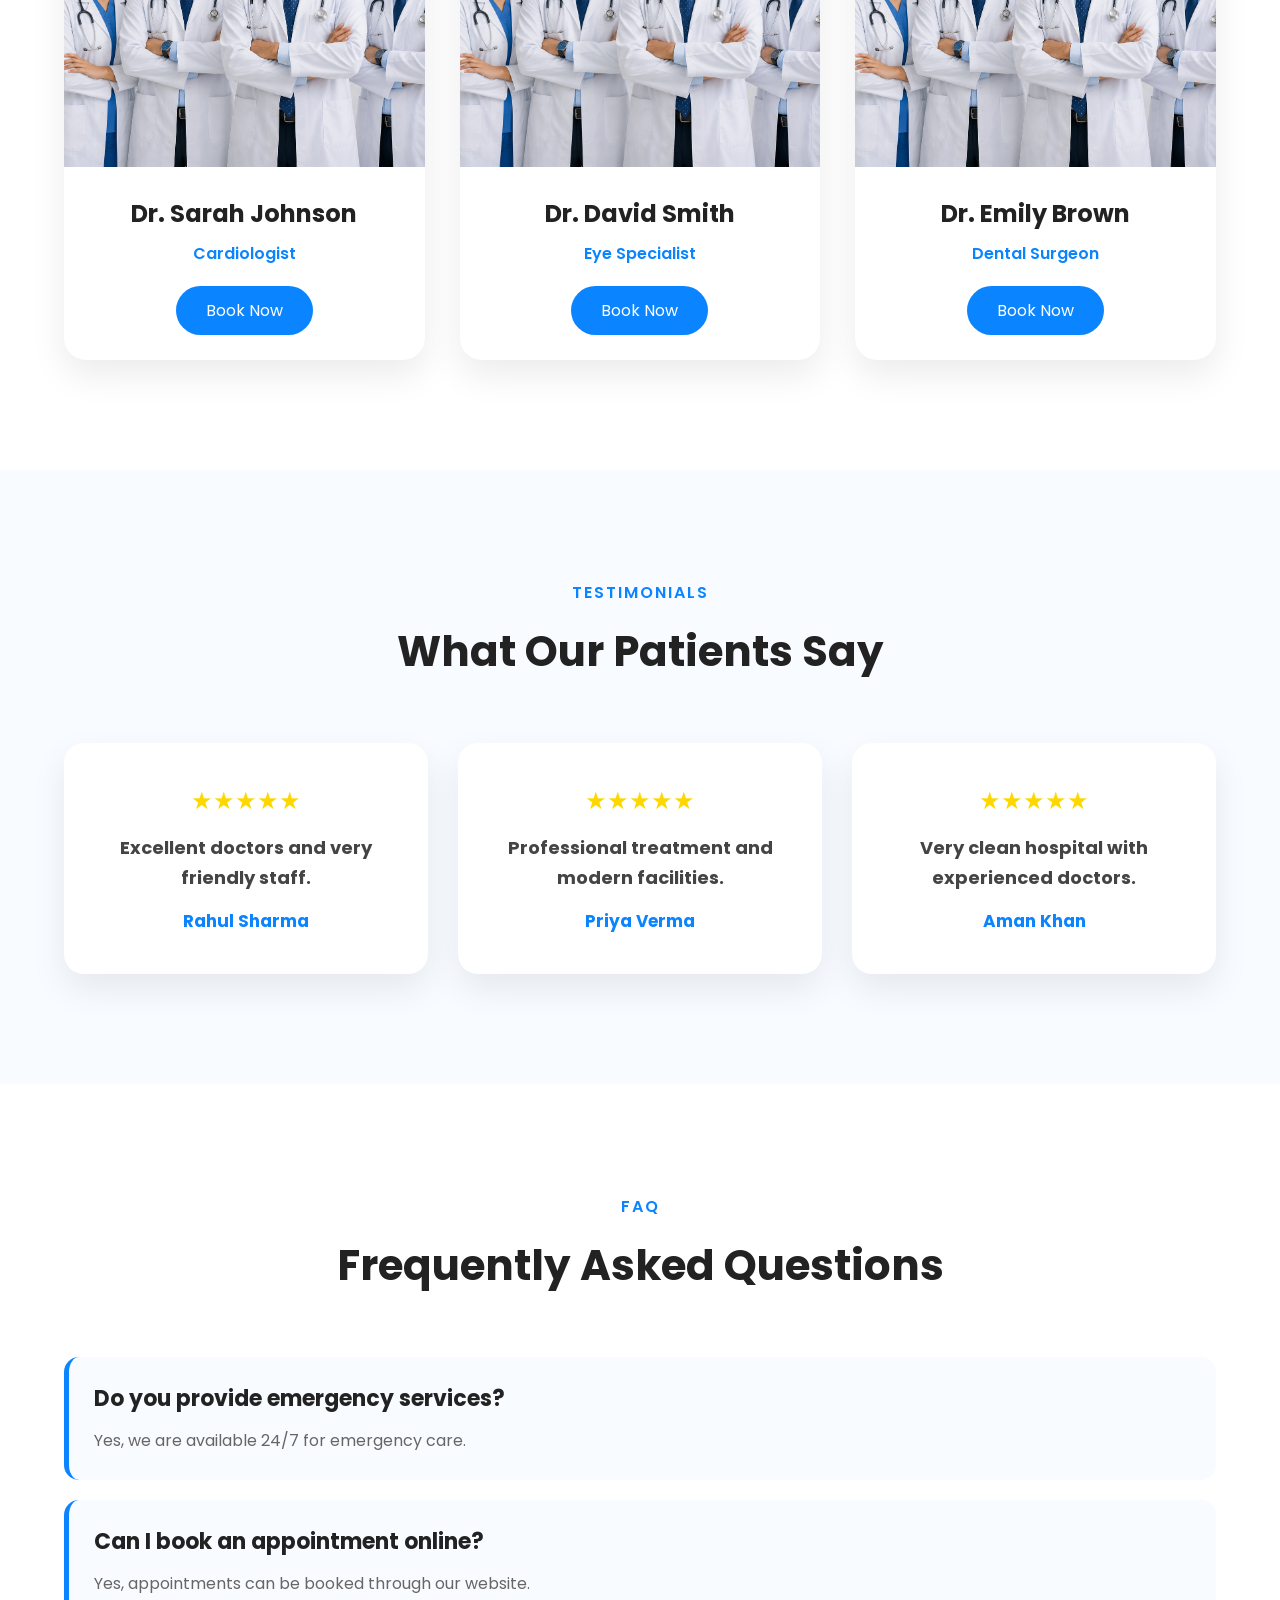
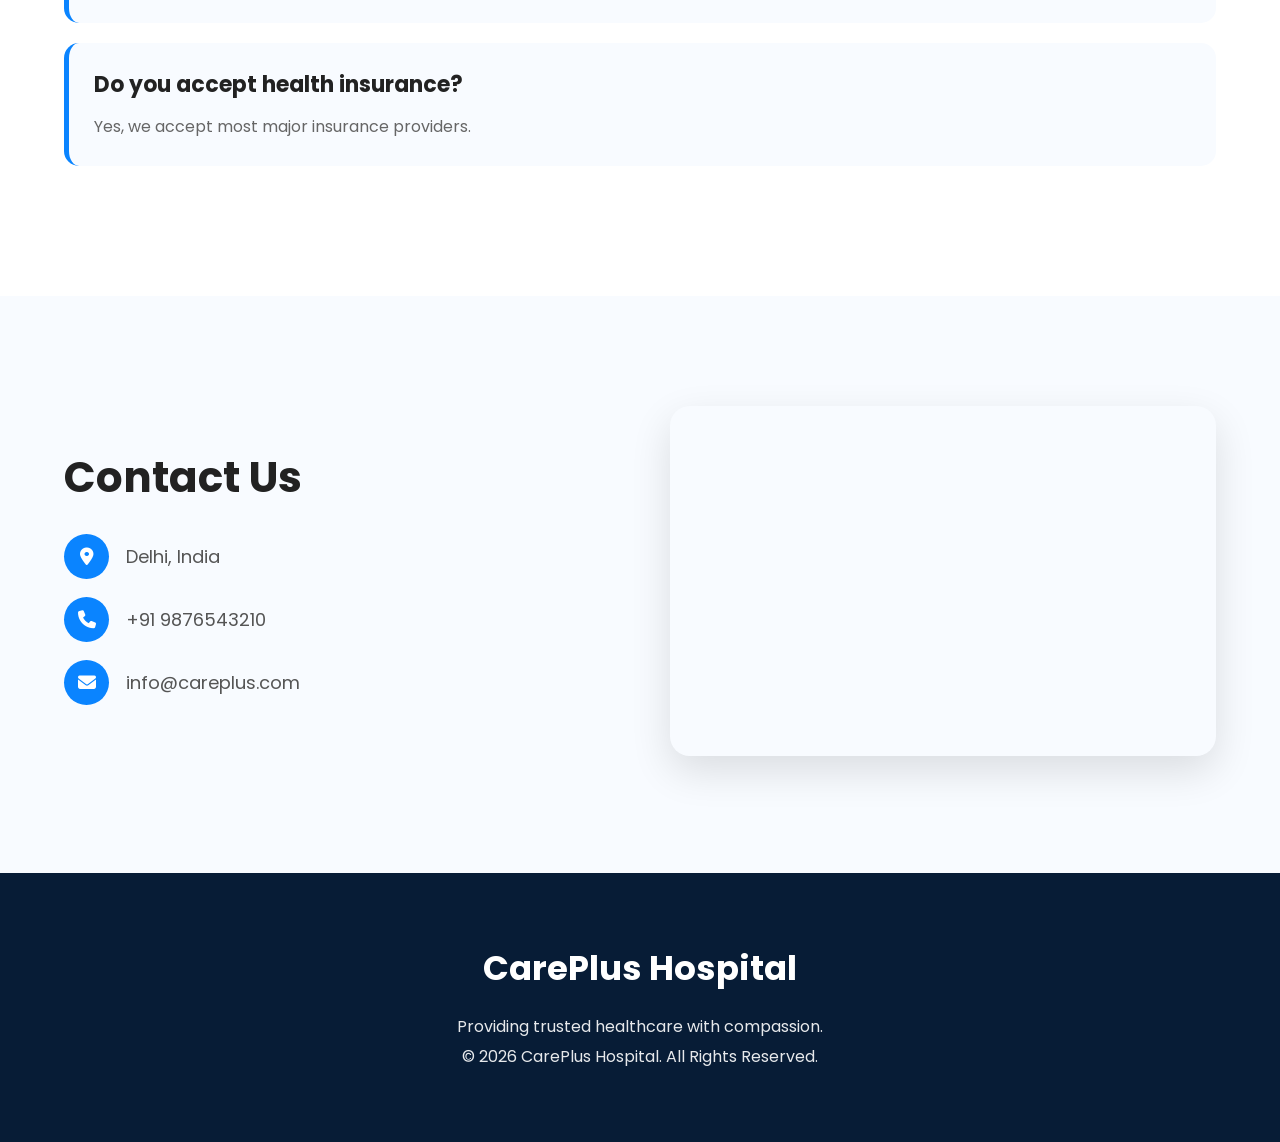
==== commit f04f5a5e: "Update index.html" ====
--- a/index.html
+++ b/index.html
@@ -130,11 +130,6 @@
 
 </div>
 
-<div class="right">
-
-<img src="assets/hero.png" alt="CarePlus Hospital">
-
-</div>
 
 </div>
 
--- a/style.css
+++ b/style.css
@@ -1158,3 +1158,50 @@
 }
 
 }
+/* ==========================
+MOBILE MENU
+========================== */
+
+.menu-toggle{
+display:none;
+font-size:28px;
+cursor:pointer;
+color:#0A84FF;
+}
+
+@media(max-width:991px){
+
+.menu-toggle{
+display:block;
+}
+
+nav{
+
+position:absolute;
+top:100%;
+left:0;
+width:100%;
+background:#fff;
+flex-direction:column;
+align-items:center;
+padding:20px 0;
+box-shadow:0 10px 25px rgba(0,0,0,.08);
+
+display:none;
+
+}
+
+nav.active{
+
+display:flex;
+
+}
+
+.admin-btn,
+.btn{
+
+display:none;
+
+}
+
+}
